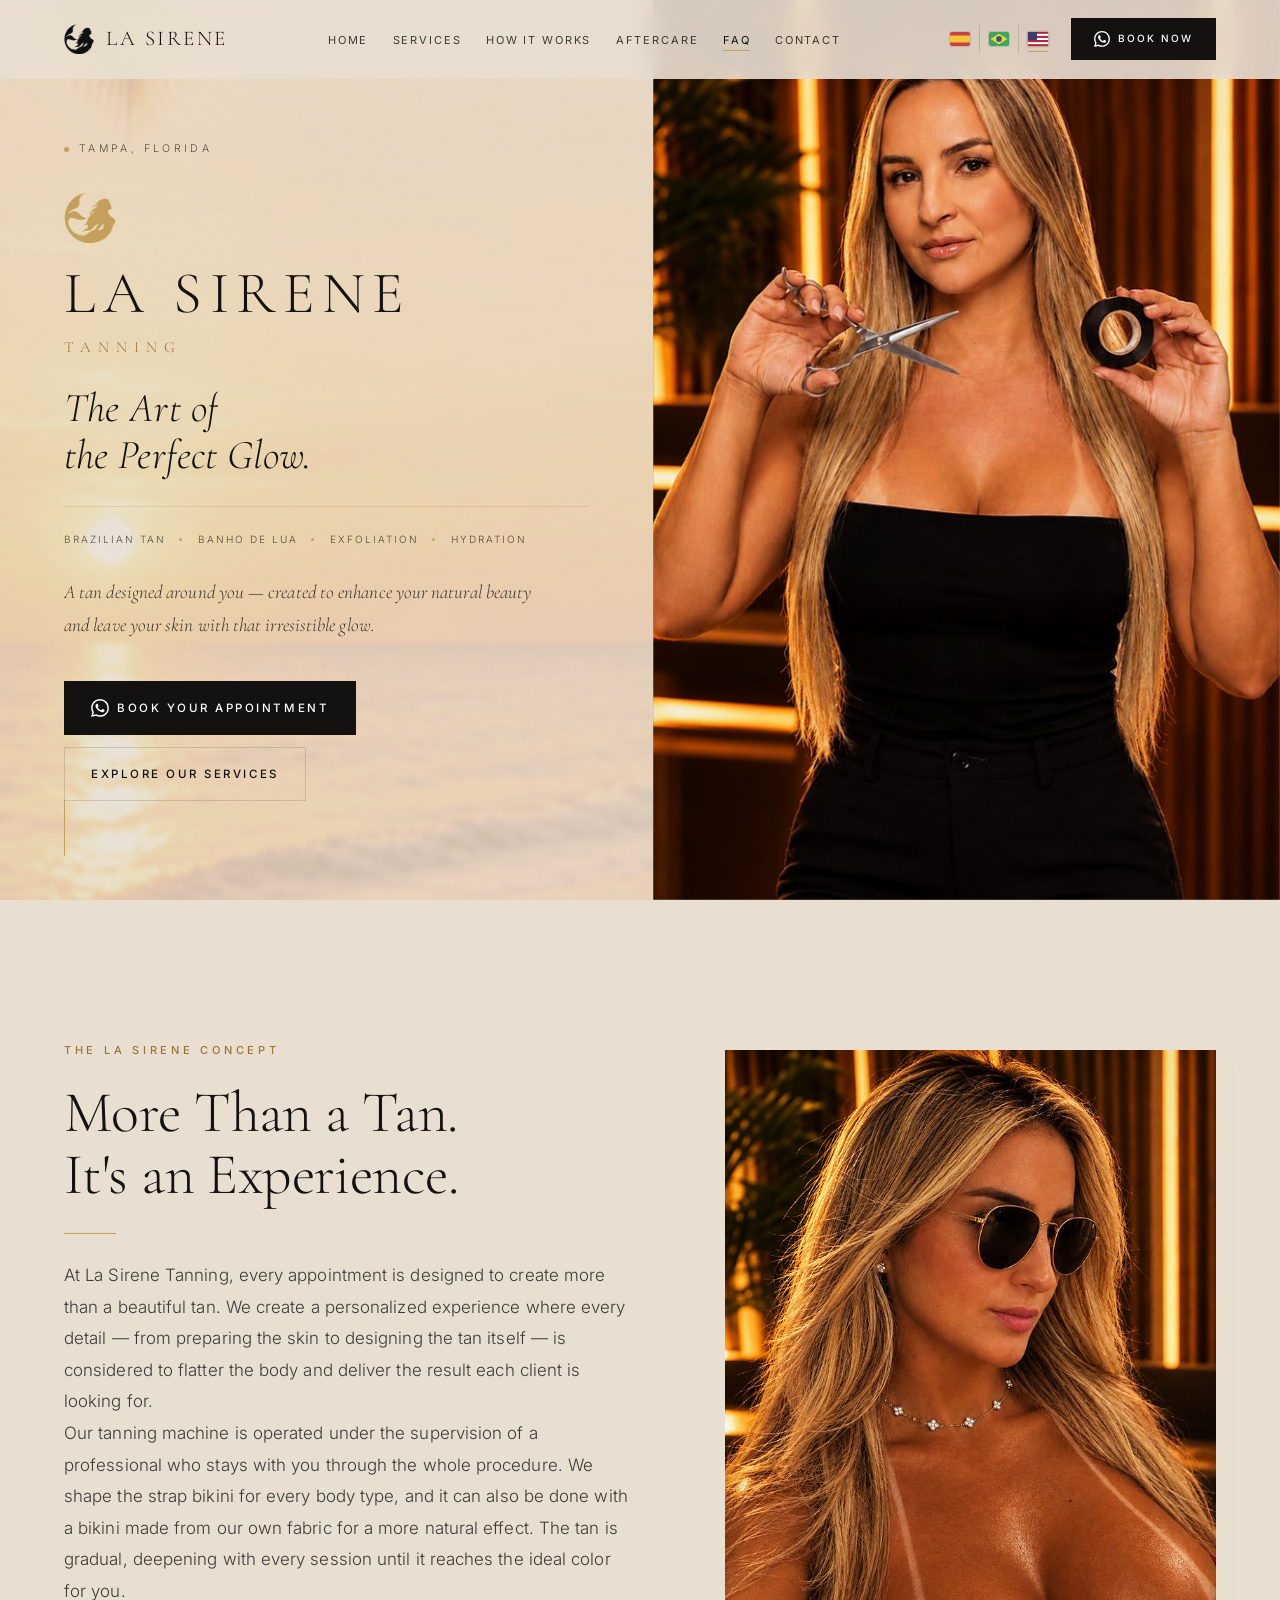
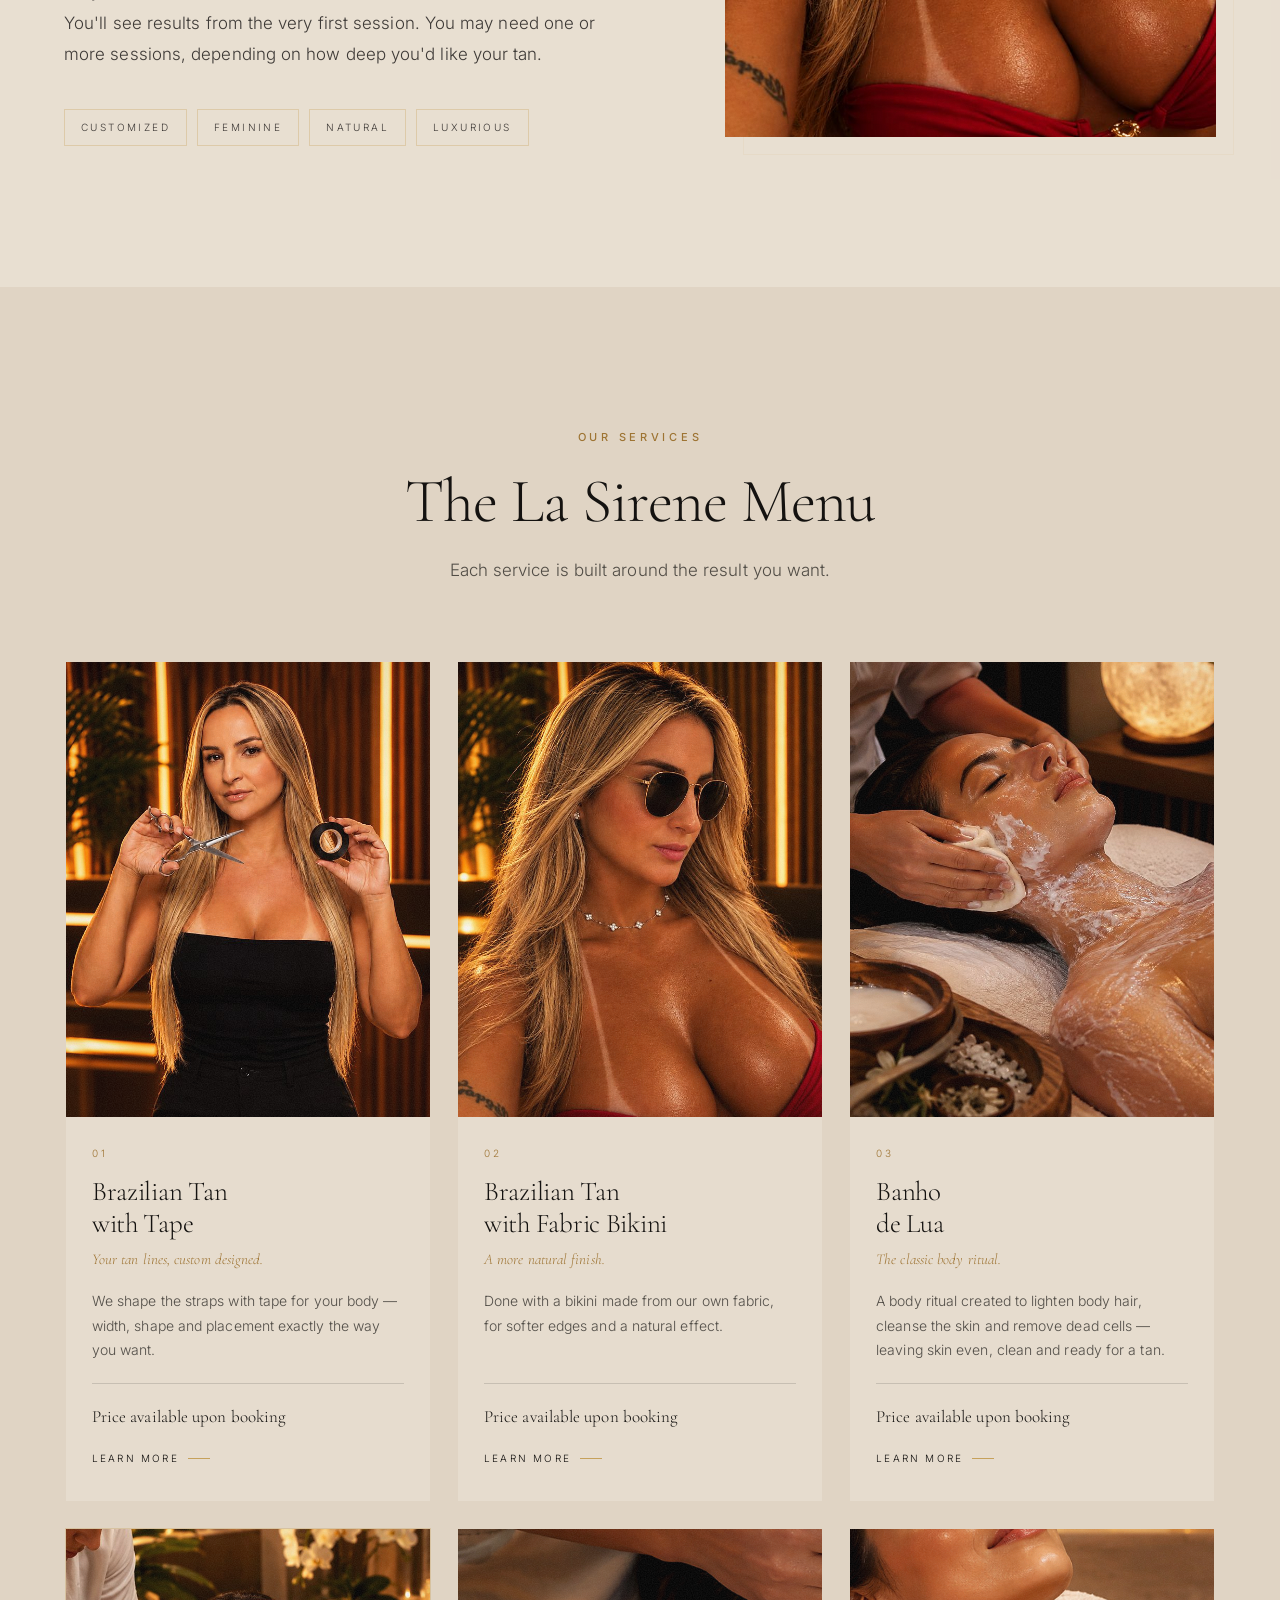
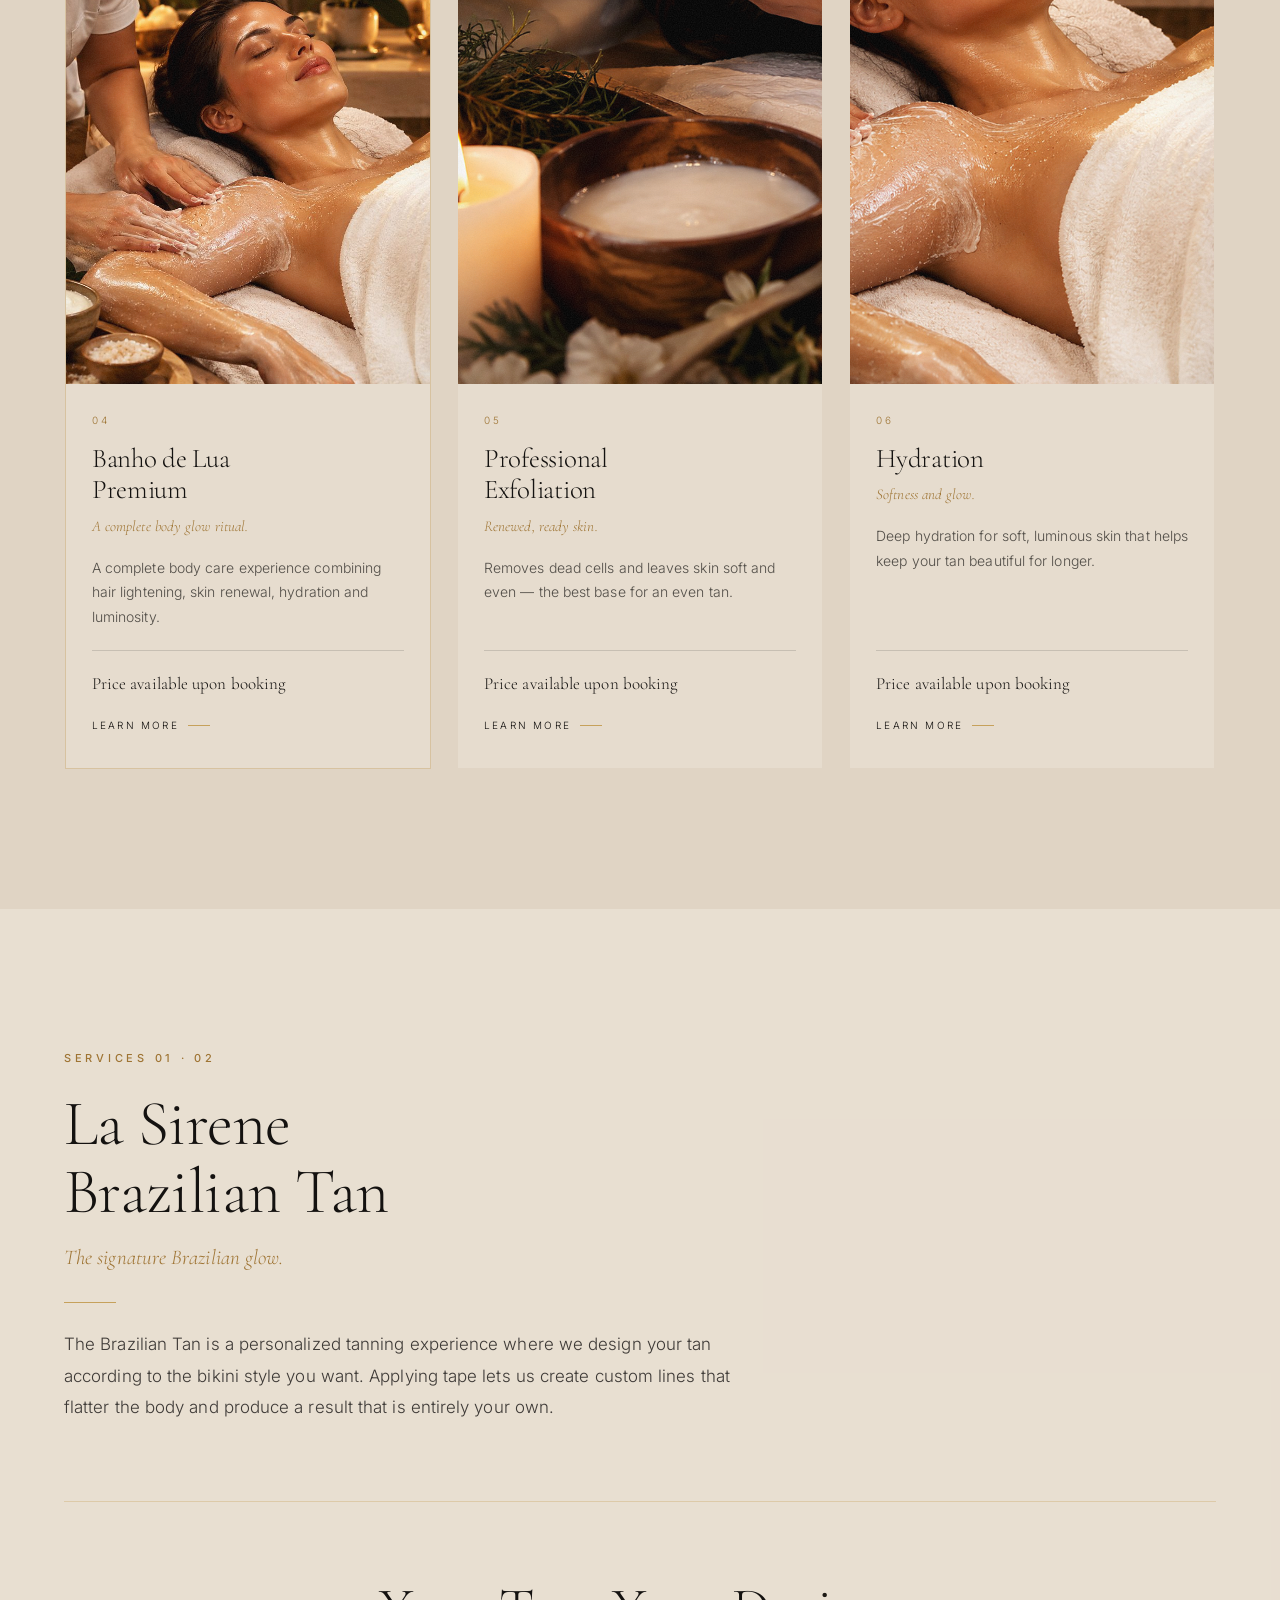
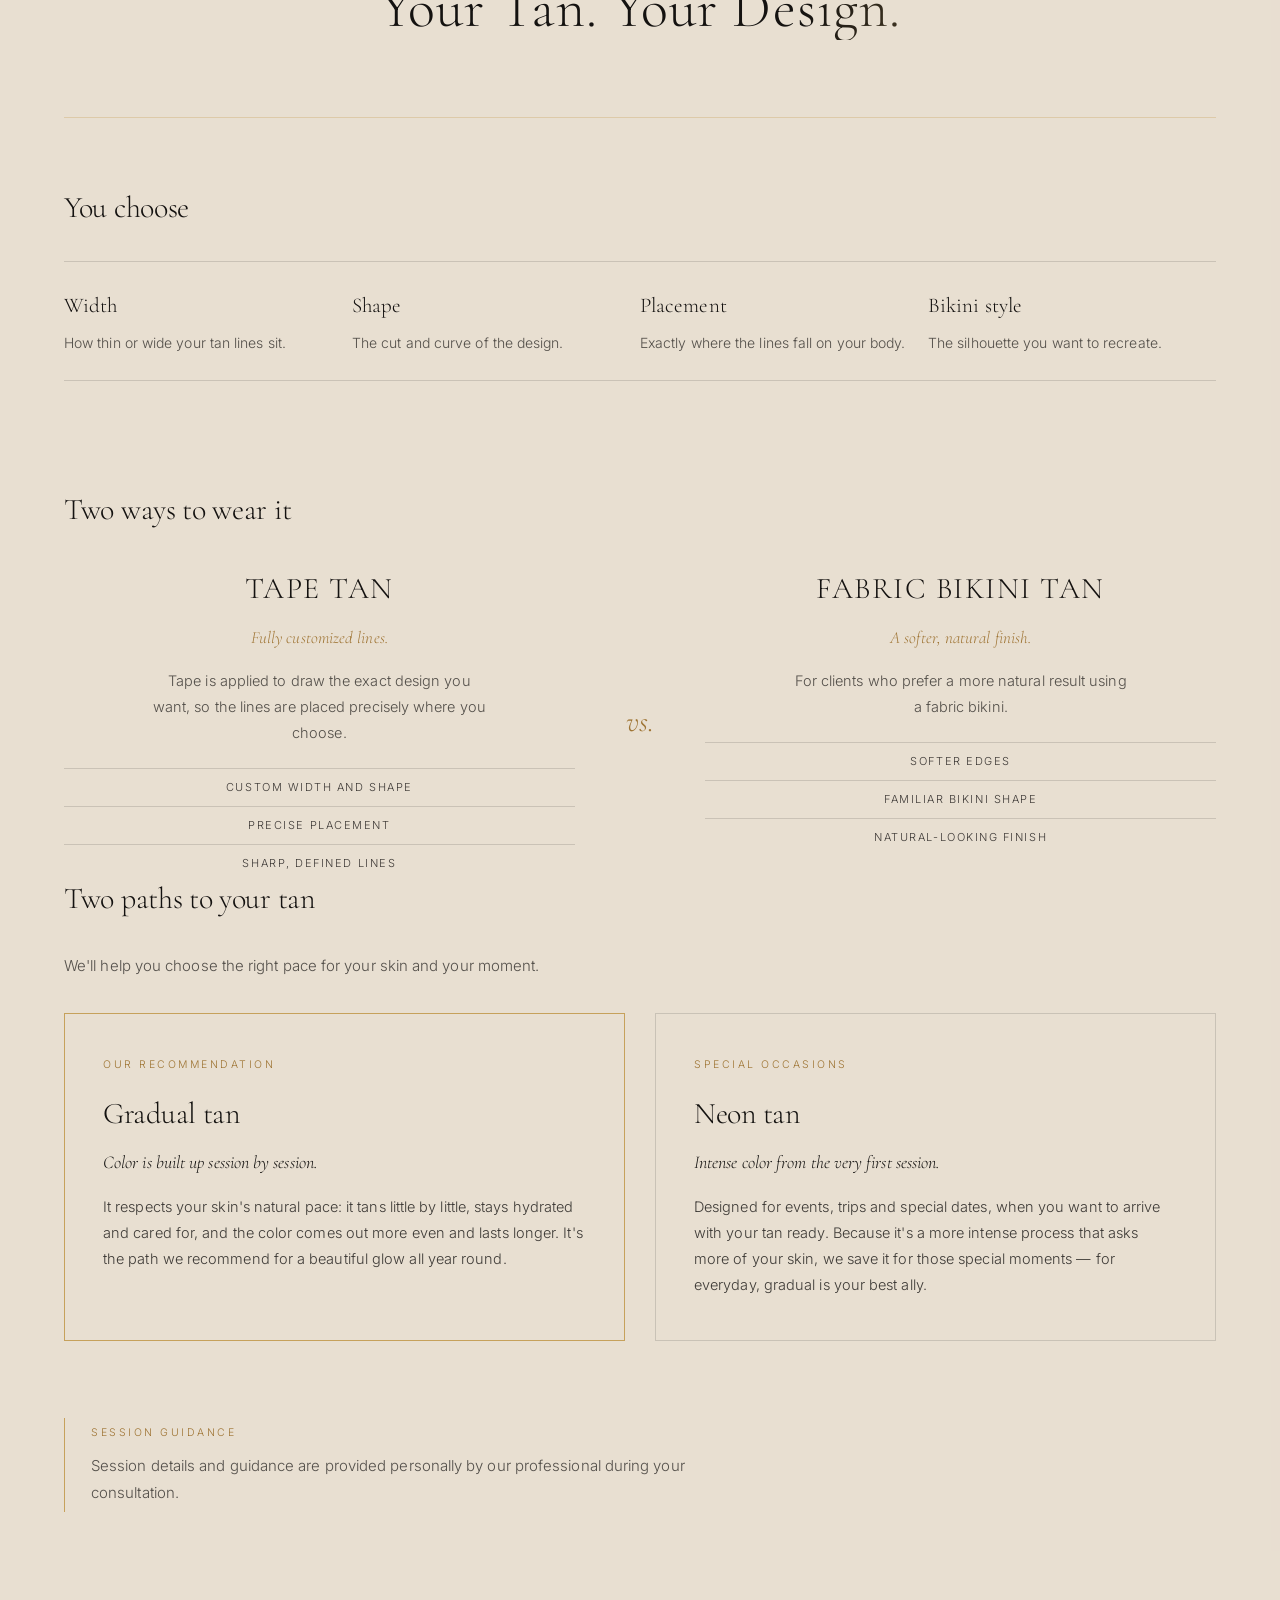
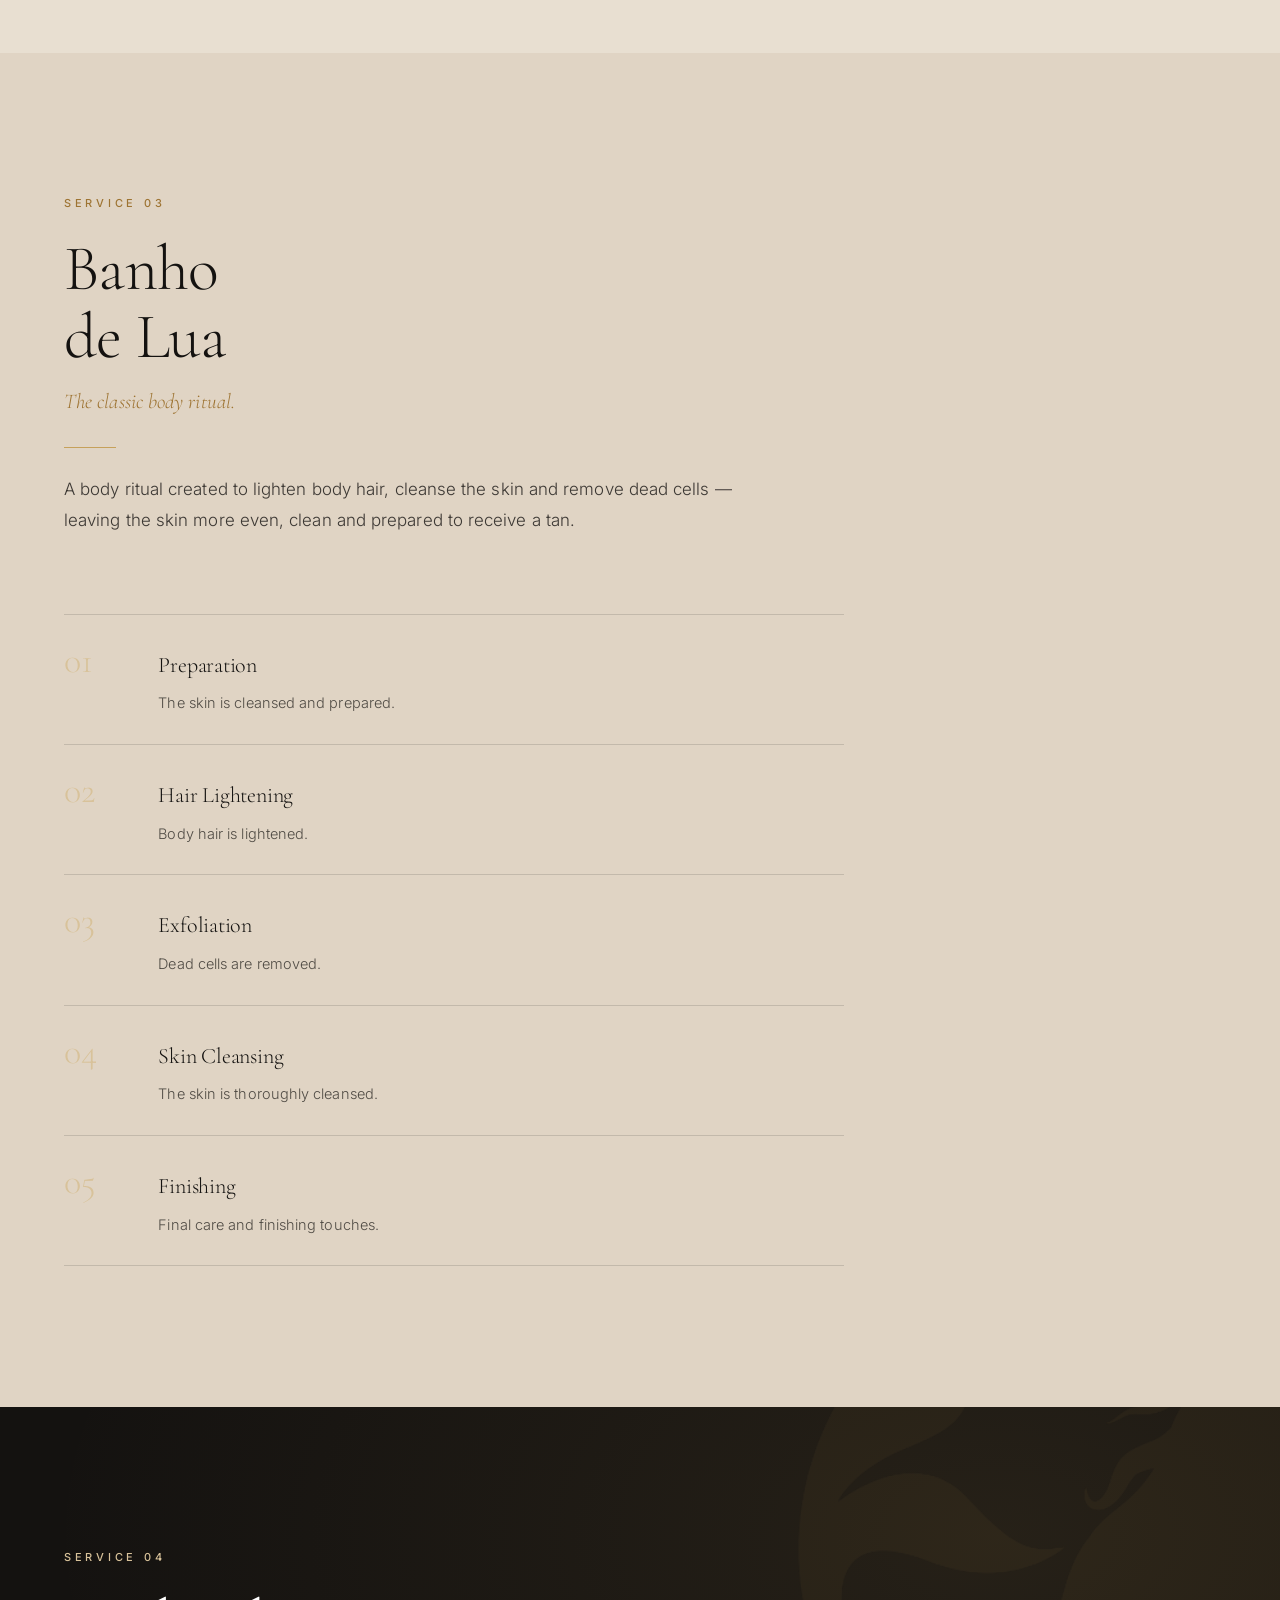
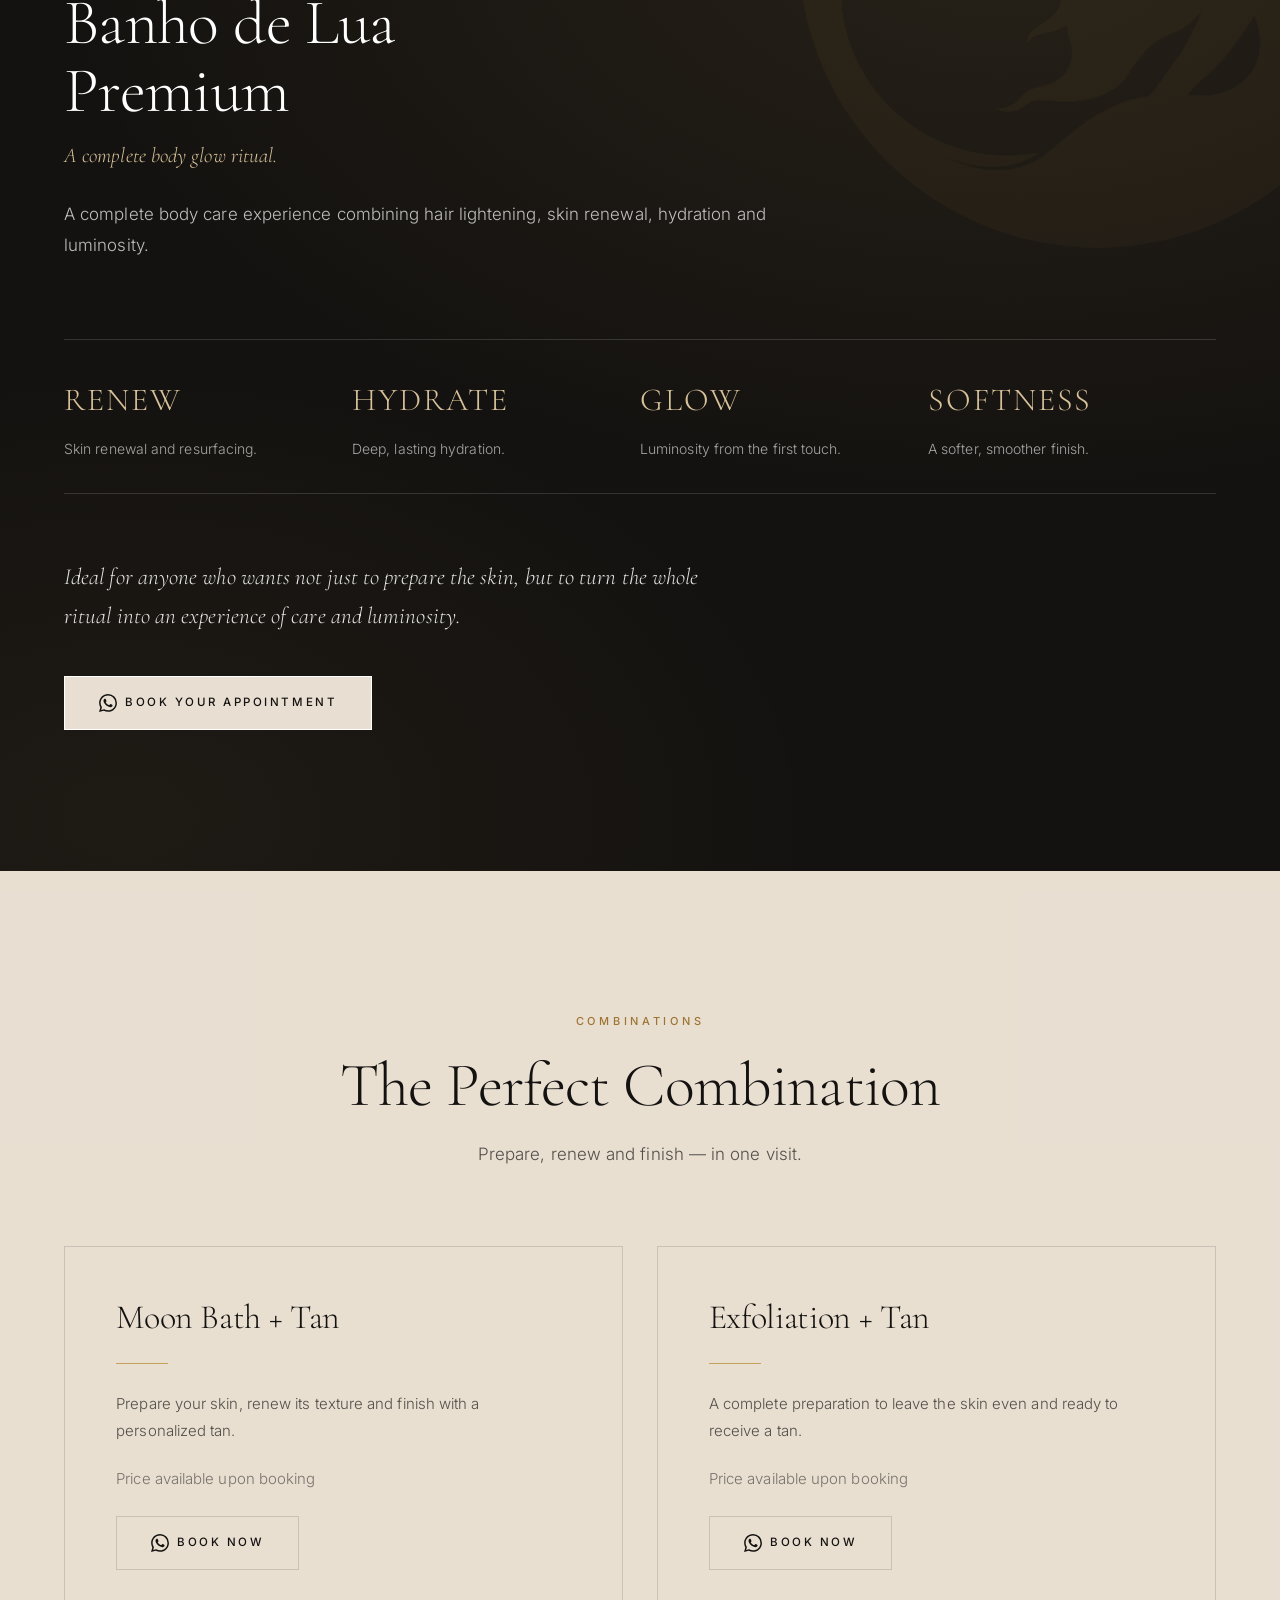
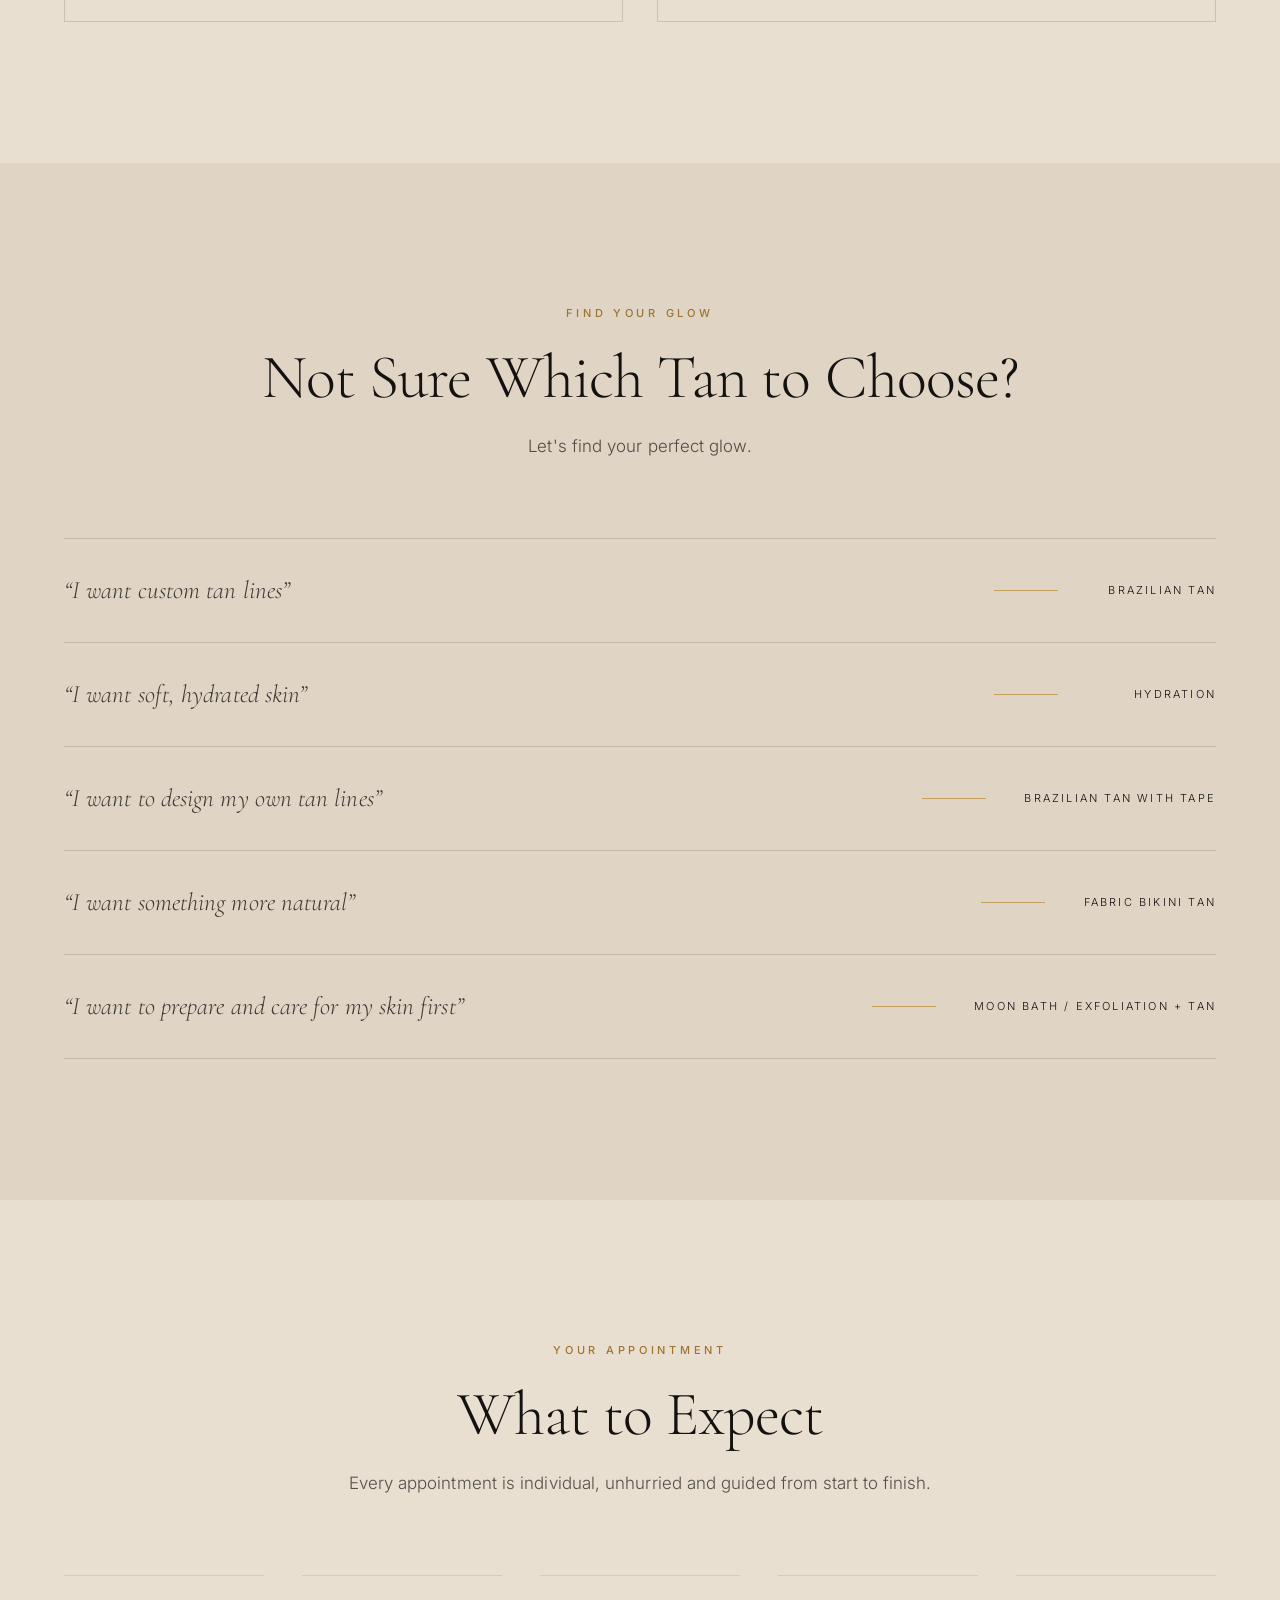
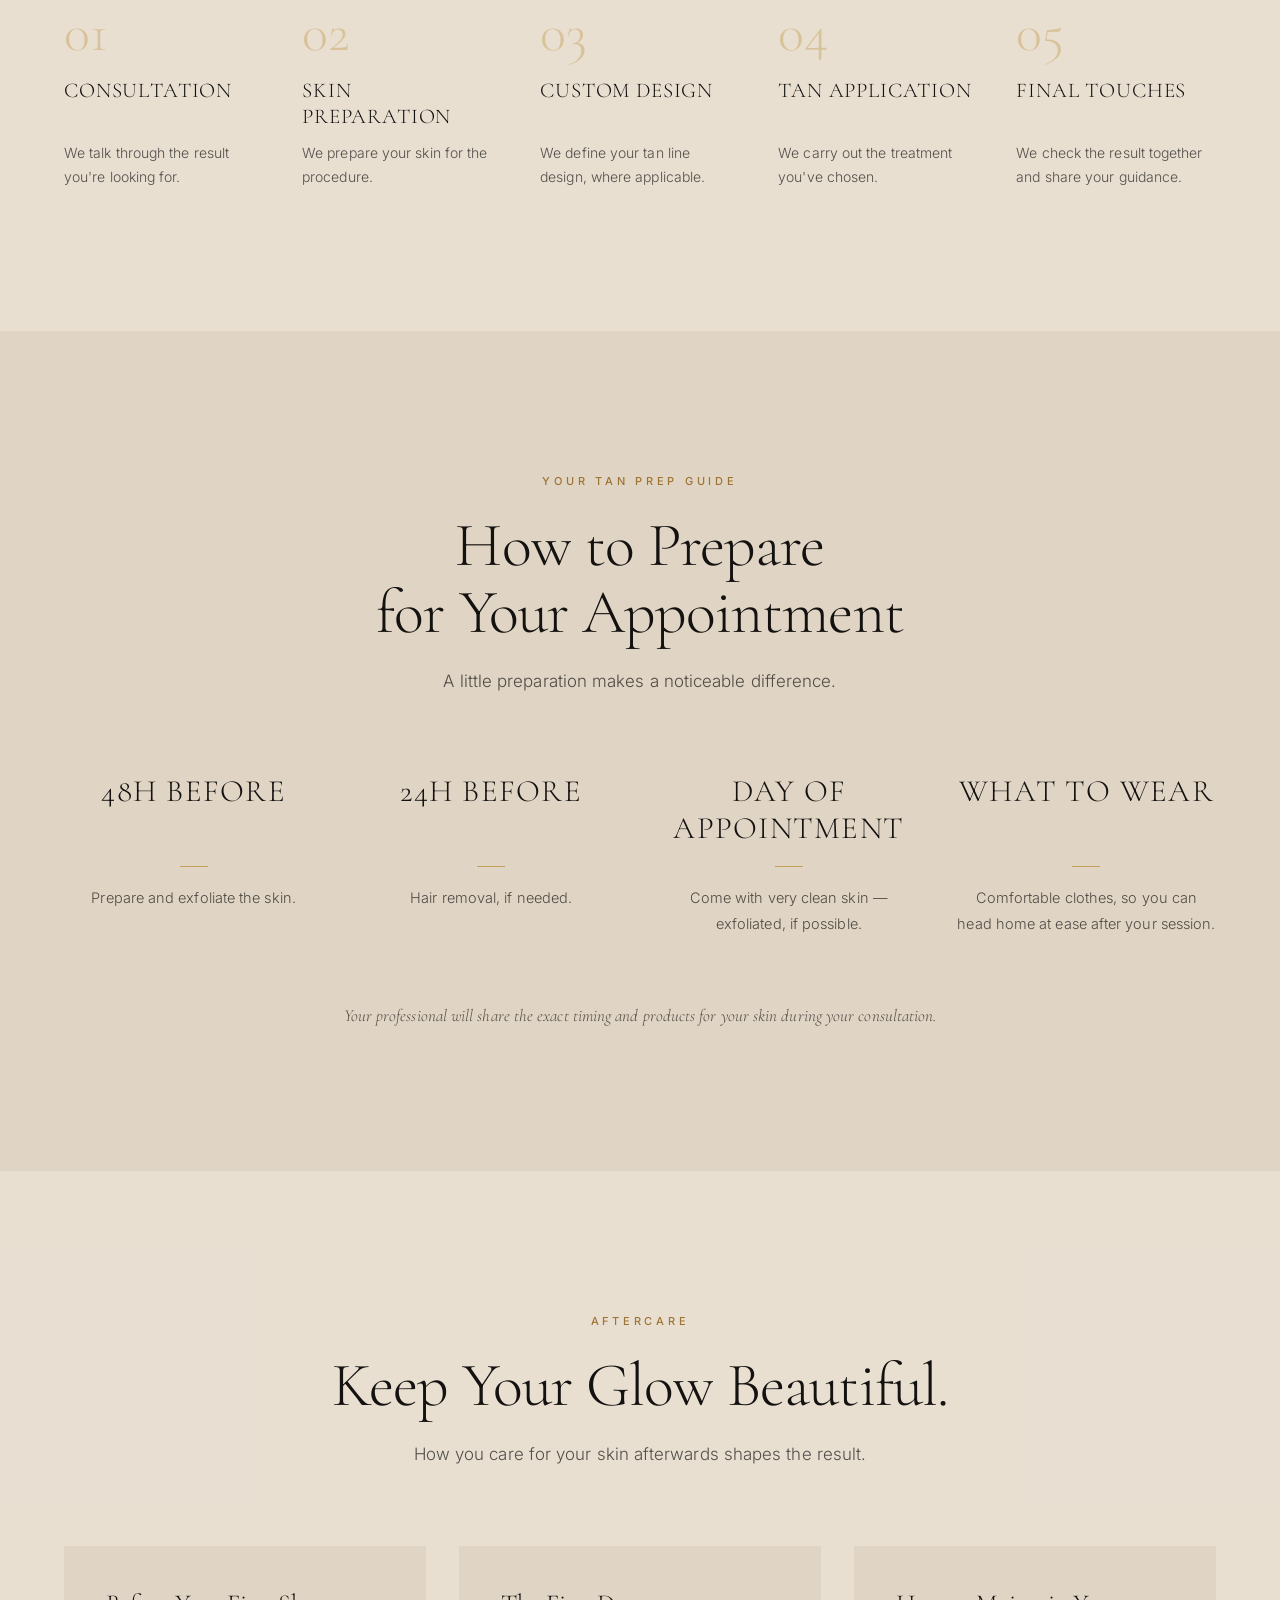
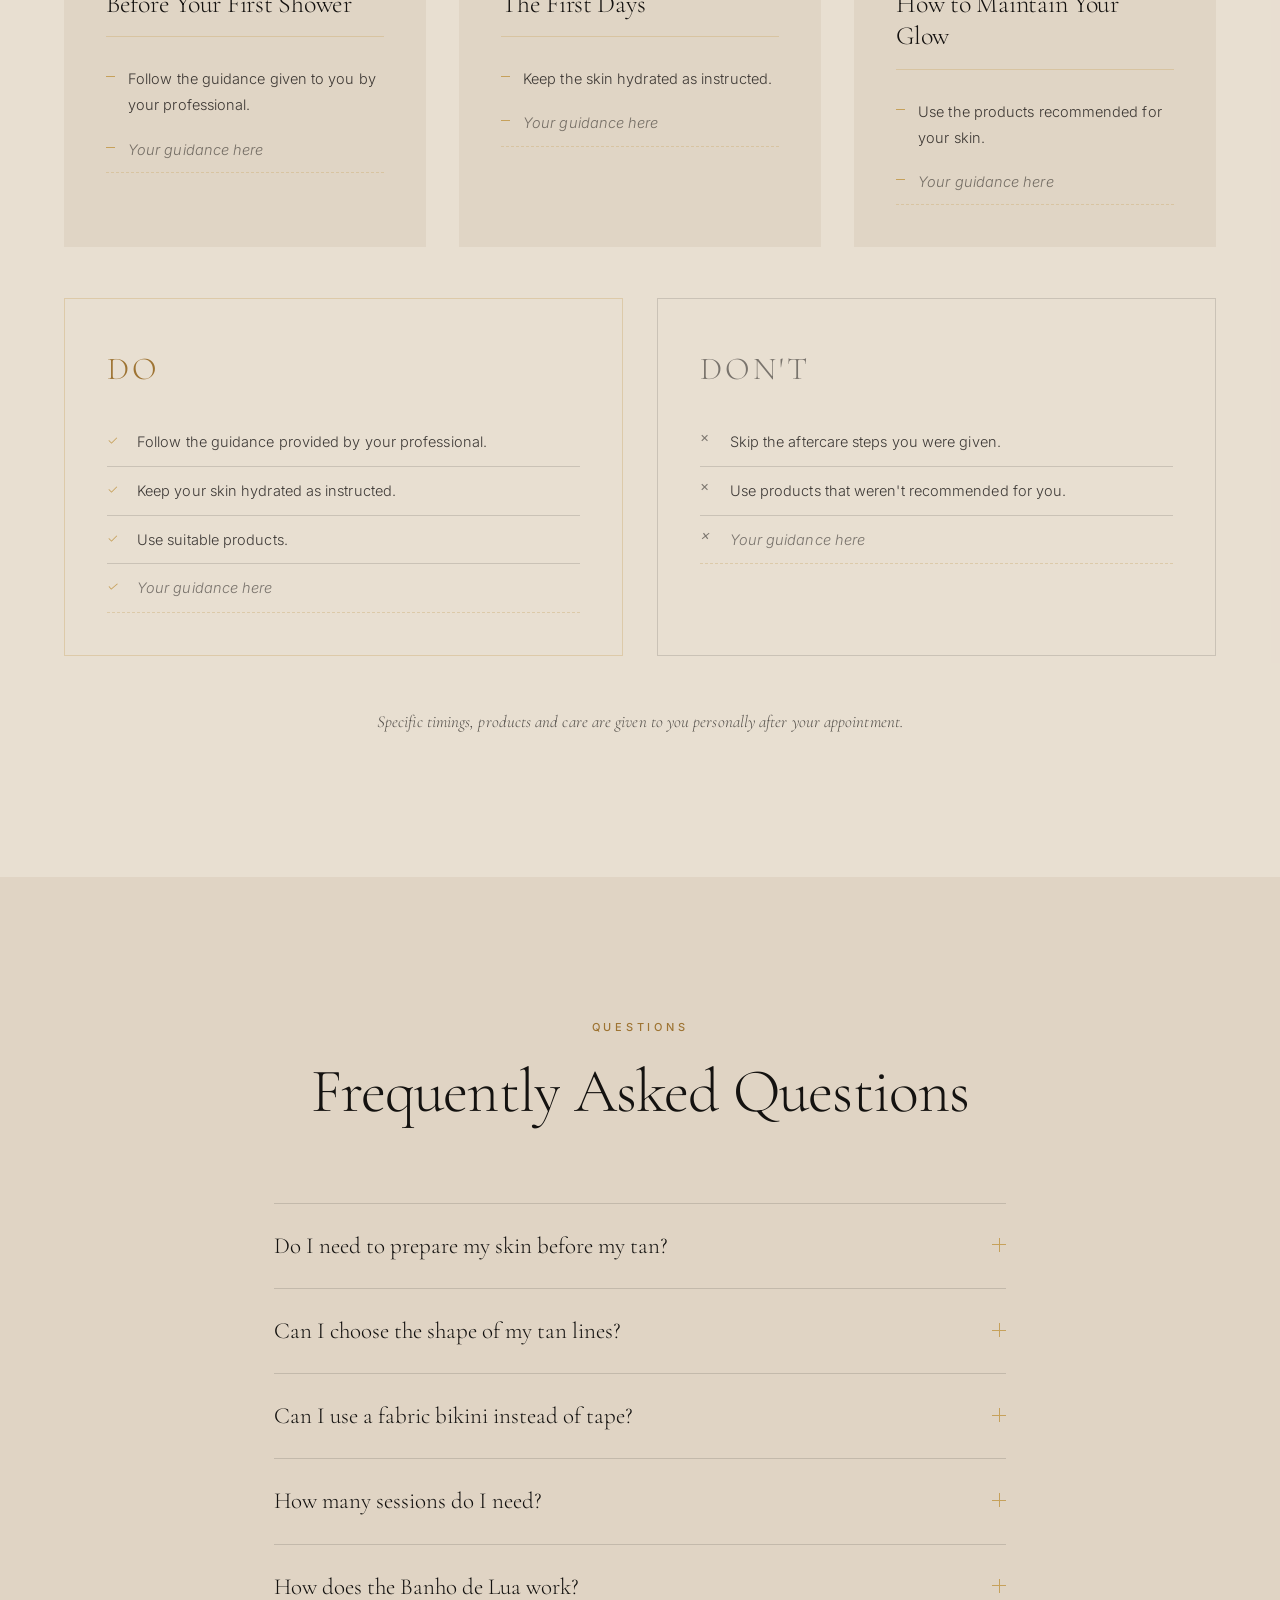
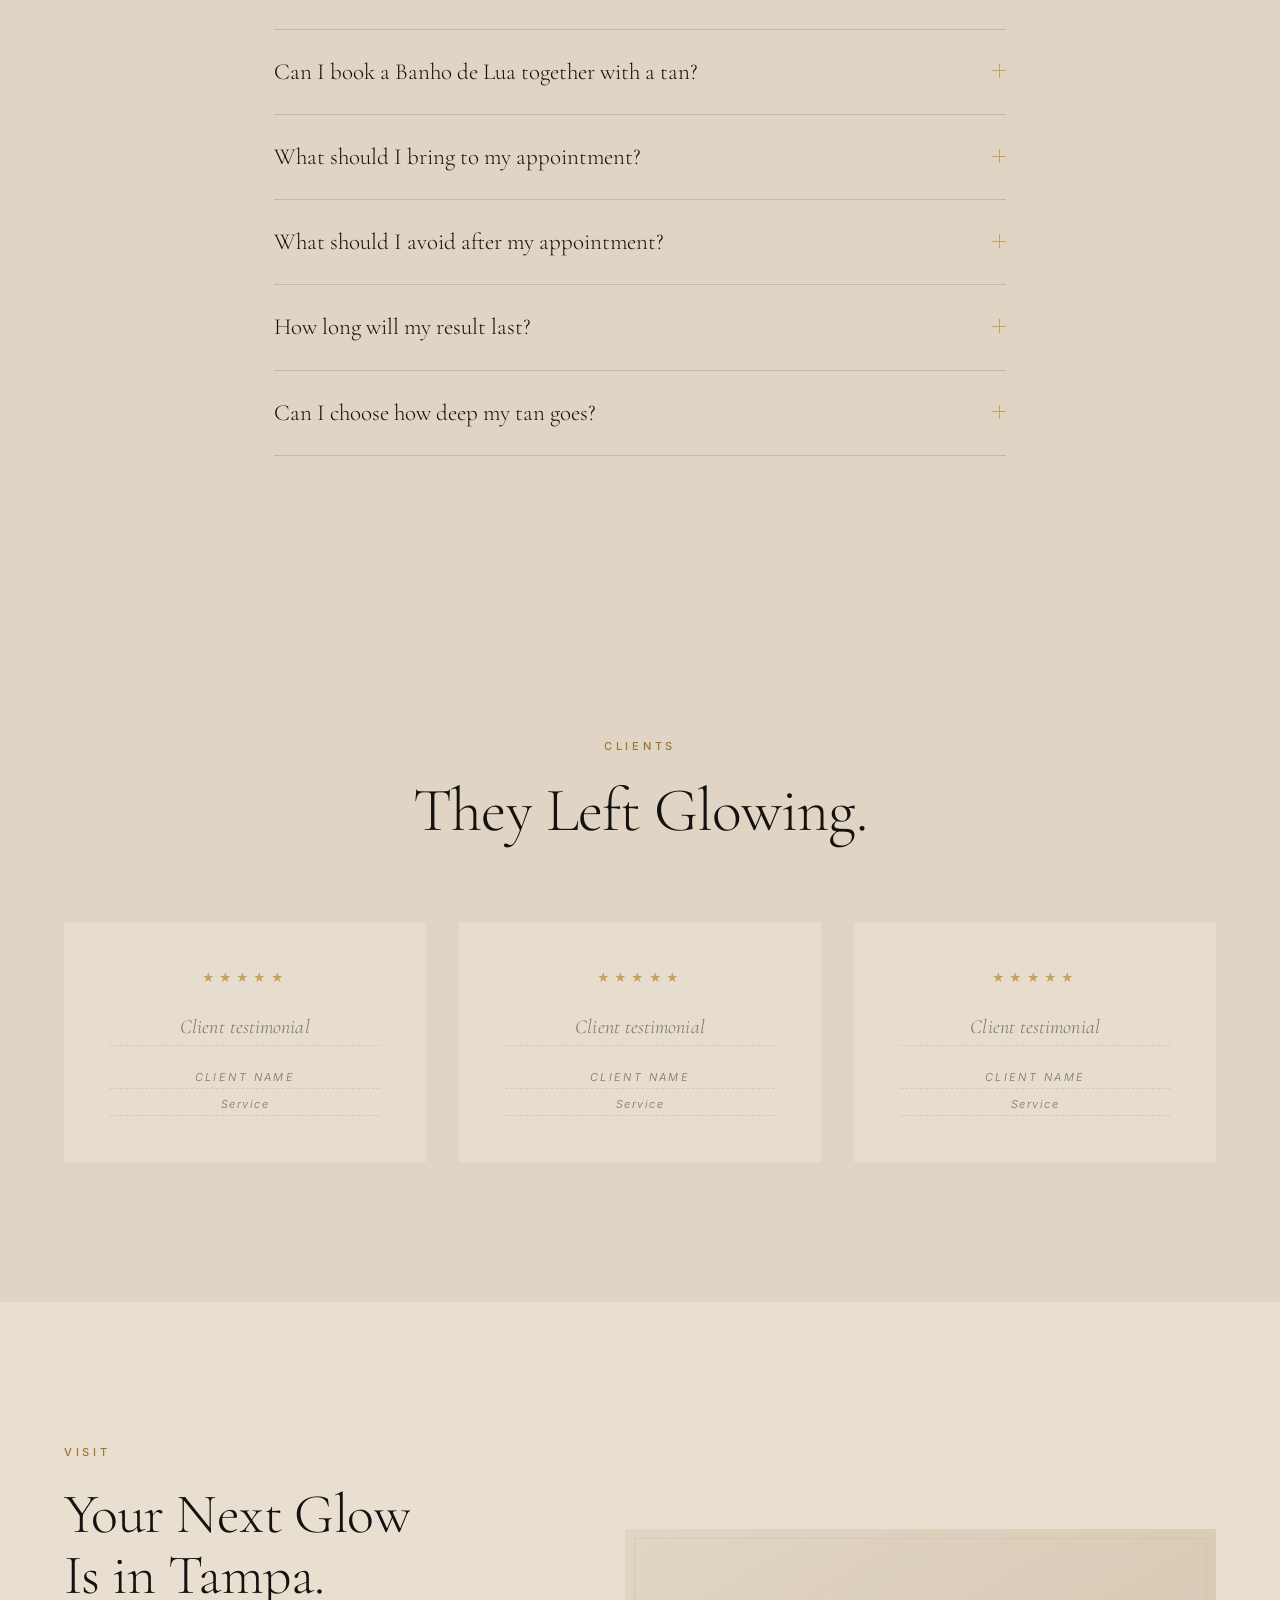
==== en/index.html @ 51d82dfa "La Sirene Tanning — site institucional (ES · PT · EN) Estático gerado por tools/build.py a partir de" ====
<!DOCTYPE html>
<html lang="en-US">
<head>
<meta charset="utf-8">
<meta name="viewport" content="width=device-width, initial-scale=1, viewport-fit=cover">
<title>La Sirene Tanning | Brazilian Tan &amp; Banho de Lua in Tampa, FL</title>
<meta name="description" content="Luxury Brazilian tanning studio in Tampa, Florida. Custom Brazilian tan with tape or a fabric bikini, Banho de Lua, professional exfoliation and hydration. Book your appointment at La Sirene Tanning.">
<meta name="keywords" content="Brazilian Tan Tampa, Brazilian Tanning Tampa FL, Tape Tan Tampa, Exfoliation Tampa, Brazilian Tan near Tampa, Body Glow Tampa, Moon Bath Tampa, Luxury Tanning Tampa, Tanning Salon Tampa">
<meta name="robots" content="noindex, nofollow">
<link rel="canonical" href="https://la-sirene-tanning.vercel.app/en/">
<link rel="alternate" hreflang="es" href="https://la-sirene-tanning.vercel.app/">
<link rel="alternate" hreflang="pt-BR" href="https://la-sirene-tanning.vercel.app/pt/">
<link rel="alternate" hreflang="en-US" href="https://la-sirene-tanning.vercel.app/en/">
<link rel="alternate" hreflang="x-default" href="https://la-sirene-tanning.vercel.app/">
<meta property="og:type" content="website">
<meta property="og:title" content="La Sirene Tanning | Brazilian Tan &amp; Banho de Lua in Tampa, FL">
<meta property="og:description" content="Luxury Brazilian tanning studio in Tampa, Florida. Custom Brazilian tan with tape or a fabric bikini, Banho de Lua, professional exfoliation and hydration. Book your appointment at La Sirene Tanning.">
<meta property="og:locale" content="en_US">
<meta name="theme-color" content="#E8DFD2">
<link rel="icon" href="/assets/logo/lasirene-mark-black.png?v=1c8ee7c1">
<link rel="apple-touch-icon" href="/assets/logo/lasirene-mark-black.png?v=1c8ee7c1">
<link rel="preconnect" href="https://fonts.googleapis.com">
<link rel="preconnect" href="https://fonts.gstatic.com" crossorigin>
<link href="https://fonts.googleapis.com/css2?family=Cormorant+Garamond:ital,wght@0,300;0,400;0,500;0,600;1,300;1,400&family=Inter:wght@300;400;500;600&display=swap" rel="stylesheet">
<link rel="stylesheet" href="/assets/css/style.css?v=396464e6">
<noscript><style>
[data-reveal]{opacity:1!important;transform:none!important}
[data-reveal] .media::after{display:none!important}
[data-reveal] .media img{transform:none!important}
.rule{transform:scaleX(1)!important}
.intro{display:none!important}
.hero__mark,.hero__eyebrow,.hero__services,.hero__quote,.hero__cta{
opacity:1!important;transform:none!important}
</style></noscript>
<script type="application/ld+json">{"@context": "https://schema.org", "@type": "BeautySalon", "name": "La Sirene Tanning", "description": "Luxury Brazilian tanning studio in Tampa, Florida. Custom Brazilian tan with tape or a fabric bikini, Banho de Lua, professional exfoliation and hydration. Book your appointment at La Sirene Tanning.", "address": {"@type": "PostalAddress", "addressLocality": "Tampa", "addressRegion": "FL", "addressCountry": "US"}, "areaServed": "Tampa, Florida", "sameAs": ["https://www.instagram.com/lasirene_tampa"], "url": "https://la-sirene-tanning.vercel.app", "makesOffer": [{"@type": "Offer", "itemOffered": {"@type": "Service", "name": "Brazilian Tan with Tape"}}, {"@type": "Offer", "itemOffered": {"@type": "Service", "name": "Brazilian Tan with Fabric Bikini"}}, {"@type": "Offer", "itemOffered": {"@type": "Service", "name": "Banho de Lua"}}, {"@type": "Offer", "itemOffered": {"@type": "Service", "name": "Banho de Lua Premium"}}, {"@type": "Offer", "itemOffered": {"@type": "Service", "name": "Professional Exfoliation"}}, {"@type": "Offer", "itemOffered": {"@type": "Service", "name": "Hydration"}}]}</script>
</head>
<body id="top">
<div class="intro" aria-hidden="true">
  <div>
    <img src="/assets/logo/lasirene-mark-gold.png?v=dbdfcf7e" alt="" class="intro__mark">
    <p class="intro__word">La Sirene</p>
  </div>
</div>
<div class="grain" aria-hidden="true"></div>

<header class="nav" id="nav">
  <div class="nav__inner">
    <a class="nav__brand" href="#top" aria-label="La Sirene Tanning — home">
      <img src="/assets/logo/lasirene-mark-black.png?v=1c8ee7c1" alt="" class="nav__mark">
      <span class="nav__word">La Sirene</span>
    </a>
    <nav class="nav__links" aria-label="Main navigation">
      <ul><li><a href="#top" data-nav>Home</a></li><li><a href="#services" data-nav>Services</a></li><li><a href="#how-it-works" data-nav>How It Works</a></li><li><a href="#aftercare" data-nav>Aftercare</a></li><li><a href="#faq" data-nav>FAQ</a></li><li><a href="#contact" data-nav>Contact</a></li></ul>
    </nav>
    <div class="nav__actions">
      <div class="lang" role="group" aria-label="Language"><a href="/" hreflang="es" lang="es" title="Español"><svg class="flag" viewBox="0 0 20 14" width="20" height="14" aria-hidden="true" focusable="false"><rect width="20" height="14" fill="#C60B1E"/><rect y="3.5" width="20" height="7" fill="#FFC400"/></svg><span>ES</span></a><a href="/pt/" hreflang="pt-BR" lang="pt-BR" title="Português"><svg class="flag" viewBox="0 0 20 14" width="20" height="14" aria-hidden="true" focusable="false"><rect width="20" height="14" fill="#009B3A"/><path d="M10 1.7 18.3 7 10 12.3 1.7 7Z" fill="#FEDF00"/><circle cx="10" cy="7" r="2.9" fill="#002776"/></svg><span>PT</span></a><a href="/en/" hreflang="en-US" aria-current="true" lang="en-US" title="English"><svg class="flag" viewBox="0 0 20 14" width="20" height="14" aria-hidden="true" focusable="false"><rect width="20" height="14" fill="#FFFFFF"/><g fill="#B22234"><rect width="20" height="2"/><rect y="4" width="20" height="2"/><rect y="8" width="20" height="2"/><rect y="12" width="20" height="2"/></g><rect width="9" height="8" fill="#3C3B6E"/></svg><span>EN</span></a></div>
      <a class="btn btn--nav" href="https://wa.me/18136797327?text=Hi%21%20I%27d%20like%20to%20book%20an%20appointment%20at%20La%20Sirene%20Tanning." target="_blank" rel="noopener"><svg class="btn__zap" viewBox="0 0 24 24" width="18" height="18" aria-hidden="true" focusable="false"><path fill="currentColor" d="M17.472 14.382c-.297-.149-1.758-.867-2.03-.967-.273-.099-.471-.148-.67.15-.197.297-.767.966-.94 1.164-.173.199-.347.223-.644.075-.297-.15-1.255-.463-2.39-1.475-.883-.788-1.48-1.761-1.653-2.059-.173-.297-.018-.458.13-.606.134-.133.298-.347.446-.52.149-.174.198-.298.298-.497.099-.198.05-.371-.025-.52-.075-.149-.669-1.612-.916-2.207-.242-.579-.487-.5-.669-.51a12.8 12.8 0 0 0-.57-.01c-.198 0-.52.074-.792.372-.272.297-1.04 1.016-1.04 2.479 0 1.462 1.065 2.875 1.213 3.074.149.198 2.096 3.2 5.077 4.487.709.306 1.262.489 1.694.625.712.227 1.36.195 1.872.118.571-.085 1.758-.719 2.006-1.413.248-.694.248-1.289.173-1.413-.074-.124-.272-.198-.57-.347m-5.421 7.403h-.004a9.87 9.87 0 0 1-5.031-1.378l-.361-.214-3.741.982.998-3.648-.235-.374a9.86 9.86 0 0 1-1.51-5.26c.001-5.45 4.436-9.884 9.888-9.884 2.64 0 5.122 1.03 6.988 2.898a9.825 9.825 0 0 1 2.893 6.994c-.003 5.45-4.437 9.884-9.885 9.884m8.413-18.297A11.815 11.815 0 0 0 12.05 0C5.495 0 .16 5.335.157 11.892c0 2.096.547 4.142 1.588 5.945L.057 24l6.305-1.654a11.882 11.882 0 0 0 5.683 1.448h.005c6.554 0 11.89-5.335 11.893-11.893a11.821 11.821 0 0 0-3.48-8.413Z"/></svg><span>Book Now</span></a>
      <button class="nav__toggle" id="navToggle" aria-label="Open menu" aria-expanded="false" aria-controls="mobileMenu">
        <span></span><span></span>
      </button>
    </div>
  </div>
</header>

<div class="menu" id="mobileMenu" aria-hidden="true">
  <div class="menu__inner">
    <img src="/assets/logo/lasirene-mark-gold.png?v=dbdfcf7e" alt="" class="menu__mark">
    <nav aria-label="Main navigation"><ul><li><a href="#top" data-nav>Home</a></li><li><a href="#services" data-nav>Services</a></li><li><a href="#how-it-works" data-nav>How It Works</a></li><li><a href="#aftercare" data-nav>Aftercare</a></li><li><a href="#faq" data-nav>FAQ</a></li><li><a href="#contact" data-nav>Contact</a></li></ul></nav>
    <div class="menu__foot">
      <div class="lang lang--menu" role="group" aria-label="Language"><a href="/" hreflang="es" lang="es" title="Español"><svg class="flag" viewBox="0 0 20 14" width="20" height="14" aria-hidden="true" focusable="false"><rect width="20" height="14" fill="#C60B1E"/><rect y="3.5" width="20" height="7" fill="#FFC400"/></svg><span>ES</span></a><a href="/pt/" hreflang="pt-BR" lang="pt-BR" title="Português"><svg class="flag" viewBox="0 0 20 14" width="20" height="14" aria-hidden="true" focusable="false"><rect width="20" height="14" fill="#009B3A"/><path d="M10 1.7 18.3 7 10 12.3 1.7 7Z" fill="#FEDF00"/><circle cx="10" cy="7" r="2.9" fill="#002776"/></svg><span>PT</span></a><a href="/en/" hreflang="en-US" aria-current="true" lang="en-US" title="English"><svg class="flag" viewBox="0 0 20 14" width="20" height="14" aria-hidden="true" focusable="false"><rect width="20" height="14" fill="#FFFFFF"/><g fill="#B22234"><rect width="20" height="2"/><rect y="4" width="20" height="2"/><rect y="8" width="20" height="2"/><rect y="12" width="20" height="2"/></g><rect width="9" height="8" fill="#3C3B6E"/></svg><span>EN</span></a></div>
      <a class="btn btn--primary" href="https://wa.me/18136797327?text=Hi%21%20I%27d%20like%20to%20book%20an%20appointment%20at%20La%20Sirene%20Tanning." target="_blank" rel="noopener"><svg class="btn__zap" viewBox="0 0 24 24" width="18" height="18" aria-hidden="true" focusable="false"><path fill="currentColor" d="M17.472 14.382c-.297-.149-1.758-.867-2.03-.967-.273-.099-.471-.148-.67.15-.197.297-.767.966-.94 1.164-.173.199-.347.223-.644.075-.297-.15-1.255-.463-2.39-1.475-.883-.788-1.48-1.761-1.653-2.059-.173-.297-.018-.458.13-.606.134-.133.298-.347.446-.52.149-.174.198-.298.298-.497.099-.198.05-.371-.025-.52-.075-.149-.669-1.612-.916-2.207-.242-.579-.487-.5-.669-.51a12.8 12.8 0 0 0-.57-.01c-.198 0-.52.074-.792.372-.272.297-1.04 1.016-1.04 2.479 0 1.462 1.065 2.875 1.213 3.074.149.198 2.096 3.2 5.077 4.487.709.306 1.262.489 1.694.625.712.227 1.36.195 1.872.118.571-.085 1.758-.719 2.006-1.413.248-.694.248-1.289.173-1.413-.074-.124-.272-.198-.57-.347m-5.421 7.403h-.004a9.87 9.87 0 0 1-5.031-1.378l-.361-.214-3.741.982.998-3.648-.235-.374a9.86 9.86 0 0 1-1.51-5.26c.001-5.45 4.436-9.884 9.888-9.884 2.64 0 5.122 1.03 6.988 2.898a9.825 9.825 0 0 1 2.893 6.994c-.003 5.45-4.437 9.884-9.885 9.884m8.413-18.297A11.815 11.815 0 0 0 12.05 0C5.495 0 .16 5.335.157 11.892c0 2.096.547 4.142 1.588 5.945L.057 24l6.305-1.654a11.882 11.882 0 0 0 5.683 1.448h.005c6.554 0 11.89-5.335 11.893-11.893a11.821 11.821 0 0 0-3.48-8.413Z"/></svg><span>Book Your Appointment</span></a>
      <a class="menu__ig" href="https://www.instagram.com/lasirene_tampa" target="_blank" rel="noopener">@lasirene_tampa</a>
    </div>
  </div>
</div>

<section class="hero" aria-label="La Sirene Tanning">
  <div class="hero__text">
    <div class="hero__inner">
      <p class="hero__eyebrow"><span class="dot" aria-hidden="true"></span>Tampa, Florida</p>
      <img src="/assets/logo/lasirene-mark-gold.png?v=dbdfcf7e" alt="" class="hero__mark">
      <h1 class="hero__brand">La Sirene<span class="hero__brandsub">Tanning</span></h1>
      <p class="hero__title">The Art of<br>the Perfect Glow.</p>
      <ul class="hero__services"><li>Brazilian Tan</li><li>Banho de Lua</li><li>Exfoliation</li><li>Hydration</li></ul>
      <p class="hero__quote">A tan designed around you — created to enhance your natural beauty and leave your skin with that irresistible glow.</p>
      <div class="hero__cta">
        <a class="btn btn--primary" href="https://wa.me/18136797327?text=Hi%21%20I%27d%20like%20to%20book%20an%20appointment%20at%20La%20Sirene%20Tanning." target="_blank" rel="noopener"><svg class="btn__zap" viewBox="0 0 24 24" width="18" height="18" aria-hidden="true" focusable="false"><path fill="currentColor" d="M17.472 14.382c-.297-.149-1.758-.867-2.03-.967-.273-.099-.471-.148-.67.15-.197.297-.767.966-.94 1.164-.173.199-.347.223-.644.075-.297-.15-1.255-.463-2.39-1.475-.883-.788-1.48-1.761-1.653-2.059-.173-.297-.018-.458.13-.606.134-.133.298-.347.446-.52.149-.174.198-.298.298-.497.099-.198.05-.371-.025-.52-.075-.149-.669-1.612-.916-2.207-.242-.579-.487-.5-.669-.51a12.8 12.8 0 0 0-.57-.01c-.198 0-.52.074-.792.372-.272.297-1.04 1.016-1.04 2.479 0 1.462 1.065 2.875 1.213 3.074.149.198 2.096 3.2 5.077 4.487.709.306 1.262.489 1.694.625.712.227 1.36.195 1.872.118.571-.085 1.758-.719 2.006-1.413.248-.694.248-1.289.173-1.413-.074-.124-.272-.198-.57-.347m-5.421 7.403h-.004a9.87 9.87 0 0 1-5.031-1.378l-.361-.214-3.741.982.998-3.648-.235-.374a9.86 9.86 0 0 1-1.51-5.26c.001-5.45 4.436-9.884 9.888-9.884 2.64 0 5.122 1.03 6.988 2.898a9.825 9.825 0 0 1 2.893 6.994c-.003 5.45-4.437 9.884-9.885 9.884m8.413-18.297A11.815 11.815 0 0 0 12.05 0C5.495 0 .16 5.335.157 11.892c0 2.096.547 4.142 1.588 5.945L.057 24l6.305-1.654a11.882 11.882 0 0 0 5.683 1.448h.005c6.554 0 11.89-5.335 11.893-11.893a11.821 11.821 0 0 0-3.48-8.413Z"/></svg><span>Book Your Appointment</span></a>
        <a class="btn btn--ghost" href="#services" ><span>Explore Our Services</span></a>
      </div>
    </div>
    <a class="hero__scroll" href="#concept" aria-label="Scroll to content"><span></span></a>
  </div>
  <div class="hero__figure hero__figure--slides" style="--hero-focus:26%;--hero-focus-mobile:22%"><img class="hero__slide is-on" src="/assets/img/hero-a.jpg?v=2e8ea324" srcset="/assets/img/hero-a-sm.jpg?v=46133ac1 700w, /assets/img/hero-a.jpg?v=2e8ea324 1028w" sizes="(max-width:980px) 100vw, 50vw" alt="" fetchpriority="high" decoding="async">
  <script>
  (function(){
    var box=document.currentScript.parentNode;
    var fotos=box.querySelectorAll(".hero__slide");
    if(fotos.length<2)return;
    if(window.matchMedia("(prefers-reduced-motion: reduce)").matches)return;
    var i=0;
    setInterval(function(){
      fotos[i].classList.remove("is-on");
      i=(i+1)%fotos.length;
      fotos[i].classList.add("is-on");
    },5.5*1000);
  })();
  </script></div>
</section>

<section class="concept" id="concept">
  <div class="wrap concept__grid">
    <div class="concept__text" data-reveal>
      <p class="eyebrow">The La Sirene Concept</p>
      <h2 class="concept__title">More Than a Tan.<br>It's an Experience.</h2>
      <span class="rule" aria-hidden="true"></span>
      <div class="concept__body"><p>At La Sirene Tanning, every appointment is designed to create more than a beautiful tan. We create a personalized experience where every detail — from preparing the skin to designing the tan itself — is considered to flatter the body and deliver the result each client is looking for.</p><p>Our tanning machine is operated under the supervision of a professional who stays with you through the whole procedure. We shape the strap bikini for every body type, and it can also be done with a bikini made from our own fabric for a more natural effect. The tan is gradual, deepening with every session until it reaches the ideal color for you.</p><p>You&#x27;ll see results from the very first session. You may need one or more sessions, depending on how deep you&#x27;d like your tan.</p></div>
      <ul class="pillars"><li>Customized</li><li>Feminine</li><li>Natural</li><li>Luxurious</li></ul>
    </div>
    <div class="concept__media" data-reveal>
      <figure class="media" style="--ratio:3/4.2"><img src="/assets/img/concept.jpg?v=cb794d11" srcset="/assets/img/concept-sm.jpg?v=18953ca1 700w, /assets/img/concept.jpg?v=cb794d11 1035w" sizes="(max-width:820px) 100vw, 40vw" alt="Vertical editorial — bronzed skin, natural glow" loading="lazy" decoding="async"></figure>
    </div>
  </div>
</section>

<section class="services" id="services">
  <div class="wrap">
    <header class="sec__head sec__head--center" data-reveal><p class="eyebrow">Our Services</p><h2 class="sec__title">The La Sirene Menu</h2><p class="sec__sub">Each service is built around the result you want.</p></header>
    <div class="cards">
      <article class="card" data-reveal>
        <a class="card__link" href="#brazilian-tan">
          <figure class="media card__media" style="--ratio:4/5"><img src="/assets/img/svc-tape.jpg?v=bd33a619" srcset="/assets/img/svc-tape-sm.jpg?v=8f75fa61 700w, /assets/img/svc-tape.jpg?v=bd33a619 1028w" sizes="(max-width:820px) 100vw, 40vw" alt="Scissors and tape — designing the tan lines" loading="lazy" decoding="async"></figure>
          <div class="card__body">
            <p class="card__index">01</p>
            <h3 class="card__name">Brazilian Tan<br>with Tape</h3>
            <p class="card__sub">Your tan lines, custom designed.</p>
            <p class="card__desc">We shape the straps with tape for your body — width, shape and placement exactly the way you want.</p>
            <p class="card__price">Price available upon booking</p>
            <span class="card__more">Learn More<i aria-hidden="true"></i></span>
          </div>
        </a>
      </article>
      <article class="card" data-reveal>
        <a class="card__link" href="#brazilian-tan">
          <figure class="media card__media" style="--ratio:4/5"><img src="/assets/img/svc-fabric.jpg?v=3df037a9" srcset="/assets/img/svc-fabric-sm.jpg?v=9546829a 700w, /assets/img/svc-fabric.jpg?v=3df037a9 1086w" sizes="(max-width:820px) 100vw, 40vw" alt="Brazilian tan lines — golden skin" loading="lazy" decoding="async"></figure>
          <div class="card__body">
            <p class="card__index">02</p>
            <h3 class="card__name">Brazilian Tan<br>with Fabric Bikini</h3>
            <p class="card__sub">A more natural finish.</p>
            <p class="card__desc">Done with a bikini made from our own fabric, for softer edges and a natural effect.</p>
            <p class="card__price">Price available upon booking</p>
            <span class="card__more">Learn More<i aria-hidden="true"></i></span>
          </div>
        </a>
      </article>
      <article class="card" data-reveal>
        <a class="card__link" href="#banho-de-lua-classic">
          <figure class="media card__media" style="--ratio:4/5"><img src="/assets/img/svc-moon-classic.jpg?v=fcdac544" srcset="/assets/img/svc-moon-classic-sm.jpg?v=d081caaa 700w, /assets/img/svc-moon-classic.jpg?v=fcdac544 819w" sizes="(max-width:820px) 100vw, 40vw" alt="Banho de Lua ritual — product worked into the skin" loading="lazy" decoding="async"></figure>
          <div class="card__body">
            <p class="card__index">03</p>
            <h3 class="card__name">Banho<br>de Lua</h3>
            <p class="card__sub">The classic body ritual.</p>
            <p class="card__desc">A body ritual created to lighten body hair, cleanse the skin and remove dead cells — leaving skin even, clean and ready for a tan.</p>
            <p class="card__price">Price available upon booking</p>
            <span class="card__more">Learn More<i aria-hidden="true"></i></span>
          </div>
        </a>
      </article>
      <article class="card card--featured" data-reveal>
        <a class="card__link" href="#banho-de-lua-premium">
          <figure class="media card__media" style="--ratio:4/5"><img src="/assets/img/svc-moon-premium.jpg?v=10b68dbe" srcset="/assets/img/svc-moon-premium-sm.jpg?v=d0f80394 700w, /assets/img/svc-moon-premium.jpg?v=10b68dbe 819w" sizes="(max-width:820px) 100vw, 40vw" alt="Premium ritual — hydration and luminosity" loading="lazy" decoding="async"></figure>
          <div class="card__body">
            <p class="card__index">04</p>
            <h3 class="card__name">Banho de Lua<br>Premium</h3>
            <p class="card__sub">A complete body glow ritual.</p>
            <p class="card__desc">A complete body care experience combining hair lightening, skin renewal, hydration and luminosity.</p>
            <p class="card__price">Price available upon booking</p>
            <span class="card__more">Learn More<i aria-hidden="true"></i></span>
          </div>
        </a>
      </article>
      <article class="card" data-reveal>
        <a class="card__link" href="#combos">
          <figure class="media card__media" style="--ratio:4/5"><img src="/assets/img/svc-exfol.jpg?v=5ac52e55" alt="Natural scrub on the skin" loading="lazy" decoding="async"></figure>
          <div class="card__body">
            <p class="card__index">05</p>
            <h3 class="card__name">Professional<br>Exfoliation</h3>
            <p class="card__sub">Renewed, ready skin.</p>
            <p class="card__desc">Removes dead cells and leaves skin soft and even — the best base for an even tan.</p>
            <p class="card__price">Price available upon booking</p>
            <span class="card__more">Learn More<i aria-hidden="true"></i></span>
          </div>
        </a>
      </article>
      <article class="card" data-reveal>
        <a class="card__link" href="#aftercare">
          <figure class="media card__media" style="--ratio:4/5"><img src="/assets/img/svc-hydra.jpg?v=5b7d7e22" alt="Hydration — cream worked into the skin" loading="lazy" decoding="async"></figure>
          <div class="card__body">
            <p class="card__index">06</p>
            <h3 class="card__name">Hydration</h3>
            <p class="card__sub">Softness and glow.</p>
            <p class="card__desc">Deep hydration for soft, luminous skin that helps keep your tan beautiful for longer.</p>
            <p class="card__price">Price available upon booking</p>
            <span class="card__more">Learn More<i aria-hidden="true"></i></span>
          </div>
        </a>
      </article></div>
  </div>
</section>

<section class="deep deep--brazilian" id="brazilian-tan">
  <div class="wrap">
    <div class="deep__head" data-reveal>
      <p class="eyebrow">Services 01 · 02</p>
      <h2 class="deep__title">La Sirene<br>Brazilian Tan</h2>
      <p class="deep__sub">The signature Brazilian glow.</p>
      <span class="rule" aria-hidden="true"></span>
      <p class="deep__body">The Brazilian Tan is a personalized tanning experience where we design your tan according to the bikini style you want. Applying tape lets us create custom lines that flatter the body and produce a result that is entirely your own.</p>
    </div>

    <div class="banner" data-reveal>
      <p class="banner__text">Your Tan. Your Design.</p>
    </div>

    <div class="choices" data-reveal>
      <h3 class="choices__title">You choose</h3>
      <ul class="choices__list"><li><span class="choice__k">Width</span><span class="choice__v">How thin or wide your tan lines sit.</span></li><li><span class="choice__k">Shape</span><span class="choice__v">The cut and curve of the design.</span></li><li><span class="choice__k">Placement</span><span class="choice__v">Exactly where the lines fall on your body.</span></li><li><span class="choice__k">Bikini style</span><span class="choice__v">The silhouette you want to recreate.</span></li></ul>
    </div>

    <div class="vs">
      <h3 class="vs__title" data-reveal>Two ways to wear it</h3>
      <div class="vs__grid">
        
        <article class="vs__item" data-reveal>
          
          <h4 class="vs__name">Tape Tan</h4>
          <p class="vs__lead">Fully customized lines.</p>
          <p class="vs__desc">Tape is applied to draw the exact design you want, so the lines are placed precisely where you choose.</p>
          <ul class="vs__points"><li>Custom width and shape</li><li>Precise placement</li><li>Sharp, defined lines</li></ul>
        </article>
        <span class="vs__sep" aria-hidden="true">vs.</span>
        
        <article class="vs__item" data-reveal>
          
          <h4 class="vs__name">Fabric Bikini Tan</h4>
          <p class="vs__lead">A softer, natural finish.</p>
          <p class="vs__desc">For clients who prefer a more natural result using a fabric bikini.</p>
          <ul class="vs__points"><li>Softer edges</li><li>Familiar bikini shape</li><li>Natural-looking finish</li></ul>
        </article>
      </div>
    </div>

    <div class="paths">
      <h3 class="styles__title" data-reveal>Two paths to your tan</h3>
      <p class="styles__intro" data-reveal>We&#x27;ll help you choose the right pace for your skin and your moment.</p>
      <ul class="paths__list"><li class="path path--main" data-reveal><p class="path__tag">Our recommendation</p><h4 class="path__n">Gradual tan</h4><p class="path__lead">Color is built up session by session.</p><p class="path__d">It respects your skin&#x27;s natural pace: it tans little by little, stays hydrated and cared for, and the color comes out more even and lasts longer. It&#x27;s the path we recommend for a beautiful glow all year round.</p></li><li class="path" data-reveal><p class="path__tag">Special occasions</p><h4 class="path__n">Neon tan</h4><p class="path__lead">Intense color from the very first session.</p><p class="path__d">Designed for events, trips and special dates, when you want to arrive with your tan ready. Because it&#x27;s a more intense process that asks more of your skin, we save it for those special moments — for everyday, gradual is your best ally.</p></li></ul>
    </div>
    <div class="note" data-reveal>
      <h4>Session guidance</h4>
      <p>Session details and guidance are provided personally by our professional during your consultation.</p>
    </div>
  </div>
</section>

<section class="deep deep--moon" id="banho-de-lua-classic">
  <div class="wrap">
    <div class="deep__head" data-reveal>
      <p class="eyebrow">Service 03</p>
      <h2 class="deep__title">Banho<br>de Lua</h2>
      <p class="deep__sub">The classic body ritual.</p>
      <span class="rule" aria-hidden="true"></span>
      <p class="deep__body">A body ritual created to lighten body hair, cleanse the skin and remove dead cells — leaving the skin more even, clean and prepared to receive a tan.</p>
    </div>
    <ol class="tl"><li data-reveal><span class="tl__n">01</span><div><h4 class="tl__t">Preparation</h4><p class="tl__d">The skin is cleansed and prepared.</p></div></li><li data-reveal><span class="tl__n">02</span><div><h4 class="tl__t">Hair Lightening</h4><p class="tl__d">Body hair is lightened.</p></div></li><li data-reveal><span class="tl__n">03</span><div><h4 class="tl__t">Exfoliation</h4><p class="tl__d">Dead cells are removed.</p></div></li><li data-reveal><span class="tl__n">04</span><div><h4 class="tl__t">Skin Cleansing</h4><p class="tl__d">The skin is thoroughly cleansed.</p></div></li><li data-reveal><span class="tl__n">05</span><div><h4 class="tl__t">Finishing</h4><p class="tl__d">Final care and finishing touches.</p></div></li></ol>
  </div>
</section>

<section class="premium" id="banho-de-lua-premium">
  <div class="wrap">
    <div class="premium__head" data-reveal>
      <p class="eyebrow eyebrow--light">Service 04</p>
      <h2 class="premium__title">Banho de Lua<br>Premium</h2>
      <p class="premium__sub">A complete body glow ritual.</p>
      <p class="premium__body">A complete body care experience combining hair lightening, skin renewal, hydration and luminosity.</p>
    </div>
    <ul class="premium__pillars"><li data-reveal><h4>Renew</h4><p>Skin renewal and resurfacing.</p></li><li data-reveal><h4>Hydrate</h4><p>Deep, lasting hydration.</p></li><li data-reveal><h4>Glow</h4><p>Luminosity from the first touch.</p></li><li data-reveal><h4>Softness</h4><p>A softer, smoother finish.</p></li></ul>
    <p class="premium__closing" data-reveal>Ideal for anyone who wants not just to prepare the skin, but to turn the whole ritual into an experience of care and luminosity.</p>
    <div class="premium__cta" data-reveal><a class="btn btn--light" href="https://wa.me/18136797327?text=Hi%21%20I%27d%20like%20to%20book%20an%20appointment%20at%20La%20Sirene%20Tanning." target="_blank" rel="noopener"><svg class="btn__zap" viewBox="0 0 24 24" width="18" height="18" aria-hidden="true" focusable="false"><path fill="currentColor" d="M17.472 14.382c-.297-.149-1.758-.867-2.03-.967-.273-.099-.471-.148-.67.15-.197.297-.767.966-.94 1.164-.173.199-.347.223-.644.075-.297-.15-1.255-.463-2.39-1.475-.883-.788-1.48-1.761-1.653-2.059-.173-.297-.018-.458.13-.606.134-.133.298-.347.446-.52.149-.174.198-.298.298-.497.099-.198.05-.371-.025-.52-.075-.149-.669-1.612-.916-2.207-.242-.579-.487-.5-.669-.51a12.8 12.8 0 0 0-.57-.01c-.198 0-.52.074-.792.372-.272.297-1.04 1.016-1.04 2.479 0 1.462 1.065 2.875 1.213 3.074.149.198 2.096 3.2 5.077 4.487.709.306 1.262.489 1.694.625.712.227 1.36.195 1.872.118.571-.085 1.758-.719 2.006-1.413.248-.694.248-1.289.173-1.413-.074-.124-.272-.198-.57-.347m-5.421 7.403h-.004a9.87 9.87 0 0 1-5.031-1.378l-.361-.214-3.741.982.998-3.648-.235-.374a9.86 9.86 0 0 1-1.51-5.26c.001-5.45 4.436-9.884 9.888-9.884 2.64 0 5.122 1.03 6.988 2.898a9.825 9.825 0 0 1 2.893 6.994c-.003 5.45-4.437 9.884-9.885 9.884m8.413-18.297A11.815 11.815 0 0 0 12.05 0C5.495 0 .16 5.335.157 11.892c0 2.096.547 4.142 1.588 5.945L.057 24l6.305-1.654a11.882 11.882 0 0 0 5.683 1.448h.005c6.554 0 11.89-5.335 11.893-11.893a11.821 11.821 0 0 0-3.48-8.413Z"/></svg><span>Book Your Appointment</span></a></div>
  </div>
</section>

<section class="combos" id="combos">
  <div class="wrap">
    <header class="sec__head sec__head--center" data-reveal><p class="eyebrow">Combinations</p><h2 class="sec__title">The Perfect Combination</h2><p class="sec__sub">Prepare, renew and finish — in one visit.</p></header>
    <div class="combos__grid">
      <article class="combo" data-reveal>
        <h3 class="combo__name">Moon Bath + Tan</h3>
        <span class="rule" aria-hidden="true"></span>
        <p class="combo__desc">Prepare your skin, renew its texture and finish with a personalized tan.</p>
        <p class="combo__price price--tbd">Price available upon booking</p>
        <a class="btn btn--ghost" href="https://wa.me/18136797327?text=Hi%21%20I%27d%20like%20to%20book%20an%20appointment%20at%20La%20Sirene%20Tanning." target="_blank" rel="noopener"><svg class="btn__zap" viewBox="0 0 24 24" width="18" height="18" aria-hidden="true" focusable="false"><path fill="currentColor" d="M17.472 14.382c-.297-.149-1.758-.867-2.03-.967-.273-.099-.471-.148-.67.15-.197.297-.767.966-.94 1.164-.173.199-.347.223-.644.075-.297-.15-1.255-.463-2.39-1.475-.883-.788-1.48-1.761-1.653-2.059-.173-.297-.018-.458.13-.606.134-.133.298-.347.446-.52.149-.174.198-.298.298-.497.099-.198.05-.371-.025-.52-.075-.149-.669-1.612-.916-2.207-.242-.579-.487-.5-.669-.51a12.8 12.8 0 0 0-.57-.01c-.198 0-.52.074-.792.372-.272.297-1.04 1.016-1.04 2.479 0 1.462 1.065 2.875 1.213 3.074.149.198 2.096 3.2 5.077 4.487.709.306 1.262.489 1.694.625.712.227 1.36.195 1.872.118.571-.085 1.758-.719 2.006-1.413.248-.694.248-1.289.173-1.413-.074-.124-.272-.198-.57-.347m-5.421 7.403h-.004a9.87 9.87 0 0 1-5.031-1.378l-.361-.214-3.741.982.998-3.648-.235-.374a9.86 9.86 0 0 1-1.51-5.26c.001-5.45 4.436-9.884 9.888-9.884 2.64 0 5.122 1.03 6.988 2.898a9.825 9.825 0 0 1 2.893 6.994c-.003 5.45-4.437 9.884-9.885 9.884m8.413-18.297A11.815 11.815 0 0 0 12.05 0C5.495 0 .16 5.335.157 11.892c0 2.096.547 4.142 1.588 5.945L.057 24l6.305-1.654a11.882 11.882 0 0 0 5.683 1.448h.005c6.554 0 11.89-5.335 11.893-11.893a11.821 11.821 0 0 0-3.48-8.413Z"/></svg><span>Book Now</span></a>
      </article>
      <article class="combo" data-reveal>
        <h3 class="combo__name">Exfoliation + Tan</h3>
        <span class="rule" aria-hidden="true"></span>
        <p class="combo__desc">A complete preparation to leave the skin even and ready to receive a tan.</p>
        <p class="combo__price price--tbd">Price available upon booking</p>
        <a class="btn btn--ghost" href="https://wa.me/18136797327?text=Hi%21%20I%27d%20like%20to%20book%20an%20appointment%20at%20La%20Sirene%20Tanning." target="_blank" rel="noopener"><svg class="btn__zap" viewBox="0 0 24 24" width="18" height="18" aria-hidden="true" focusable="false"><path fill="currentColor" d="M17.472 14.382c-.297-.149-1.758-.867-2.03-.967-.273-.099-.471-.148-.67.15-.197.297-.767.966-.94 1.164-.173.199-.347.223-.644.075-.297-.15-1.255-.463-2.39-1.475-.883-.788-1.48-1.761-1.653-2.059-.173-.297-.018-.458.13-.606.134-.133.298-.347.446-.52.149-.174.198-.298.298-.497.099-.198.05-.371-.025-.52-.075-.149-.669-1.612-.916-2.207-.242-.579-.487-.5-.669-.51a12.8 12.8 0 0 0-.57-.01c-.198 0-.52.074-.792.372-.272.297-1.04 1.016-1.04 2.479 0 1.462 1.065 2.875 1.213 3.074.149.198 2.096 3.2 5.077 4.487.709.306 1.262.489 1.694.625.712.227 1.36.195 1.872.118.571-.085 1.758-.719 2.006-1.413.248-.694.248-1.289.173-1.413-.074-.124-.272-.198-.57-.347m-5.421 7.403h-.004a9.87 9.87 0 0 1-5.031-1.378l-.361-.214-3.741.982.998-3.648-.235-.374a9.86 9.86 0 0 1-1.51-5.26c.001-5.45 4.436-9.884 9.888-9.884 2.64 0 5.122 1.03 6.988 2.898a9.825 9.825 0 0 1 2.893 6.994c-.003 5.45-4.437 9.884-9.885 9.884m8.413-18.297A11.815 11.815 0 0 0 12.05 0C5.495 0 .16 5.335.157 11.892c0 2.096.547 4.142 1.588 5.945L.057 24l6.305-1.654a11.882 11.882 0 0 0 5.683 1.448h.005c6.554 0 11.89-5.335 11.893-11.893a11.821 11.821 0 0 0-3.48-8.413Z"/></svg><span>Book Now</span></a>
      </article></div>
  </div>
</section>

<section class="finder" id="finder">
  <div class="wrap">
    <header class="sec__head sec__head--center" data-reveal><p class="eyebrow">Find Your Glow</p><h2 class="sec__title">Not Sure Which Tan to Choose?</h2><p class="sec__sub">Let&#x27;s find your perfect glow.</p></header>
    <div class="finder__grid">
      <a class="finder__card" href="#brazilian-tan" data-reveal>
        <span class="finder__want">&ldquo;I want custom tan lines&rdquo;</span>
        <span class="finder__arrow" aria-hidden="true"></span>
        <span class="finder__answer">Brazilian Tan</span>
      </a>
      <a class="finder__card" href="#services" data-reveal>
        <span class="finder__want">&ldquo;I want soft, hydrated skin&rdquo;</span>
        <span class="finder__arrow" aria-hidden="true"></span>
        <span class="finder__answer">Hydration</span>
      </a>
      <a class="finder__card" href="#brazilian-tan" data-reveal>
        <span class="finder__want">&ldquo;I want to design my own tan lines&rdquo;</span>
        <span class="finder__arrow" aria-hidden="true"></span>
        <span class="finder__answer">Brazilian Tan with Tape</span>
      </a>
      <a class="finder__card" href="#brazilian-tan" data-reveal>
        <span class="finder__want">&ldquo;I want something more natural&rdquo;</span>
        <span class="finder__arrow" aria-hidden="true"></span>
        <span class="finder__answer">Fabric Bikini Tan</span>
      </a>
      <a class="finder__card" href="#combos" data-reveal>
        <span class="finder__want">&ldquo;I want to prepare and care for my skin first&rdquo;</span>
        <span class="finder__arrow" aria-hidden="true"></span>
        <span class="finder__answer">Moon Bath / Exfoliation + Tan</span>
      </a></div>
  </div>
</section>

<section class="how" id="how-it-works">
  <div class="wrap">
    <header class="sec__head sec__head--center" data-reveal><p class="eyebrow">Your Appointment</p><h2 class="sec__title">What to Expect</h2><p class="sec__sub">Every appointment is individual, unhurried and guided from start to finish.</p></header>
    <ol class="hsteps"><li data-reveal><span class="hstep__n">01</span><h3 class="hstep__t">Consultation</h3><p class="hstep__d">We talk through the result you&#x27;re looking for.</p></li><li data-reveal><span class="hstep__n">02</span><h3 class="hstep__t">Skin Preparation</h3><p class="hstep__d">We prepare your skin for the procedure.</p></li><li data-reveal><span class="hstep__n">03</span><h3 class="hstep__t">Custom Design</h3><p class="hstep__d">We define your tan line design, where applicable.</p></li><li data-reveal><span class="hstep__n">04</span><h3 class="hstep__t">Tan Application</h3><p class="hstep__d">We carry out the treatment you&#x27;ve chosen.</p></li><li data-reveal><span class="hstep__n">05</span><h3 class="hstep__t">Final Touches</h3><p class="hstep__d">We check the result together and share your guidance.</p></li></ol>
  </div>
</section>

<section class="prep" id="prep">
  <div class="wrap">
    <header class="sec__head sec__head--center" data-reveal><p class="eyebrow">Your Tan Prep Guide</p><h2 class="sec__title">How to Prepare<br>for Your Appointment</h2><p class="sec__sub">A little preparation makes a noticeable difference.</p></header>
    <ol class="prep__list"><li data-reveal><span class="prep__when">48h Before</span><span class="prep__line" aria-hidden="true"></span><p class="prep__what">Prepare and exfoliate the skin.</p></li><li data-reveal><span class="prep__when">24h Before</span><span class="prep__line" aria-hidden="true"></span><p class="prep__what">Hair removal, if needed.</p></li><li data-reveal><span class="prep__when">Day of Appointment</span><span class="prep__line" aria-hidden="true"></span><p class="prep__what">Come with very clean skin — exfoliated, if possible.</p></li><li data-reveal><span class="prep__when">What to Wear</span><span class="prep__line" aria-hidden="true"></span><p class="prep__what">Comfortable clothes, so you can head home at ease after your session.</p></li></ol>
    <p class="prep__note" data-reveal>Your professional will share the exact timing and products for your skin during your consultation.</p>
  </div>
</section>

<section class="ac" id="aftercare">
  <div class="wrap">
    <header class="sec__head sec__head--center" data-reveal><p class="eyebrow">Aftercare</p><h2 class="sec__title">Keep Your Glow Beautiful.</h2><p class="sec__sub">How you care for your skin afterwards shapes the result.</p></header>
    <div class="ac__grid"><article class="ac__block" data-reveal><h3 class="ac__title">Before Your First Shower</h3><ul class="ac__list"><li>Follow the guidance given to you by your professional.</li><li class="editable">Your guidance here</li></ul></article><article class="ac__block" data-reveal><h3 class="ac__title">The First Days</h3><ul class="ac__list"><li>Keep the skin hydrated as instructed.</li><li class="editable">Your guidance here</li></ul></article><article class="ac__block" data-reveal><h3 class="ac__title">How to Maintain Your Glow</h3><ul class="ac__list"><li>Use the products recommended for your skin.</li><li class="editable">Your guidance here</li></ul></article></div>
    <div class="ac__rules">
      <article class="ac__rule ac__rule--do" data-reveal>
        <h3>Do</h3>
        <ul class="ticks"><li>Follow the guidance provided by your professional.</li><li>Keep your skin hydrated as instructed.</li><li>Use suitable products.</li><li class="editable">Your guidance here</li></ul>
      </article>
      <article class="ac__rule ac__rule--dont" data-reveal>
        <h3>Don&#x27;t</h3>
        <ul class="crosses"><li>Skip the aftercare steps you were given.</li><li>Use products that weren&#x27;t recommended for you.</li><li class="editable">Your guidance here</li></ul>
      </article>
    </div>
    <p class="ac__note" data-reveal>Specific timings, products and care are given to you personally after your appointment.</p>
  </div>
</section>

<section class="faq" id="faq">
  <div class="wrap wrap--narrow">
    <header class="sec__head sec__head--center" data-reveal><p class="eyebrow">Questions</p><h2 class="sec__title">Frequently Asked Questions</h2></header>
    <div class="faq__list">
      <div class="faq__item" data-reveal>
        <button class="faq__q" aria-expanded="false">
          <span>Do I need to prepare my skin before my tan?</span><i aria-hidden="true"></i>
        </button>
        <div class="faq__a"><p>Yes — preparation makes a real difference to the result. You&#x27;ll find our general prep guide above, and your professional will confirm the exact steps for your skin during your consultation.</p></div>
      </div>
      <div class="faq__item" data-reveal>
        <button class="faq__q" aria-expanded="false">
          <span>Can I choose the shape of my tan lines?</span><i aria-hidden="true"></i>
        </button>
        <div class="faq__a"><p>Absolutely. That&#x27;s the heart of the La Sirene Brazilian Tan. You choose the width, shape and placement, and we design the lines with you before we begin.</p></div>
      </div>
      <div class="faq__item" data-reveal>
        <button class="faq__q" aria-expanded="false">
          <span>Can I use a fabric bikini instead of tape?</span><i aria-hidden="true"></i>
        </button>
        <div class="faq__a"><p>Yes. We offer the Brazilian Tan with a fabric bikini for clients who prefer a softer, more natural finish.</p></div>
      </div>
      <div class="faq__item" data-reveal>
        <button class="faq__q" aria-expanded="false">
          <span>How many sessions do I need?</span><i aria-hidden="true"></i>
        </button>
        <div class="faq__a"><p>You&#x27;ll see results from the very first session. The tan is gradual and deepens with each session, so you may need one or more, depending on how deep you&#x27;d like your tan.</p></div>
      </div>
      <div class="faq__item" data-reveal>
        <button class="faq__q" aria-expanded="false">
          <span>How does the Banho de Lua work?</span><i aria-hidden="true"></i>
        </button>
        <div class="faq__a"><p>It&#x27;s a body ritual that lightens body hair, cleanses the skin and removes dead cells, leaving skin even and prepared. The Premium version adds renewal, hydration and luminosity.</p></div>
      </div>
      <div class="faq__item" data-reveal>
        <button class="faq__q" aria-expanded="false">
          <span>Can I book a Banho de Lua together with a tan?</span><i aria-hidden="true"></i>
        </button>
        <div class="faq__a"><p>Yes — that&#x27;s our Moon Bath + Tan combination. The skin is prepared and renewed first, then finished with a personalized tan.</p></div>
      </div>
      <div class="faq__item" data-reveal>
        <button class="faq__q" aria-expanded="false">
          <span>What should I bring to my appointment?</span><i aria-hidden="true"></i>
        </button>
        <div class="faq__a"><p>Loose, comfortable clothing and, if you have a preference, the bikini you&#x27;d like to wear. Everything else is provided in studio.</p></div>
      </div>
      <div class="faq__item" data-reveal>
        <button class="faq__q" aria-expanded="false">
          <span>What should I avoid after my appointment?</span><i aria-hidden="true"></i>
        </button>
        <div class="faq__a"><p>Your professional gives you personalized aftercare instructions at the end of your session — following those is what keeps the result looking its best.</p></div>
      </div>
      <div class="faq__item" data-reveal>
        <button class="faq__q" aria-expanded="false">
          <span>How long will my result last?</span><i aria-hidden="true"></i>
        </button>
        <div class="faq__a"><p>This depends on your skin and on the aftercare you follow. Your professional will talk you through what to expect for your skin.</p></div>
      </div>
      <div class="faq__item" data-reveal>
        <button class="faq__q" aria-expanded="false">
          <span>Can I choose how deep my tan goes?</span><i aria-hidden="true"></i>
        </button>
        <div class="faq__a"><p>Yes. We discuss the intensity you&#x27;re looking for during your consultation and work towards it together.</p></div>
      </div></div>
  </div>
</section>

<section class="t" id="testimonials">
  <div class="wrap">
    <header class="sec__head sec__head--center" data-reveal><p class="eyebrow">Clients</p><h2 class="sec__title">They Left Glowing.</h2></header>
    <div class="t__grid">
      <article class="t__card t__card--empty" data-reveal>
        <div class="t__stars" aria-hidden="true">★★★★★</div>
        <blockquote class="t__quote editable">Client testimonial</blockquote>
        <p class="t__name editable">Client name</p>
        <p class="t__detail editable">Service</p>
      </article>
      <article class="t__card t__card--empty" data-reveal>
        <div class="t__stars" aria-hidden="true">★★★★★</div>
        <blockquote class="t__quote editable">Client testimonial</blockquote>
        <p class="t__name editable">Client name</p>
        <p class="t__detail editable">Service</p>
      </article>
      <article class="t__card t__card--empty" data-reveal>
        <div class="t__stars" aria-hidden="true">★★★★★</div>
        <blockquote class="t__quote editable">Client testimonial</blockquote>
        <p class="t__name editable">Client name</p>
        <p class="t__detail editable">Service</p>
      </article></div>
  </div>
</section>

<section class="loc" id="location">
  <div class="wrap loc__grid">
    <div class="loc__text" data-reveal>
      <p class="eyebrow">Visit</p>
      <h2 class="loc__title">Your Next Glow<br>Is in Tampa.</h2>
      <span class="rule" aria-hidden="true"></span>
      <p class="loc__name">La Sirene Tanning</p>
      <p class="loc__addr editable">Street address</p>
      <p class="loc__addr">Tampa, Florida</p>
      <p class="loc__note">By appointment only.</p>
      <ul class="loc__hours"><li><span>Monday — Friday</span><span>By appointment</span></li><li><span>Saturday</span><span>By appointment</span></li><li><span>Sunday</span><span>Closed</span></li></ul>
      <a class="btn btn--ghost" href="https://www.google.com/maps/search/?api=1&query=La+Sirene+Tanning+Tampa+FL" target="_blank" rel="noopener"><span>Get Directions</span></a>
    </div>
    <div data-reveal><div class="loc__map loc__map--slot"><span class="loc__mapmark" aria-hidden="true"></span><span class="loc__mapbrief">Map</span></div></div>
  </div>
</section>

<section class="cta" id="contact">
  <div class="wrap">
    <img src="/assets/logo/lasirene-mark-gold.png?v=dbdfcf7e" alt="" class="cta__mark" data-reveal>
    <p class="eyebrow" data-reveal>Book</p>
    <h2 class="cta__title" data-reveal>Ready for Your Glow?</h2>
    <p class="cta__sub" data-reveal>Your next tan starts here.</p>
    <div class="cta__btn" data-reveal><a class="btn btn--primary" href="https://wa.me/18136797327?text=Hi%21%20I%27d%20like%20to%20book%20an%20appointment%20at%20La%20Sirene%20Tanning." target="_blank" rel="noopener"><svg class="btn__zap" viewBox="0 0 24 24" width="18" height="18" aria-hidden="true" focusable="false"><path fill="currentColor" d="M17.472 14.382c-.297-.149-1.758-.867-2.03-.967-.273-.099-.471-.148-.67.15-.197.297-.767.966-.94 1.164-.173.199-.347.223-.644.075-.297-.15-1.255-.463-2.39-1.475-.883-.788-1.48-1.761-1.653-2.059-.173-.297-.018-.458.13-.606.134-.133.298-.347.446-.52.149-.174.198-.298.298-.497.099-.198.05-.371-.025-.52-.075-.149-.669-1.612-.916-2.207-.242-.579-.487-.5-.669-.51a12.8 12.8 0 0 0-.57-.01c-.198 0-.52.074-.792.372-.272.297-1.04 1.016-1.04 2.479 0 1.462 1.065 2.875 1.213 3.074.149.198 2.096 3.2 5.077 4.487.709.306 1.262.489 1.694.625.712.227 1.36.195 1.872.118.571-.085 1.758-.719 2.006-1.413.248-.694.248-1.289.173-1.413-.074-.124-.272-.198-.57-.347m-5.421 7.403h-.004a9.87 9.87 0 0 1-5.031-1.378l-.361-.214-3.741.982.998-3.648-.235-.374a9.86 9.86 0 0 1-1.51-5.26c.001-5.45 4.436-9.884 9.888-9.884 2.64 0 5.122 1.03 6.988 2.898a9.825 9.825 0 0 1 2.893 6.994c-.003 5.45-4.437 9.884-9.885 9.884m8.413-18.297A11.815 11.815 0 0 0 12.05 0C5.495 0 .16 5.335.157 11.892c0 2.096.547 4.142 1.588 5.945L.057 24l6.305-1.654a11.882 11.882 0 0 0 5.683 1.448h.005c6.554 0 11.89-5.335 11.893-11.893a11.821 11.821 0 0 0-3.48-8.413Z"/></svg><span>Book Your Appointment</span></a></div>
    <p class="cta__contact" data-reveal>Questions? Contact us</p>
    <div class="cta__links"><a href="https://www.instagram.com/lasirene_tampa" target="_blank" rel="noopener">@lasirene_tampa</a></div>
  </div>
</section>

<footer class="foot">
  <div class="wrap foot__grid">
    <div class="foot__brand">
      <img src="/assets/logo/lasirene-full-black.png?v=521e4f6c" alt="La Sirene Tanning" class="foot__logo">
      <p class="foot__note">Luxury Brazilian tanning studio in Tampa, Florida.</p>
    </div>
    <nav class="foot__nav" aria-label="Footer"><ul><li><a href="#top">Home</a></li><li><a href="#services">Services</a></li><li><a href="#how-it-works">How It Works</a></li><li><a href="#aftercare">Aftercare</a></li><li><a href="#faq">FAQ</a></li><li><a href="#contact">Contact</a></li></ul></nav>
    <div class="foot__contact">
      <p>Tampa, Florida</p>
      <a href="https://www.instagram.com/lasirene_tampa" target="_blank" rel="noopener">@lasirene_tampa</a>
    </div>
  </div>
  <div class="wrap foot__bottom">
    <p>&copy; <span id="yr"></span> La Sirene Tanning. All rights reserved.</p>
    <p>Platinuss Design</p>
  </div>
</footer>

<a class="fab" href="https://wa.me/18136797327?text=Hi%21%20I%27d%20like%20to%20book%20an%20appointment%20at%20La%20Sirene%20Tanning." target="_blank" rel="noopener"><svg class="fab__zap" viewBox="0 0 24 24" width="18" height="18" aria-hidden="true" focusable="false"><path fill="currentColor" d="M17.472 14.382c-.297-.149-1.758-.867-2.03-.967-.273-.099-.471-.148-.67.15-.197.297-.767.966-.94 1.164-.173.199-.347.223-.644.075-.297-.15-1.255-.463-2.39-1.475-.883-.788-1.48-1.761-1.653-2.059-.173-.297-.018-.458.13-.606.134-.133.298-.347.446-.52.149-.174.198-.298.298-.497.099-.198.05-.371-.025-.52-.075-.149-.669-1.612-.916-2.207-.242-.579-.487-.5-.669-.51a12.8 12.8 0 0 0-.57-.01c-.198 0-.52.074-.792.372-.272.297-1.04 1.016-1.04 2.479 0 1.462 1.065 2.875 1.213 3.074.149.198 2.096 3.2 5.077 4.487.709.306 1.262.489 1.694.625.712.227 1.36.195 1.872.118.571-.085 1.758-.719 2.006-1.413.248-.694.248-1.289.173-1.413-.074-.124-.272-.198-.57-.347m-5.421 7.403h-.004a9.87 9.87 0 0 1-5.031-1.378l-.361-.214-3.741.982.998-3.648-.235-.374a9.86 9.86 0 0 1-1.51-5.26c.001-5.45 4.436-9.884 9.888-9.884 2.64 0 5.122 1.03 6.988 2.898a9.825 9.825 0 0 1 2.893 6.994c-.003 5.45-4.437 9.884-9.885 9.884m8.413-18.297A11.815 11.815 0 0 0 12.05 0C5.495 0 .16 5.335.157 11.892c0 2.096.547 4.142 1.588 5.945L.057 24l6.305-1.654a11.882 11.882 0 0 0 5.683 1.448h.005c6.554 0 11.89-5.335 11.893-11.893a11.821 11.821 0 0 0-3.48-8.413Z"/></svg><span>Book Now</span></a>

<script src="/assets/js/main.js?v=a207db87" defer></script>
</body>
</html>
---- assets/css/style.css ----
/* ==========================================================================
   LA SIRENE TANNING
   Branco, preto profundo, dourado só nos detalhes.
   ========================================================================== */

:root{
  /*
   * O FUNDO DO SITE É UMA FOTO: o pôr do sol na praia, parado atrás de tudo
   * (body::before, lá embaixo). As seções não são mais cor sólida — são um
   * VÉU DE AREIA TRANSLÚCIDO por cima dessa foto. É daí que vem a sensação
   * de "o site inteiro é a praia" sem que nenhum texto fique ilegível.
   *
   * Duas faixas, como antes: --sand nas seções principais e --sand-2 nas
   * alternadas, que é o que dá a profundidade conforme a página rola.
   *
   * PARA VER MAIS PRAIA: baixe o último número (a opacidade) — .74 → .66.
   * PARA LER MELHOR:     suba o último número — .74 → .84.
   * Mexa só nestes dois valores e o site inteiro acompanha.
   */
  --sand:rgba(232,223,210,.74);
  --sand-2:rgba(220,208,190,.69);

  /* as mesmas areias, opacas. Só para o que PRECISA tapar o que está atrás:
     botão claro, menu do celular, abertura. */
  --sand-solid:#E8DFD2;
  --sand-2-solid:#DCD0BE;

  --nude:#D0C1A8;

  /* branco de verdade: só para texto e ícone POR CIMA de fundo escuro */
  --white:#FFFFFF;

  --ink:#141210;
  --gold:#C6A15B;
  --gold-soft:#D8C29A;
  /*
   * Ouro de TEXTO. Sobre areia o ouro claro quase desaparece (contraste
   * 1.8 — ilegível). Este tom fechado lê a 3.2 e ainda parece ouro.
   * O --gold claro continua nos fios, bordas e detalhes, onde é só desenho.
   */
  --gold-ink:#9E7433;

  /*
   * Estas transparências foram subindo junto com o fundo. Com a foto do pôr
   * do sol por trás, as partes escuras da imagem (as folhas de palmeira)
   * derrubavam o texto secundário para contraste 4.0 — abaixo do mínimo de
   * leitura. Nestes valores ele volta para perto de 4.8 mesmo ali.
   */
  --ink-70:rgba(20,18,16,.80);
  --ink-55:rgba(20,18,16,.70);
  --ink-38:rgba(20,18,16,.52);
  --ink-12:rgba(20,18,16,.14);
  --gold-30:rgba(198,161,91,.34);
  --gold-16:rgba(198,161,91,.20);

  --serif:"Cormorant Garamond",Didot,"Times New Roman",serif;
  --sans:"Inter",-apple-system,BlinkMacSystemFont,"Segoe UI",sans-serif;

  --pad:clamp(20px,5vw,64px);
  --sec:clamp(72px,11vw,168px);
  --maxw:1280px;

  --ease:cubic-bezier(.22,.61,.36,1);
  --t:.42s var(--ease);
}

*,*::before,*::after{box-sizing:border-box}

html{
  scroll-behavior:smooth;
  scroll-padding-top:78px;
  -webkit-text-size-adjust:100%;
}

/* a cor fica no <html> para ser o fundo da tela toda (inclusive o repique
   do scroll no iPhone) e para o véu do <body> poder ser translúcido */
html{background:var(--sand-solid)}

body{
  margin:0;
  background:transparent;
  color:var(--ink);
  font-family:var(--sans);
  font-size:16px;
  font-weight:300;
  line-height:1.72;
  letter-spacing:.005em;
  -webkit-font-smoothing:antialiased;
  overflow-x:hidden;
}

/* ---------- O FUNDO: o pôr do sol, parado atrás do site inteiro --------
   Não é background-attachment:fixed de propósito — no iPhone esse valor
   trava e estica a foto. Um elemento fixo faz exatamente o mesmo efeito e
   funciona em todos os aparelhos.
   Para trocar a foto do fundo: ponha o arquivo novo em assets/img/ e mude
   o nome aqui (e em tools/prep_images.py, se quiser o tratamento). */
body::before{
  content:"";
  position:fixed;
  inset:0;
  z-index:-2;
  background:var(--sand-solid) url("../img/bg-sunset.jpg") center center/cover
             no-repeat;
  pointer-events:none;
}

img{max-width:100%;display:block}
a{color:inherit;text-decoration:none}
ul,ol{margin:0;padding:0;list-style:none}
h1,h2,h3,h4{margin:0;font-weight:300;letter-spacing:-.01em}
p{margin:0}
button{font:inherit;color:inherit;background:none;border:0;cursor:pointer}

::selection{background:var(--nude);color:var(--ink)}

.wrap{width:100%;max-width:var(--maxw);margin:0 auto;padding:0 var(--pad)}
.wrap--narrow{max-width:860px}

/* ---------- elementos de marca ------------------------------------------ */

.eyebrow{
  font-family:var(--sans);
  font-size:11px;
  font-weight:500;
  letter-spacing:.34em;
  text-transform:uppercase;
  color:var(--gold-ink);
  margin:0 0 22px;
}
.eyebrow--light{color:var(--gold-soft)}

.rule{
  display:block;
  width:52px;
  height:1px;
  background:var(--gold);
  margin:26px 0;
  transform-origin:left;
}
.sec__head--center .rule,
[class*="--center"] .rule{margin-left:auto;margin-right:auto}

.sec__head{margin:0 auto clamp(46px,6vw,84px);max-width:760px}
.sec__head--center{text-align:center}
.sec__title{
  font-family:var(--serif);
  font-size:clamp(34px,5.4vw,62px);
  line-height:1.08;
  letter-spacing:-.015em;
}
.sec__sub{
  margin-top:20px;
  color:var(--ink-55);
  font-size:clamp(15px,1.5vw,17px);
  line-height:1.75;
}

/* ---------- botões ------------------------------------------------------ */

.btn{
  display:inline-flex;
  align-items:center;
  justify-content:center;
  gap:10px;
  min-height:54px;
  padding:0 34px;
  font-family:var(--sans);
  font-size:11.5px;
  font-weight:500;
  letter-spacing:.22em;
  text-transform:uppercase;
  border:1px solid transparent;
  border-radius:0;
  position:relative;
  overflow:hidden;
  transition:color var(--t),background var(--t),border-color var(--t),transform var(--t);
}
.btn::after{
  content:"";
  position:absolute;inset:0;
  background:var(--ink);
  transform:translateY(101%);
  transition:transform .46s var(--ease);
  z-index:-1;
}

.btn--primary{background:var(--ink);color:var(--white);border-color:var(--ink)}
.btn--primary:hover{background:var(--gold);border-color:var(--gold);color:var(--ink)}

.btn--solid{background:var(--ink);color:var(--white);border-color:var(--ink);min-height:48px;padding:0 26px}
.btn--solid:hover{background:var(--gold);border-color:var(--gold);color:var(--ink)}

.btn--ghost{border-color:var(--ink-12);color:var(--ink)}
.btn--ghost:hover{border-color:var(--gold);color:var(--gold)}

.btn--light{background:var(--sand-solid);color:var(--ink);border-color:var(--white)}
.btn--light:hover{background:var(--gold);border-color:var(--gold);color:var(--ink)}

.btn--nav{
  min-height:42px;padding:0 22px;
  font-size:10px;letter-spacing:.2em;
  border-color:var(--ink);background:var(--ink);color:var(--white);
}
.btn--nav:hover{background:var(--gold);border-color:var(--gold);color:var(--ink)}

/* ---------- media / slots ----------------------------------------------- */

.media{
  margin:0;
  position:relative;
  overflow:hidden;
  background:var(--sand-2);
  aspect-ratio:var(--ratio,3/4);
}
.media img{
  width:100%;height:100%;
  object-fit:cover;
  transition:transform 1.1s var(--ease),filter var(--t);
}

.media--slot{
  display:grid;
  place-items:center;
  background:
    linear-gradient(150deg,var(--sand-2) 0%,var(--nude) 100%);
  outline:1px solid var(--gold-16);
  outline-offset:-10px;
}
.media__mark{
  width:46%;max-width:150px;aspect-ratio:1;
  background:url("../logo/lasirene-mark-gold.png") center/contain no-repeat;
  opacity:.18;
}
.media__brief{
  position:absolute;
  left:0;right:0;bottom:18px;
  text-align:center;
  font-size:10px;
  letter-spacing:.2em;
  text-transform:uppercase;
  color:var(--ink-38);
  padding:0 16px;
}

/* ==========================================================================
   NAVBAR
   ========================================================================== */

.nav{
  position:fixed;
  top:0;left:0;right:0;
  z-index:90;
  background:rgba(232,223,210,.90);
  backdrop-filter:saturate(1.4) blur(14px);
  -webkit-backdrop-filter:saturate(1.4) blur(14px);
  transition:background .5s var(--ease),box-shadow .5s var(--ease),
             border-color .5s var(--ease);
  border-bottom:1px solid transparent;
}
.nav.is-solid{
  background:rgba(232,223,210,.97);
  border-bottom-color:var(--ink-12);
}
.nav__inner{
  max-width:var(--maxw);
  margin:0 auto;
  padding:0 var(--pad);
  height:78px;
  display:flex;
  align-items:center;
  justify-content:space-between;
  gap:24px;
}
/* flex:0 0 auto nos dois: sem isso o navegador espreme a marca abaixo do
   tamanho das letras e "LA SIRENE" invade o primeiro link do menu */
.nav__brand{display:flex;align-items:center;gap:12px;flex:0 0 auto}
.nav__mark{width:30px;height:30px;object-fit:contain;transition:opacity var(--t)}
.nav__word{
  font-family:var(--serif);
  font-size:21px;
  letter-spacing:.12em;
  text-transform:uppercase;
  white-space:nowrap;
}
.nav__links{min-width:0}
.nav__links ul{display:flex;gap:clamp(14px,1.9vw,28px)}
.nav__links a{white-space:nowrap}
.nav__links a{
  font-size:11px;
  font-weight:400;
  letter-spacing:.17em;
  text-transform:uppercase;
  color:var(--ink-70);
  position:relative;
  padding-bottom:4px;
  transition:color var(--t);
}
.nav__links a::after{
  content:"";
  position:absolute;left:0;bottom:0;
  width:100%;height:1px;
  background:var(--gold);
  transform:scaleX(0);
  transform-origin:right;
  transition:transform .4s var(--ease);
}
.nav__links a:hover{color:var(--ink)}
.nav__links a:hover::after,
.nav__links a.is-active::after{transform:scaleX(1);transform-origin:left}
.nav__links a.is-active{color:var(--ink)}

.nav__actions{display:flex;align-items:center;gap:14px;flex:0 0 auto}

/* ---------- troca de idioma ----------------------------------------------
   Três letras separadas por um fio. É o padrão que o visitante reconhece
   sem precisar de legenda, e como são links de verdade funciona sem
   JavaScript e o Google indexa os três idiomas. */
.lang{display:flex;align-items:center}
.lang a{
  font-size:11px;
  letter-spacing:.16em;
  text-transform:uppercase;
  color:var(--ink-55);
  padding:6px 9px;
  transition:color var(--t);
}
.lang a + a{border-left:1px solid var(--ink-12)}
/* a bandeirinha do idioma: some do fluxo do texto e não deforma nunca */
.lang a{display:inline-flex;align-items:center;gap:7px}
.flag{
  flex:0 0 auto;
  width:20px;height:14px;
  border-radius:2px;
  overflow:hidden;
  box-shadow:0 0 0 1px rgba(20,18,16,.16);
  opacity:.72;
  transition:opacity var(--t),transform var(--t);
}
.lang a:hover .flag{opacity:1}
/* a bandeira do idioma em que a página JÁ está fica acesa */
.lang a[aria-current] .flag{opacity:1;transform:scale(1.04)}
.lang a:hover{color:var(--gold-ink)}
/* o idioma em que a página já está não é clicável na prática */
.lang a[aria-current]{color:var(--ink);font-weight:500;cursor:default}
.lang a[aria-current]:hover{color:var(--ink)}

/* Acima de 1080px o menu inteiro está na barra e o espaço é curto: ali a
   BANDEIRA FALA SOZINHA. As letras saem da VISTA, não da página — quem usa
   leitor de tela continua ouvindo "ES", "PT", "EN", e o cursor parado sobre
   a bandeira mostra o nome do idioma por extenso.
   Abaixo de 1080px os links viram menu sanduíche, sobra espaço, e as letras
   voltam a aparecer ao lado da bandeira. */
@media (min-width:1081px){
  .lang a > span{
    position:absolute;
    width:1px;height:1px;
    margin:-1px;padding:0;overflow:hidden;
    clip-path:inset(50%);
    white-space:nowrap;
  }
  .lang a{padding:7px 9px}
  /* sem as letras, é o fio dourado embaixo que diz qual idioma está ligado */
  .lang a[aria-current]{position:relative}
  .lang a[aria-current]::after{
    content:"";
    position:absolute;left:9px;right:9px;bottom:1px;
    height:1px;
    background:var(--gold);
  }
}

.lang--menu a{font-size:14px;letter-spacing:.2em;padding:8px 14px;gap:9px}
.lang--menu .flag{width:26px;height:18px}

.nav__toggle{
  display:none;
  width:42px;height:42px;
  position:relative;
  align-items:center;
  justify-content:center;
}
.nav__toggle span{
  position:absolute;
  width:22px;height:1px;
  background:var(--ink);
  transition:transform .4s var(--ease),opacity .3s var(--ease);
}
.nav__toggle span:nth-child(1){transform:translateY(-4px)}
.nav__toggle span:nth-child(2){transform:translateY(4px)}
.nav__toggle[aria-expanded="true"] span:nth-child(1){transform:rotate(45deg)}
.nav__toggle[aria-expanded="true"] span:nth-child(2){transform:rotate(-45deg)}

/* menu mobile */
.menu{
  position:fixed;inset:0;
  z-index:95;
  /* o menu cobre a página, então traz a praia consigo em vez de deixar o
     conteúdo aparecer por baixo */
  background:linear-gradient(rgba(232,223,210,.93),rgba(220,208,190,.93)),
             url("../img/bg-sunset.jpg") center center/cover no-repeat;
  opacity:0;visibility:hidden;
  transition:opacity .45s var(--ease),visibility .45s;
}
.menu.is-open{opacity:1;visibility:visible}
.menu__inner{
  height:100%;
  display:flex;
  flex-direction:column;
  align-items:center;
  justify-content:center;
  gap:34px;
  padding:100px var(--pad) 48px;
  text-align:center;
}
.menu__mark{width:62px;opacity:.9}
.menu nav ul{display:flex;flex-direction:column;gap:22px}
.menu nav a{
  font-family:var(--serif);
  font-size:30px;
  letter-spacing:.02em;
  transition:color var(--t);
}
.menu nav a:hover{color:var(--gold)}
.menu__foot{display:flex;flex-direction:column;align-items:center;gap:20px}
.menu__ig{
  font-size:11px;letter-spacing:.22em;text-transform:uppercase;color:var(--gold-ink);
}

/* ==========================================================================
   HERO — split editorial: tipografia no branco, fotografia inteira ao lado
   ========================================================================== */

.hero{
  display:grid;
  grid-template-columns:1.02fr .98fr;
  min-height:100svh;
  background:var(--sand);
}

.hero__text{
  position:relative;
  display:flex;
  align-items:center;
  padding:130px clamp(24px,5vw,86px) 96px;
  /* SEM fundo próprio: o véu de areia já está na .hero. Dois véus empilhados
     fechariam a praia por completo justamente aqui, na primeira dobra. */
}
.hero__inner{
  max-width:580px;
  width:100%;
}

/* os elementos que não são título entram logo atrás das palavras */
.hero__mark,
.hero__eyebrow,
.hero__services,
.hero__quote,
.hero__cta{
  opacity:0;
  transform:translateY(16px);
  transition:opacity .9s ease,transform .9s var(--ease-lux);
}
.hero__eyebrow{transition-delay:.05s}
.hero__mark{transition-delay:.14s}
.hero__services{transition-delay:.46s}
.hero__quote{transition-delay:.56s}
.hero__cta{transition-delay:.66s}

.hero__text.is-in .hero__mark,
.hero__text.is-in .hero__eyebrow,
.hero__text.is-in .hero__services,
.hero__text.is-in .hero__quote,
.hero__text.is-in .hero__cta{opacity:1;transform:none}

.hero__eyebrow{
  display:inline-flex;align-items:center;gap:10px;
  font-size:10.5px;letter-spacing:.32em;text-transform:uppercase;
  color:var(--ink-55);
  margin-bottom:34px;
}
.hero__eyebrow .dot{width:5px;height:5px;background:var(--gold);border-radius:50%}

.hero__mark{width:52px;margin-bottom:22px;opacity:.95}

.hero__brand{
  font-family:var(--serif);
  font-size:clamp(38px,4.6vw,66px);
  line-height:1;
  letter-spacing:.13em;
  text-transform:uppercase;
}
.hero__brandsub{
  display:block;
  font-size:.26em;
  letter-spacing:.46em;
  color:var(--gold-ink);
  margin-top:16px;
}

.hero__title{
  font-family:var(--serif);
  font-style:italic;
  font-size:clamp(27px,3.2vw,42px);
  line-height:1.16;
  margin:30px 0 26px;
}

.hero__services{
  display:flex;flex-wrap:wrap;
  gap:8px 0;
  margin-bottom:28px;
  padding-top:24px;
  border-top:1px solid var(--gold-30);
}
.hero__services li{
  font-size:10px;letter-spacing:.2em;text-transform:uppercase;
  color:var(--ink-55);
  padding-right:16px;
  margin-right:16px;
  position:relative;
}
.hero__services li:not(:last-child)::after{
  content:"";
  position:absolute;right:0;top:50%;
  width:3px;height:3px;margin-top:-1.5px;
  background:var(--gold);border-radius:50%;
}

.hero__quote{
  max-width:470px;
  font-family:var(--serif);
  font-size:clamp(16px,1.7vw,19px);
  font-style:italic;
  line-height:1.72;
  color:var(--ink-70);
  margin-bottom:40px;
}

.hero__cta{display:flex;flex-wrap:wrap;gap:12px}
.hero__cta .btn{padding:0 26px}

.hero__scroll{
  position:absolute;
  bottom:44px;
  left:clamp(24px,5vw,86px);
  width:1px;height:56px;
  background:var(--ink-12);
  overflow:hidden;
}
.hero__scroll span{
  position:absolute;inset:0;
  background:var(--gold);
  animation:scrollLine 2.4s var(--ease) infinite;
}
@keyframes scrollLine{
  0%{transform:translateY(-100%)}
  60%,100%{transform:translateY(100%)}
}

/* coluna da fotografia */
.hero__figure{
  position:relative;
  overflow:hidden;
  background:var(--sand-2);
}
.hero__figure img{
  width:100%;height:100%;
  object-fit:cover;
  object-position:50% 32%;
  transform:scale(1.05);
  animation:heroZoom 2.6s var(--ease) forwards;
}
@keyframes heroZoom{to{transform:scale(1)}}

/* AS DUAS FOTOS DA PRIMEIRA DOBRA
   Ficam empilhadas uma sobre a outra no mesmo lugar; só muda qual está
   visível. A troca é uma fusão lenta (1,6s) com uma aproximação de câmera
   de fundo — o mesmo movimento que o vídeo tinha, agora em foto.
   Quem pediu "menos animação" no sistema fica na primeira, parada. */
.hero__figure--slides{background:var(--sand-2-solid)}
.hero__slide{
  position:absolute;inset:0;
  width:100%;height:100%;
  object-fit:cover;
  object-position:50% var(--hero-focus,26%);
  opacity:0;
  transform:scale(1.07);
  animation:none;                 /* anula o zoom de entrada das fotos soltas */
  transition:opacity 1.6s var(--ease),transform 9s linear;
}
.hero__slide.is-on{opacity:1;transform:scale(1)}

@media (prefers-reduced-motion: reduce){
  .hero__slide{transition:none;transform:none}
}

/* vídeo da primeira dobra: mesmo enquadramento da foto, sem som e em laço.
   O atributo poster é o plano B: se o vídeo não tocar (celular em modo de
   economia, "menos animação" no sistema, sem JavaScript), a coluna fica com o
   primeiro quadro no lugar, em vez de um retângulo vazio. */
.hero__figure--video{background:var(--sand-2)}
.hero__video{
  position:absolute;inset:0;
  width:100%;height:100%;
  object-fit:cover;
  object-position:50% var(--hero-focus,38%);
  /* sem o zoom de entrada das fotos: o vídeo já tem movimento de câmera
     próprio e os dois juntos brigam. Entra só com um fade. */
  animation:heroFade 1.2s var(--ease) forwards;
}
@keyframes heroFade{from{opacity:.55}to{opacity:1}}

/* fio dourado separando texto e imagem */
.hero__figure::before{
  content:"";
  position:absolute;left:0;top:0;bottom:0;
  width:1px;
  background:var(--gold-30);
  z-index:2;
}

.hero__figure--slot{
  display:grid;place-items:center;
  background:linear-gradient(160deg,var(--sand-2) 0%,var(--nude) 60%,var(--gold-soft) 150%);
}
.hero__figmark{
  width:min(38vw,300px);aspect-ratio:1;
  background:url("../logo/lasirene-mark-gold.png") center/contain no-repeat;
  opacity:.2;
}
.hero__figbrief{
  position:absolute;bottom:26px;left:0;right:0;text-align:center;
  font-size:10px;letter-spacing:.24em;text-transform:uppercase;
  color:var(--ink-38);
}

/* ==========================================================================
   CONCEITO
   ========================================================================== */

.concept{padding:var(--sec) 0;background:var(--sand)}
.concept__grid{
  display:grid;
  grid-template-columns:1fr .86fr;
  gap:clamp(40px,7vw,104px);
  align-items:center;
}
.concept__title{
  font-family:var(--serif);
  font-size:clamp(32px,5vw,58px);
  line-height:1.08;
}
.concept__body p{
  color:var(--ink-70);
  font-size:clamp(15px,1.5vw,17px);
  line-height:1.86;
}
.pillars{
  display:flex;flex-wrap:wrap;gap:10px;
  margin-top:38px;
}
.pillars li{
  font-size:10px;letter-spacing:.24em;text-transform:uppercase;
  color:var(--ink-70);
  border:1px solid var(--gold-30);
  padding:9px 16px;
  transition:border-color var(--t),color var(--t),background var(--t);
}
.pillars li:hover{border-color:var(--gold);color:var(--ink);background:var(--sand-2)}

.concept__media{position:relative}
.concept__media::after{
  content:"";
  position:absolute;
  inset:18px -18px -18px 18px;
  border:1px solid var(--gold-30);
  z-index:-1;
}

/* ==========================================================================
   CARDS DE SERVIÇO
   ========================================================================== */

.services{padding:var(--sec) 0;background:var(--sand-2)}

.cards{
  display:flex;
  flex-wrap:wrap;
  justify-content:center;
  gap:clamp(20px,2.2vw,30px);
}
.card{
  flex:1 1 300px;
  max-width:364px;
  background:var(--sand);
  transition:transform .5s var(--ease),box-shadow .5s var(--ease);
}
.card__link{display:flex;flex-direction:column;height:100%;position:relative}
.card::after{
  content:"";
  position:absolute;inset:0;
  border:1px solid var(--gold);
  opacity:0;
  transition:opacity var(--t);
  pointer-events:none;
}
.card{position:relative}
.card:hover{transform:translateY(-8px);box-shadow:0 26px 60px -34px rgba(17,17,17,.34)}
.card:hover::after{opacity:1}
.card:hover .media img{transform:scale(1.06)}

.card__media{aspect-ratio:4/5}
.card__body{padding:28px 26px 34px;flex:1;display:flex;flex-direction:column}
.card__index{
  font-size:10px;letter-spacing:.3em;color:var(--gold-ink);margin-bottom:14px;
}
.card__name{
  font-family:var(--serif);
  font-size:clamp(22px,2.3vw,27px);
  line-height:1.16;
  margin-bottom:8px;
}
.card__sub{
  font-family:var(--serif);
  font-style:italic;
  font-size:15px;
  color:var(--gold-ink);
  margin-bottom:16px;
}
.card__desc{
  font-size:14px;
  line-height:1.78;
  color:var(--ink-55);
  margin-bottom:20px;
}
.card__price{
  font-family:var(--serif);
  font-size:17px;
  color:var(--ink);
  padding-top:18px;
  border-top:1px solid var(--ink-12);
  margin:auto 0 18px;
}
.card__more{
  display:inline-flex;align-items:center;gap:9px;
  align-self:flex-start;
  font-size:10px;letter-spacing:.22em;text-transform:uppercase;
  color:var(--ink);
}
.card__more i{
  width:22px;height:1px;background:var(--gold);
  transition:width var(--t);
}
.card:hover .card__more i{width:36px}

.card--featured{outline:1px solid var(--gold-30);outline-offset:0}

/* ==========================================================================
   SEÇÕES DETALHADAS
   ========================================================================== */

.deep{padding:var(--sec) 0}
.deep--brazilian{background:var(--sand)}
.deep--spray{background:var(--sand-2)}
.deep--uv{background:var(--sand)}
.deep--moon{background:var(--sand-2)}

.deep__head{max-width:680px;margin-bottom:clamp(46px,6vw,80px)}
.deep__head--center{margin-left:auto;margin-right:auto;text-align:center}
.deep__title{
  font-family:var(--serif);
  font-size:clamp(34px,5.6vw,64px);
  line-height:1.06;
}
.deep__sub{
  font-family:var(--serif);
  font-style:italic;
  font-size:clamp(17px,2vw,21px);
  color:var(--gold-ink);
  margin-top:14px;
}
.deep__body{
  color:var(--ink-70);
  font-size:clamp(15px,1.5vw,17px);
  line-height:1.86;
}

/* faixa "Your Tan. Your Design." */
.banner{
  text-align:center;
  padding:clamp(44px,6vw,78px) var(--pad);
  border-top:1px solid var(--gold-30);
  border-bottom:1px solid var(--gold-30);
  margin:clamp(40px,5vw,66px) 0;
}
.banner__text{
  font-family:var(--serif);
  font-size:clamp(28px,4.6vw,56px);
  line-height:1.1;
  letter-spacing:.02em;
}

.choices{margin-bottom:clamp(56px,8vw,110px)}
.choices__title,
.vs__title,
.styles__title{
  font-family:var(--serif);
  font-size:clamp(22px,2.6vw,30px);
  margin-bottom:28px;
}
.choices__list{
  display:grid;
  grid-template-columns:repeat(auto-fit,minmax(200px,1fr));
  gap:0;
  border-top:1px solid var(--ink-12);
}
.choices__list li{
  padding:26px 22px 26px 0;
  border-bottom:1px solid var(--ink-12);
  transition:padding-left var(--t);
}
.choices__list li:hover{padding-left:12px}
.choice__k{
  display:block;
  font-family:var(--serif);
  font-size:21px;
  margin-bottom:6px;
}
.choice__v{display:block;font-size:14px;color:var(--ink-55);line-height:1.7}

/* tape vs fabric */
.vs__grid{
  display:grid;
  grid-template-columns:1fr auto 1fr;
  gap:clamp(24px,4vw,60px);
  align-items:start;
}
.vs__sep{
  align-self:center;
  font-family:var(--serif);
  font-style:italic;
  font-size:clamp(20px,2.6vw,30px);
  color:var(--gold-ink);
  padding-top:22%;
}
.vs__item{text-align:center}
.vs__media{aspect-ratio:1/1;margin-bottom:26px}
.vs__item:hover .media img{transform:scale(1.06)}
.vs__name{
  font-family:var(--serif);
  font-size:clamp(23px,2.6vw,30px);
  letter-spacing:.05em;
  text-transform:uppercase;
}
.vs__lead{
  font-family:var(--serif);
  font-style:italic;
  color:var(--gold-ink);
  font-size:17px;
  margin:8px 0 16px;
}
.vs__desc{font-size:14.5px;line-height:1.8;color:var(--ink-55);max-width:340px;margin:0 auto 22px}
.vs__points{display:flex;flex-direction:column;gap:9px}
.vs__points li{
  font-size:11px;letter-spacing:.14em;text-transform:uppercase;color:var(--ink-70);
  padding-top:9px;border-top:1px solid var(--ink-12);
}

/* passos numerados */
.steps{
  display:grid;
  grid-template-columns:repeat(auto-fit,minmax(178px,1fr));
  gap:clamp(22px,3vw,42px);
  margin-bottom:clamp(50px,7vw,92px);
}
.step__n{
  display:block;
  font-family:var(--serif);
  font-size:clamp(34px,4vw,48px);
  color:var(--gold-soft);
  line-height:1;
  margin-bottom:16px;
}
.step__t{font-family:var(--serif);font-size:20px;margin-bottom:8px}
.step__d{font-size:14px;line-height:1.76;color:var(--ink-55)}

/* painel "before your appointment" */
.panel{
  background:var(--sand);
  border:1px solid var(--gold-30);
  padding:clamp(32px,4.6vw,58px);
  max-width:760px;
  margin:0 auto;
}
.panel__title{font-family:var(--serif);font-size:clamp(23px,2.6vw,30px);margin-bottom:10px}
.panel__intro{color:var(--ink-55);font-size:15px;margin-bottom:26px}
.panel__list{display:flex;flex-direction:column}
.panel__list li{
  padding:16px 0 16px 30px;
  border-top:1px solid var(--ink-12);
  font-size:15px;
  color:var(--ink-70);
  position:relative;
}
.panel__list li::before{
  content:"";
  position:absolute;left:0;top:25px;
  width:14px;height:1px;background:var(--gold);
}

/* estilos de marquinha (UV) */
.styles{margin-bottom:clamp(46px,6vw,80px)}
.styles__intro{color:var(--ink-55);margin-bottom:34px;font-size:15px}
.styles__list{
  display:grid;
  grid-template-columns:repeat(auto-fit,minmax(168px,1fr));
  gap:clamp(18px,2.4vw,30px);
}
.styles__list li{
  border:1px solid var(--ink-12);
  padding:28px 22px;
  text-align:center;
  transition:border-color var(--t),transform var(--t),background var(--t);
}
.styles__list li:hover{border-color:var(--gold);transform:translateY(-5px);background:var(--sand-2)}
.style__mark{
  display:block;
  width:30px;height:1px;
  background:var(--gold);
  margin:0 auto 18px;
  transition:width var(--t);
}
.styles__list li:hover .style__mark{width:52px}
.style__n{font-family:var(--serif);font-size:21px;margin-bottom:7px}
.style__d{font-size:13px;line-height:1.7;color:var(--ink-55)}

/* dois caminhos: gradual (destaque) x neon (datas especiais) */
.paths{margin-bottom:clamp(46px,6vw,80px)}
.paths__list{
  display:grid;
  grid-template-columns:repeat(auto-fit,minmax(280px,1fr));
  gap:clamp(18px,2.4vw,30px);
}
.path{
  border:1px solid var(--ink-12);
  background:var(--sand);
  padding:clamp(28px,3.4vw,42px) clamp(24px,3vw,38px);
}
.path--main{border-color:var(--gold)}
.path__tag{
  font-size:10.5px;letter-spacing:.24em;text-transform:uppercase;
  color:var(--gold-ink);margin-bottom:14px;
}
.path__n{font-family:var(--serif);font-size:clamp(24px,2.6vw,30px);margin-bottom:8px}
.path__lead{font-family:var(--serif);font-style:italic;font-size:18px;margin-bottom:16px}
.path__d{font-size:14.5px;line-height:1.8;color:var(--ink-70)}

.note{
  border-left:1px solid var(--gold);
  padding:6px 0 6px 26px;
  max-width:640px;
}
.note h4{
  font-size:10.5px;letter-spacing:.24em;text-transform:uppercase;
  color:var(--gold-ink);margin-bottom:10px;
}
.note p{color:var(--ink-55);font-size:15px;line-height:1.8}

/* timeline banho de lua */
.tl{display:flex;flex-direction:column;max-width:780px}
.tl li{
  display:flex;
  gap:clamp(20px,3vw,44px);
  padding:28px 0;
  border-top:1px solid var(--ink-12);
  align-items:baseline;
}
.tl li:last-child{border-bottom:1px solid var(--ink-12)}
.tl__n{
  font-family:var(--serif);
  font-size:clamp(26px,3vw,36px);
  color:var(--gold-soft);
  line-height:1;
  flex:0 0 auto;
  min-width:56px;
}
.tl__t{font-family:var(--serif);font-size:22px;margin-bottom:6px}
.tl__d{font-size:14.5px;color:var(--ink-55);line-height:1.76}

/* ==========================================================================
   BANHO DE LUA PREMIUM  (bloco escuro)
   ========================================================================== */

.premium{
  background:var(--ink);
  color:var(--white);
  padding:var(--sec) 0;
  position:relative;
  overflow:hidden;
}
.premium::before{
  content:"";
  position:absolute;
  top:-16%;right:-10%;
  width:52vw;max-width:620px;aspect-ratio:1;
  background:url("../logo/lasirene-mark-gold.png") center/contain no-repeat;
  opacity:.05;
}
.premium .wrap{position:relative;z-index:1}
.premium__head{max-width:720px;margin-bottom:clamp(46px,6vw,80px)}
.premium__title{
  font-family:var(--serif);
  font-size:clamp(34px,5.6vw,64px);
  line-height:1.06;
}
.premium__sub{
  font-family:var(--serif);
  font-style:italic;
  font-size:clamp(17px,2vw,21px);
  color:var(--gold-soft);
  margin:14px 0 24px;
}
.premium__body{
  color:rgba(255,255,255,.72);
  font-size:clamp(15px,1.5vw,17px);
  line-height:1.86;
}
.premium__pillars{
  display:grid;
  grid-template-columns:repeat(auto-fit,minmax(190px,1fr));
  gap:0;
  border-top:1px solid rgba(255,255,255,.14);
}
.premium__pillars li{
  padding:32px 24px 32px 0;
  border-bottom:1px solid rgba(255,255,255,.14);
}
.premium__pillars h4{
  font-family:var(--serif);
  font-size:clamp(24px,2.8vw,32px);
  letter-spacing:.06em;
  text-transform:uppercase;
  color:var(--gold-soft);
  margin-bottom:10px;
}
.premium__pillars p{font-size:14px;color:rgba(255,255,255,.62);line-height:1.74}
.premium__closing{
  max-width:640px;
  margin:clamp(40px,5vw,66px) 0 40px;
  font-family:var(--serif);
  font-style:italic;
  font-size:clamp(18px,2.2vw,23px);
  line-height:1.7;
  color:rgba(255,255,255,.88);
}

/* ==========================================================================
   COMBOS
   ========================================================================== */

.combos{padding:var(--sec) 0;background:var(--sand)}
.combos__grid{
  display:grid;
  grid-template-columns:repeat(auto-fit,minmax(280px,1fr));
  gap:clamp(20px,2.6vw,34px);
}
.combo{
  border:1px solid var(--ink-12);
  padding:clamp(32px,4vw,52px);
  transition:border-color var(--t),transform var(--t),background var(--t);
}
.combo:hover{border-color:var(--gold);transform:translateY(-6px);background:var(--sand-2)}
.combo__name{font-family:var(--serif);font-size:clamp(25px,3vw,34px);line-height:1.15}
.combo__desc{font-size:15px;line-height:1.8;color:var(--ink-55);margin-bottom:22px}
.combo__price{
  font-family:var(--serif);
  font-size:26px;
  margin-bottom:24px;
}
.combo__price.price--tbd{font-size:15px;font-family:var(--sans);color:var(--ink-38)}

/* ==========================================================================
   FINDER — qual bronze é para mim
   ========================================================================== */

.finder{padding:var(--sec) 0;background:var(--sand-2)}
.finder__grid{display:flex;flex-direction:column;border-top:1px solid var(--ink-12)}
.finder__card{
  display:grid;
  grid-template-columns:1fr auto auto;
  align-items:center;
  gap:clamp(14px,3vw,40px);
  padding:clamp(24px,3vw,34px) 0;
  border-bottom:1px solid var(--ink-12);
  transition:padding-left var(--t),background var(--t);
}
.finder__card:hover{padding-left:16px;background:rgba(248,244,237,.75)}
.finder__want{
  font-family:var(--serif);
  font-style:italic;
  font-size:clamp(18px,2.3vw,25px);
  line-height:1.4;
  color:var(--ink-70);
}
.finder__arrow{
  width:clamp(26px,5vw,64px);height:1px;
  background:var(--gold);
  transition:width var(--t);
}
.finder__card:hover .finder__arrow{width:clamp(38px,7vw,88px)}
.finder__answer{
  font-size:11px;letter-spacing:.2em;text-transform:uppercase;
  color:var(--ink);
  text-align:right;
  min-width:120px;
}

/* ==========================================================================
   COMO FUNCIONA
   ========================================================================== */

.how{padding:var(--sec) 0;background:var(--sand)}
.hsteps{
  display:grid;
  grid-template-columns:repeat(auto-fit,minmax(190px,1fr));
  gap:clamp(24px,3vw,44px);
  counter-reset:s;
}
.hsteps li{
  position:relative;
  padding-top:30px;
  border-top:1px solid var(--gold-30);
}
.hstep__n{
  font-family:var(--serif);
  font-size:clamp(38px,4.4vw,54px);
  line-height:1;
  color:var(--gold-soft);
  display:block;
  margin-bottom:18px;
  transition:color var(--t);
}
.hsteps li:hover .hstep__n{color:var(--gold)}
.hstep__t{
  font-family:var(--serif);
  font-size:21px;
  line-height:1.24;
  letter-spacing:.04em;
  text-transform:uppercase;
  margin-bottom:10px;
  min-height:2.48em;        /* reserva 2 linhas: alinha as descrições */
}
.hstep__d{font-size:14px;line-height:1.78;color:var(--ink-55)}

/* ==========================================================================
   PREP GUIDE
   ========================================================================== */

.prep{padding:var(--sec) 0;background:var(--sand-2)}
.prep__list{
  display:grid;
  grid-template-columns:repeat(auto-fit,minmax(215px,1fr));
  gap:clamp(24px,3vw,40px);
}
.prep__list li{text-align:center}
.prep__when{
  display:block;
  font-family:var(--serif);
  font-size:clamp(23px,2.8vw,31px);
  line-height:1.2;
  letter-spacing:.04em;
  text-transform:uppercase;
  margin-bottom:0;
  min-height:2.4em;         /* reserva 2 linhas: alinha os fios dourados */
}
.prep__line{
  display:block;
  width:28px;height:1px;
  background:var(--gold);
  margin:18px auto;
  transition:width var(--t);
}
.prep__list li:hover .prep__line{width:56px}
.prep__what{font-size:14.5px;line-height:1.8;color:var(--ink-55)}
.prep__note{
  margin-top:clamp(40px,5vw,68px);
  text-align:center;
  font-family:var(--serif);
  font-style:italic;
  font-size:17px;
  color:var(--ink-55);
}

/* ==========================================================================
   AFTERCARE
   ========================================================================== */

.ac{padding:var(--sec) 0;background:var(--sand)}
.ac__grid{
  display:grid;
  grid-template-columns:repeat(auto-fit,minmax(255px,1fr));
  gap:clamp(20px,2.6vw,34px);
  margin-bottom:clamp(32px,4vw,52px);
}
.ac__block{
  background:var(--sand-2);
  padding:clamp(28px,3.4vw,42px);
  transition:transform var(--t);
}
.ac__block:hover{transform:translateY(-5px)}
.ac__title{
  font-family:var(--serif);
  font-size:clamp(21px,2.3vw,26px);
  line-height:1.24;
  margin-bottom:20px;
  padding-bottom:16px;
  border-bottom:1px solid var(--gold-30);
}
.ac__list li{
  font-size:14.5px;
  line-height:1.8;
  color:var(--ink-70);
  padding:9px 0 9px 22px;
  position:relative;
}
.ac__list li::before{
  content:"";
  position:absolute;left:0;top:19px;
  width:9px;height:1px;background:var(--gold);
}

.ac__rules{
  display:grid;
  grid-template-columns:repeat(auto-fit,minmax(265px,1fr));
  gap:clamp(20px,2.6vw,34px);
}
.ac__rule{
  border:1px solid var(--ink-12);
  padding:clamp(28px,3.4vw,42px);
}
.ac__rule h3{
  font-family:var(--serif);
  font-size:clamp(24px,2.8vw,32px);
  letter-spacing:.1em;
  text-transform:uppercase;
  margin-bottom:22px;
}
.ac__rule--do{border-color:var(--gold-30)}
.ac__rule--do h3{color:var(--gold-ink)}
.ac__rule--dont h3{color:var(--ink-38)}
.ticks li,.crosses li{
  font-size:14.5px;line-height:1.78;color:var(--ink-70);
  padding:11px 0 11px 30px;position:relative;
}
.ticks li+li,.crosses li+li{border-top:1px solid var(--ink-12)}
.ticks li::before{
  content:"✓";position:absolute;left:0;top:11px;
  color:var(--gold);font-size:13px;
}
.crosses li::before{
  content:"✕";position:absolute;left:0;top:11px;
  color:var(--ink-38);font-size:11px;
}
.ac__note{
  margin-top:clamp(34px,4vw,56px);
  text-align:center;
  font-family:var(--serif);
  font-style:italic;
  font-size:17px;
  color:var(--ink-55);
}

/* campos que a profissional ainda vai preencher */
.editable{
  color:var(--ink-38)!important;
  font-style:italic;
}
.editable{
  border-bottom:1px dashed var(--gold-30);
  padding-bottom:1px;
}

/* ==========================================================================
   FAQ
   ========================================================================== */

.faq{padding:var(--sec) 0;background:var(--sand-2)}
.faq__list{border-top:1px solid var(--ink-12)}
.faq__item{border-bottom:1px solid var(--ink-12)}
.faq__q{
  width:100%;
  display:flex;
  align-items:flex-start;
  justify-content:space-between;
  gap:24px;
  padding:26px 0;
  text-align:left;
  font-family:var(--serif);
  font-size:clamp(18px,2.1vw,23px);
  line-height:1.4;
  transition:color var(--t);
}
.faq__q:hover{color:var(--gold)}
.faq__q i{
  flex:0 0 auto;
  position:relative;
  width:14px;height:14px;
  margin-top:8px;
}
.faq__q i::before,.faq__q i::after{
  content:"";
  position:absolute;
  background:var(--gold);
  transition:transform .4s var(--ease),opacity .3s;
}
.faq__q i::before{left:0;top:6.5px;width:14px;height:1px}
.faq__q i::after{left:6.5px;top:0;width:1px;height:14px}
.faq__q[aria-expanded="true"] i::after{transform:rotate(90deg);opacity:0}

.faq__a{
  display:grid;
  grid-template-rows:0fr;
  transition:grid-template-rows .46s var(--ease);
}
.faq__a>p{
  overflow:hidden;
  font-size:15px;
  line-height:1.86;
  color:var(--ink-55);
  max-width:640px;
}
.faq__item.is-open .faq__a{grid-template-rows:1fr}
.faq__item.is-open .faq__a>p{padding-bottom:28px}

/* ==========================================================================
   GALERIA
   ========================================================================== */

.g{padding:var(--sec) 0;background:var(--sand)}
.g__grid{
  display:grid;
  grid-template-columns:repeat(4,1fr);
  gap:clamp(10px,1.4vw,18px);
  grid-auto-flow:dense;
}
.g__item{overflow:hidden}
/* galeria curta (até 3 fotos): duas colunas centralizadas, sem buraco */
.g__grid--duo{grid-template-columns:repeat(2,1fr);max-width:880px;margin:0 auto}
.g__grid--duo .g__item--tall{grid-row:auto}
.g__item--tall{grid-row:span 2}
.g__item--wide{grid-column:span 2}
.g__media{height:100%;aspect-ratio:auto}
.g__item--tall .g__media{aspect-ratio:3/4}
.g__item--wide .g__media{aspect-ratio:16/10}
.g__item--small .g__media{aspect-ratio:1/1}
.g__item:hover .media img{transform:scale(1.07)}
.g__item .media img{filter:saturate(.98)}

.g__ig{
  display:block;
  margin-top:clamp(36px,4vw,60px);
  text-align:center;
  font-size:11px;
  letter-spacing:.22em;
  text-transform:uppercase;
  color:var(--ink-70);
  transition:color var(--t);
}
.g__ig span{color:var(--gold-ink);margin-left:8px}
.g__ig:hover{color:var(--ink)}

/* ==========================================================================
   DEPOIMENTOS
   ========================================================================== */

.t{padding:var(--sec) 0;background:var(--sand-2)}
.t__grid{
  display:grid;
  grid-template-columns:repeat(auto-fit,minmax(262px,1fr));
  gap:clamp(20px,2.6vw,34px);
}
.t__card{
  background:var(--sand);
  padding:clamp(30px,3.6vw,46px);
  text-align:center;
  transition:transform var(--t),box-shadow var(--t);
}
.t__card:hover{transform:translateY(-6px);box-shadow:0 22px 50px -32px rgba(17,17,17,.3)}
.t__stars{color:var(--gold);letter-spacing:.34em;font-size:12px;margin-bottom:22px}
.t__quote{
  margin:0 0 22px;
  font-family:var(--serif);
  font-style:italic;
  font-size:clamp(17px,2vw,20px);
  line-height:1.66;
  color:var(--ink);
}
.t__name{font-size:11px;letter-spacing:.22em;text-transform:uppercase}
.t__detail{font-size:11px;letter-spacing:.14em;color:var(--gold-ink);margin-top:6px}

/* ==========================================================================
   LOCALIZAÇÃO
   ========================================================================== */

.loc{padding:var(--sec) 0;background:var(--sand)}
.loc__grid{
  display:grid;
  grid-template-columns:.9fr 1.1fr;
  gap:clamp(36px,6vw,88px);
  align-items:center;
}
.loc__title{font-family:var(--serif);font-size:clamp(32px,5vw,56px);line-height:1.08}
.loc__name{font-family:var(--serif);font-size:23px;margin-bottom:6px}
.loc__addr{color:var(--ink-70);font-size:15.5px;line-height:1.7}
.loc__note{
  font-size:11px;letter-spacing:.2em;text-transform:uppercase;
  color:var(--gold-ink);margin-top:16px;
}
.loc__hours{margin:28px 0 32px;border-top:1px solid var(--ink-12)}
.loc__hours li{
  display:flex;justify-content:space-between;gap:20px;
  padding:13px 0;
  border-bottom:1px solid var(--ink-12);
  font-size:13.5px;
  color:var(--ink-70);
}
.loc__hours li span:last-child{color:var(--ink-38)}

.loc__map{
  aspect-ratio:4/3;
  background:var(--sand-2);
  overflow:hidden;
}
.loc__map iframe{width:100%;height:100%;border:0;filter:grayscale(1) contrast(.92)}
.loc__map--slot{
  display:grid;place-items:center;
  outline:1px solid var(--gold-16);
  outline-offset:-10px;
  background:linear-gradient(150deg,var(--sand-2),var(--nude));
  position:relative;
}
.loc__mapmark{
  width:110px;aspect-ratio:1;
  background:url("../logo/lasirene-mark-gold.png") center/contain no-repeat;
  opacity:.2;
}
.loc__mapbrief{
  position:absolute;bottom:18px;left:0;right:0;text-align:center;
  font-size:10px;letter-spacing:.22em;text-transform:uppercase;color:var(--ink-38);
}

/* ==========================================================================
   CTA FINAL
   ========================================================================== */

.cta{
  padding:var(--sec) 0;
  background:var(--sand-2);
  text-align:center;
  position:relative;
  overflow:hidden;
}
.cta__mark{width:66px;margin:0 auto 28px}
.cta__title{
  font-family:var(--serif);
  font-size:clamp(38px,6.4vw,76px);
  line-height:1.04;
}
.cta__sub{
  font-family:var(--serif);
  font-style:italic;
  font-size:clamp(18px,2.2vw,24px);
  color:var(--ink-70);
  margin:18px 0 40px;
}
.cta__contact{
  margin-top:34px;
  font-size:11px;letter-spacing:.22em;text-transform:uppercase;
  color:var(--ink-55);
}
.cta__links{
  margin-top:14px;
  display:flex;flex-wrap:wrap;gap:8px 26px;justify-content:center;
}
.cta__links a{
  font-size:13.5px;
  color:var(--gold-ink);
  border-bottom:1px solid transparent;
  transition:border-color var(--t);
}
.cta__links a:hover{border-bottom-color:var(--gold)}

/* ==========================================================================
   FOOTER
   ========================================================================== */

.foot{background:var(--sand);padding:clamp(56px,7vw,92px) 0 34px;border-top:1px solid var(--ink-12)}
.foot__grid{
  display:grid;
  grid-template-columns:1.3fr 1fr .8fr;
  gap:clamp(30px,5vw,70px);
  padding-bottom:clamp(38px,5vw,62px);
}
.foot__logo{width:150px;margin-bottom:20px}
.foot__note{font-size:14px;color:var(--ink-55);line-height:1.76;max-width:300px}
.foot__nav ul{display:flex;flex-direction:column;gap:11px}
.foot__nav a{
  font-size:11px;letter-spacing:.18em;text-transform:uppercase;
  color:var(--ink-55);transition:color var(--t);
}
.foot__nav a:hover{color:var(--gold)}
.foot__contact p{font-size:14px;color:var(--ink-55);margin-bottom:10px}
.foot__contact a{font-size:13px;color:var(--gold-ink)}

.foot__bottom{
  display:flex;flex-wrap:wrap;gap:10px 24px;
  justify-content:space-between;
  padding-top:26px;
  border-top:1px solid var(--ink-12);
  font-size:11.5px;
  color:var(--ink-38);
}
.foot__bottom a{color:var(--ink-55)}
.foot__bottom a:hover{color:var(--gold)}

/* ==========================================================================
   BOTÃO FLUTUANTE (mobile)
   ========================================================================== */

.fab{
  position:fixed;
  left:16px;right:16px;
  bottom:16px;
  z-index:80;
  display:none;
  align-items:center;
  justify-content:center;
  min-height:56px;
  background:var(--ink);
  color:var(--white);
  font-size:11.5px;
  letter-spacing:.24em;
  text-transform:uppercase;
  box-shadow:0 14px 34px -14px rgba(17,17,17,.55);
  transform:translateY(130%);
  transition:transform .5s var(--ease);
  padding-bottom:env(safe-area-inset-bottom);
}
.fab.is-on{transform:translateY(0)}
.fab{gap:11px}
.fab__zap{width:20px;height:20px;flex:0 0 auto}

/* ---------- o desenho do WhatsApp dentro dos botões -------------------
   Entra em todo botão que leva para uma conversa no WhatsApp. Herda a cor
   do texto do botão, então funciona igual no botão preto e no contornado. */
.btn__zap{
  flex:0 0 auto;
  width:18px;height:18px;
  margin-right:-2px;
  transition:transform var(--t);
}
.btn:hover .btn__zap{transform:scale(1.08)}
.btn--nav .btn__zap{width:16px;height:16px}

/* ==========================================================================
   REVEAL
   ========================================================================== */

[data-reveal]{
  opacity:0;
  transform:translateY(22px);
  transition:opacity .85s var(--ease),transform .85s var(--ease);
}
[data-reveal].is-in{opacity:1;transform:none}

/* ==========================================================================
   RESPONSIVO
   ========================================================================== */

@media (max-width:1080px){
  .nav__links{display:none}
  .nav__toggle{display:flex}
  .btn--nav{display:none}

  .concept__grid{grid-template-columns:1fr}
  .concept__media{order:-1;max-width:460px}
  .concept__media::after{display:none}


  .loc__grid{grid-template-columns:1fr}

  .foot__grid{grid-template-columns:1fr 1fr}
}

@media (max-width:980px){
  .hero{
    grid-template-columns:1fr;
    grid-template-rows:auto auto;
    min-height:0;
  }
  /* celular: a foto começa ABAIXO da barra do topo (antes nascia por baixo
     dela e cortava a cabeça) e ganha a proporção da própria foto (3/4),
     então a moldura mostra o retrato inteiro em vez de um recorte */
  .hero__figure{order:-1;height:auto;aspect-ratio:3/4;max-height:82svh;margin-top:78px}
  .hero__figure::before{
    left:0;right:0;top:auto;bottom:0;
    width:auto;height:1px;
  }
  .hero__figure img{object-position:50% 26%}
  .hero__video{object-position:50% var(--hero-focus-mobile,30%)}
  .hero__slide{object-position:50% var(--hero-focus-mobile,22%)}
  .hero__text{padding:56px clamp(20px,6vw,48px) 76px}
  .hero__inner{max-width:none}
  .hero__scroll{display:none}
  .hero__mark{width:44px}
}

@media (max-width:820px){
  html{scroll-padding-top:70px}
  .nav__inner{height:70px}
  .hero__figure{margin-top:70px}

  .vs__grid{grid-template-columns:1fr}
  .vs__sep{padding:6px 0;justify-self:center}

  .g__grid{grid-template-columns:repeat(2,1fr)}
  .g__item--wide{grid-column:span 2}
  .g__item--tall{grid-row:span 1}
  .g__item--tall .g__media{aspect-ratio:3/4}

  .finder__card{grid-template-columns:1fr;gap:12px;align-items:start}
  .finder__arrow{width:40px}
  .finder__answer{text-align:left;min-width:0}

  .fab{display:flex}
  .foot{padding-bottom:96px}
}

@media (max-width:560px){
  body{font-size:15.5px}

  /* Celular estreito (360px ainda é comum): a marca, os três idiomas e o
     botão do menu tinham que caber na mesma linha e não cabiam. Aqui a
     marca e o seletor encolhem o suficiente para sobrar folga. */
  .nav__inner{gap:10px}
  .nav__word{font-size:18px;letter-spacing:.09em}
  .nav__mark{width:26px}
  .lang a{font-size:10.5px;padding:6px 6px;letter-spacing:.12em;gap:5px}
  .lang .flag{width:17px;height:12px}

  .hero__brand{letter-spacing:.1em}
  .hero__services li{font-size:9.5px;padding-right:12px;margin-right:12px}
  .hero__cta{flex-direction:column;width:100%}
  .hero__cta .btn{width:100%}

  .cards{grid-template-columns:1fr;max-width:430px;margin:0 auto}
  .card__media{aspect-ratio:4/4.3}


  .choices__list li{padding-right:0}

  .foot__grid{grid-template-columns:1fr;gap:34px}
  .foot__bottom{flex-direction:column;text-align:left}

  .menu nav a{font-size:26px}
}

/* ==========================================================================
   ACESSIBILIDADE
   ========================================================================== */

@media (prefers-reduced-motion:reduce){
  *,*::before,*::after{
    animation-duration:.01ms!important;
    animation-iteration-count:1!important;
    transition-duration:.01ms!important;
    scroll-behavior:auto!important;
  }
  [data-reveal]{opacity:1;transform:none}
}

:focus-visible{
  outline:2px solid var(--gold);
  outline-offset:3px;
}

@media print{
  .nav,.fab,.menu,.hero__scroll{display:none!important}
  [data-reveal]{opacity:1;transform:none}
}

/* ==========================================================================
   CAMADA PREMIUM
   Revelação 3D das tipografias, grão de filme, cortina das fotos e
   inclinação suave dos cards. Tudo desligado em prefers-reduced-motion.
   ========================================================================== */

:root{
  --ease-lux:cubic-bezier(.16,.84,.28,1);
}

/* ---------- revelação 3D palavra a palavra ------------------------------- */

.split{
  perspective:1000px;
  perspective-origin:50% 100%;
}
.split .w{
  display:inline-block;
  overflow:hidden;
  vertical-align:bottom;
  /* espaço para descendentes (g, y, p) não serem cortados */
  padding-bottom:.16em;
  margin-bottom:-.16em;
}
.split .wi{
  display:inline-block;
  transform-origin:50% 100%;
  transform:rotateX(-92deg) translateY(.34em);
  opacity:0;
  transition:
    transform .98s var(--ease-lux),
    opacity .62s ease;
  transition-delay:calc(var(--i,0) * 54ms);
}
.is-in .split .wi{
  transform:none;
  opacity:1;
}

/* o bloco que contém um título 3D não se move junto — só aparece,
   senão os dois movimentos brigam */
[data-reveal].rv-flat{transform:none;transition:opacity .45s ease}

/* eyebrow e subtítulo entram logo depois das palavras */
.rv-flat .eyebrow{transition:opacity .7s ease}
.rv-flat .sec__sub,
.rv-flat .deep__sub,
.rv-flat .premium__sub{
  opacity:0;
  transform:translateY(12px);
  transition:opacity .8s ease .34s,transform .8s var(--ease-lux) .34s;
}
.is-in.rv-flat .sec__sub,
.is-in.rv-flat .deep__sub,
.is-in.rv-flat .premium__sub{opacity:1;transform:none}

/* ---------- fios dourados que se desenham -------------------------------- */

.rule{
  transform:scaleX(0);
  transition:transform 1.05s var(--ease-lux) .3s;
}
.is-in .rule{transform:scaleX(1)}

/* ---------- cortina das fotografias -------------------------------------- */

[data-reveal] .media::after{
  content:"";
  position:absolute;
  inset:-1px;
  z-index:2;
  background:var(--sand-2);
  transform:scaleY(1);
  transform-origin:50% 100%;
  transition:transform 1.15s var(--ease-lux) .08s;
}
[data-reveal].is-in .media::after{
  transform:scaleY(0);
  transform-origin:50% 0%;
}
[data-reveal] .media img{transform:scale(1.09)}
[data-reveal].is-in .media img{transform:scale(1)}

/* grão dentro da própria foto: textura de filme, não de tela */
.media::before{
  content:"";
  position:absolute;
  inset:0;
  z-index:3;
  pointer-events:none;
  opacity:.5;
  mix-blend-mode:overlay;
  background-image:url("data:image/svg+xml,%3Csvg xmlns='http://www.w3.org/2000/svg' width='120' height='120'%3E%3Cfilter id='g'%3E%3CfeTurbulence type='fractalNoise' baseFrequency='.85' numOctaves='3' stitchTiles='stitch'/%3E%3CfeColorMatrix type='saturate' values='0'/%3E%3C/filter%3E%3Crect width='120' height='120' filter='url(%23g)' opacity='.22'/%3E%3C/svg%3E");
  background-size:120px 120px;
}
.media--slot::before{display:none}

/* ---------- grão sobre a página inteira ---------------------------------- */

.grain{
  position:fixed;
  inset:0;
  z-index:75;
  pointer-events:none;
  opacity:.4;
  mix-blend-mode:multiply;
  background-image:url("data:image/svg+xml,%3Csvg xmlns='http://www.w3.org/2000/svg' width='140' height='140'%3E%3Cfilter id='n'%3E%3CfeTurbulence type='fractalNoise' baseFrequency='.9' numOctaves='2' stitchTiles='stitch'/%3E%3CfeColorMatrix type='saturate' values='0'/%3E%3C/filter%3E%3Crect width='140' height='140' filter='url(%23n)' opacity='.12'/%3E%3C/svg%3E");
  background-size:140px 140px;
}

/* ---------- inclinação 3D dos cards -------------------------------------- */

.card,
.combo,
.t__card{
  transform-style:preserve-3d;
}
.tilt{
  will-change:transform;
  transform:
    perspective(1100px)
    rotateX(var(--rx,0deg))
    rotateY(var(--ry,0deg))
    translateY(var(--ty,0px));
  transition:transform .28s var(--ease-lux);
}
.tilt-reset{transition:transform .9s var(--ease-lux)}

/* o conteúdo flutua um pouco à frente do card */
.card:hover .card__body,
.card__body{transition:transform .5s var(--ease-lux)}


/* ---------- abertura da página ------------------------------------------- */

.intro{
  position:fixed;
  inset:0;
  z-index:200;
  display:grid;
  place-items:center;
  background:linear-gradient(rgba(232,223,210,.94),rgba(220,208,190,.94)),
             url("../img/bg-sunset.jpg") center center/cover no-repeat;
  animation:introOut 1.5s var(--ease-lux) .55s forwards;
}
.intro__mark{
  width:74px;
  opacity:0;
  animation:introMark 1.5s var(--ease-lux) forwards;
}
.intro__word{
  margin-top:18px;
  font-family:var(--serif);
  font-size:15px;
  letter-spacing:.52em;
  text-transform:uppercase;
  text-indent:.52em;
  color:var(--ink);
  opacity:0;
  animation:introMark 1.5s var(--ease-lux) .16s forwards;
}
@keyframes introMark{
  0%{opacity:0;transform:translateY(14px)}
  40%,70%{opacity:1;transform:none}
  100%{opacity:0;transform:translateY(-10px)}
}
@keyframes introOut{
  to{opacity:0;visibility:hidden;transform:translateY(-100%)}
}
/* já viu nesta sessão: não repete */
html.seen .intro{display:none}

/* ---------- acabamentos -------------------------------------------------- */

/* linha dourada que cresce sob o link ativo do menu */
.nav__links a::after{height:1.5px}

/* o bloco escuro do Premium ganha profundidade */
.premium{
  background-image:
    radial-gradient(120% 85% at 78% 12%, rgba(198,161,91,.10), transparent 62%),
    radial-gradient(90% 70% at 10% 95%, rgba(198,161,91,.06), transparent 60%);
}

/* a faixa "Your Tan. Your Design." respira */
.banner__text{
  background-image:linear-gradient(100deg,var(--ink) 30%,var(--gold) 50%,var(--ink) 70%);
  background-size:220% 100%;
  -webkit-background-clip:text;
  background-clip:text;
  -webkit-text-fill-color:transparent;
  animation:sheen 9s ease-in-out infinite;
}
@keyframes sheen{
  0%,100%{background-position:120% 0}
  50%{background-position:-20% 0}
}

@media (prefers-reduced-motion:reduce){
  .split .wi{transform:none!important;opacity:1!important;transition:none!important}
  .rule{transform:scaleX(1)!important}
  [data-reveal] .media::after{display:none}
  [data-reveal] .media img{transform:none}
  .intro{display:none}
  .grain{display:none}
  .banner__text{animation:none}
  .tilt{transform:none!important}
}

@media print{
  .grain,.intro{display:none!important}
  .split .wi{transform:none!important;opacity:1!important}
  [data-reveal] .media::after{display:none!important}
}

@media (prefers-reduced-motion:reduce){
  .hero__mark,.hero__eyebrow,.hero__services,.hero__quote,.hero__cta{
    opacity:1;transform:none;transition:none;
  }
}
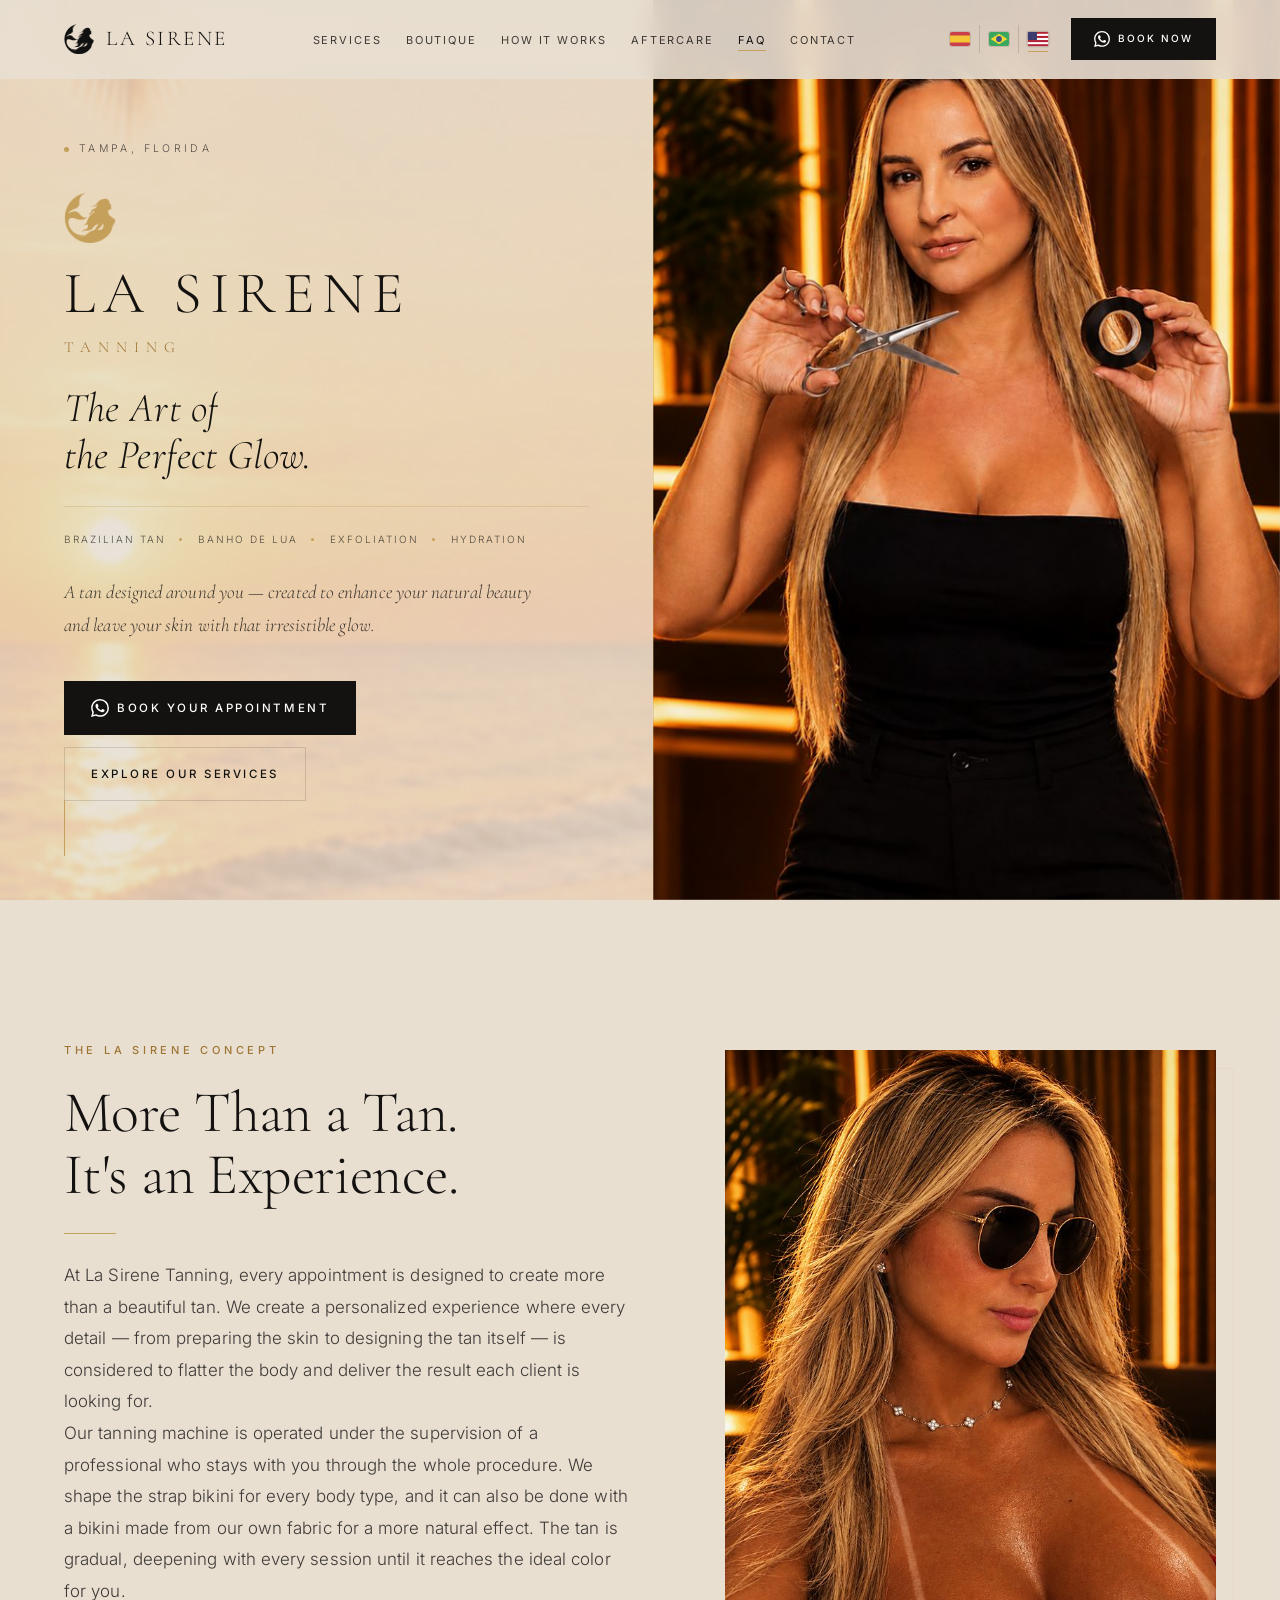
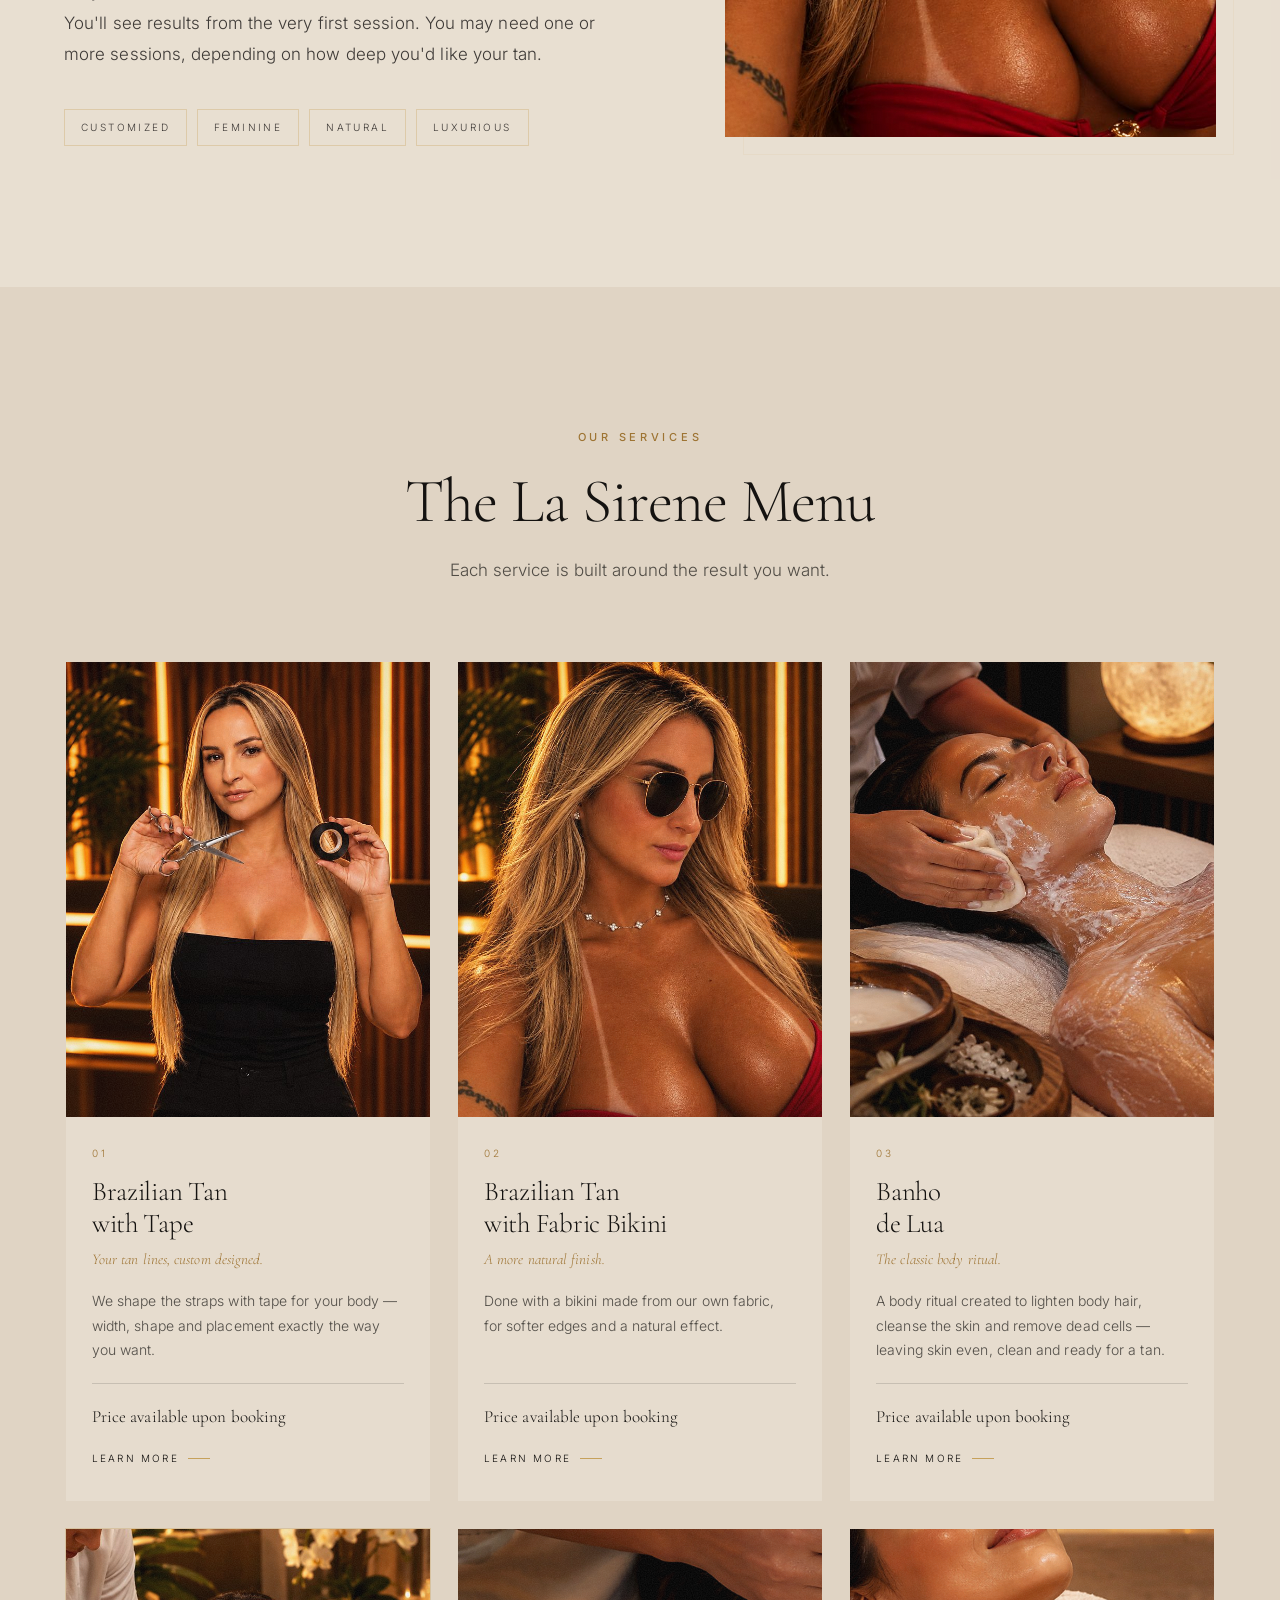
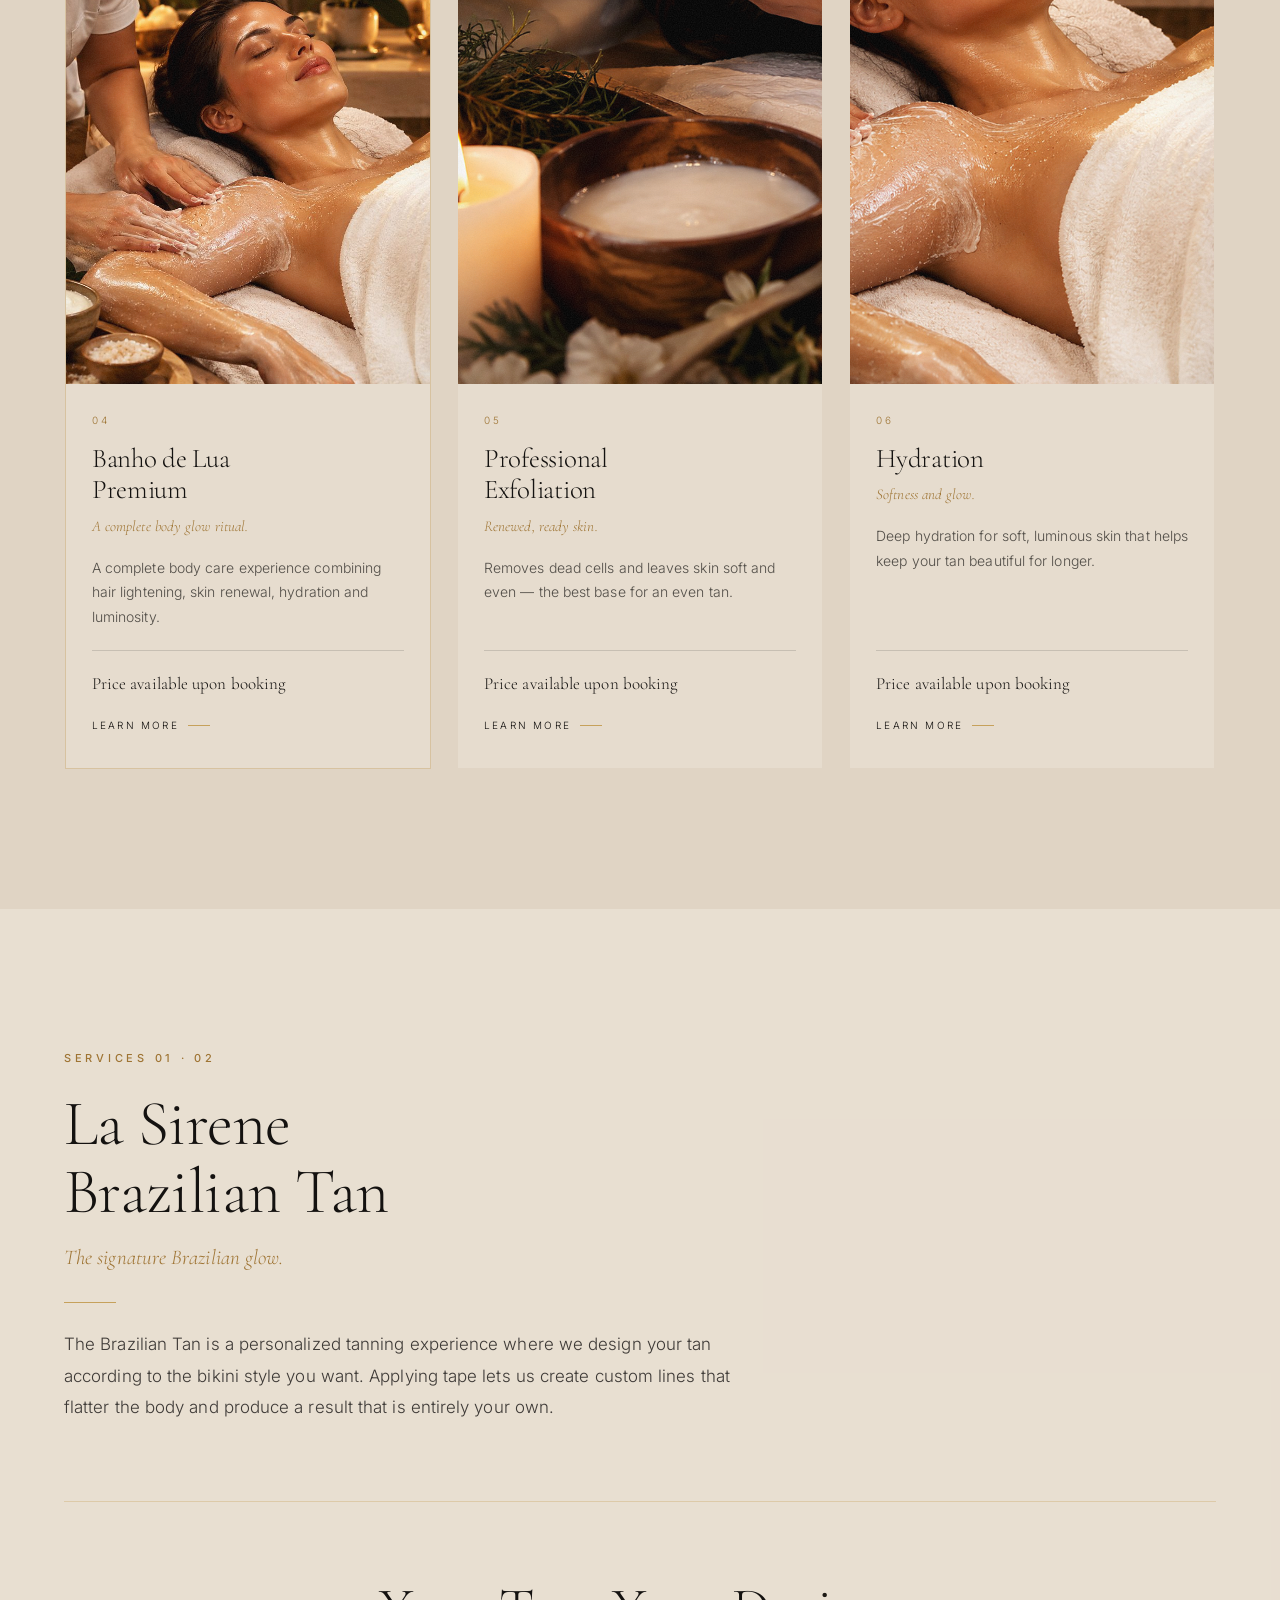
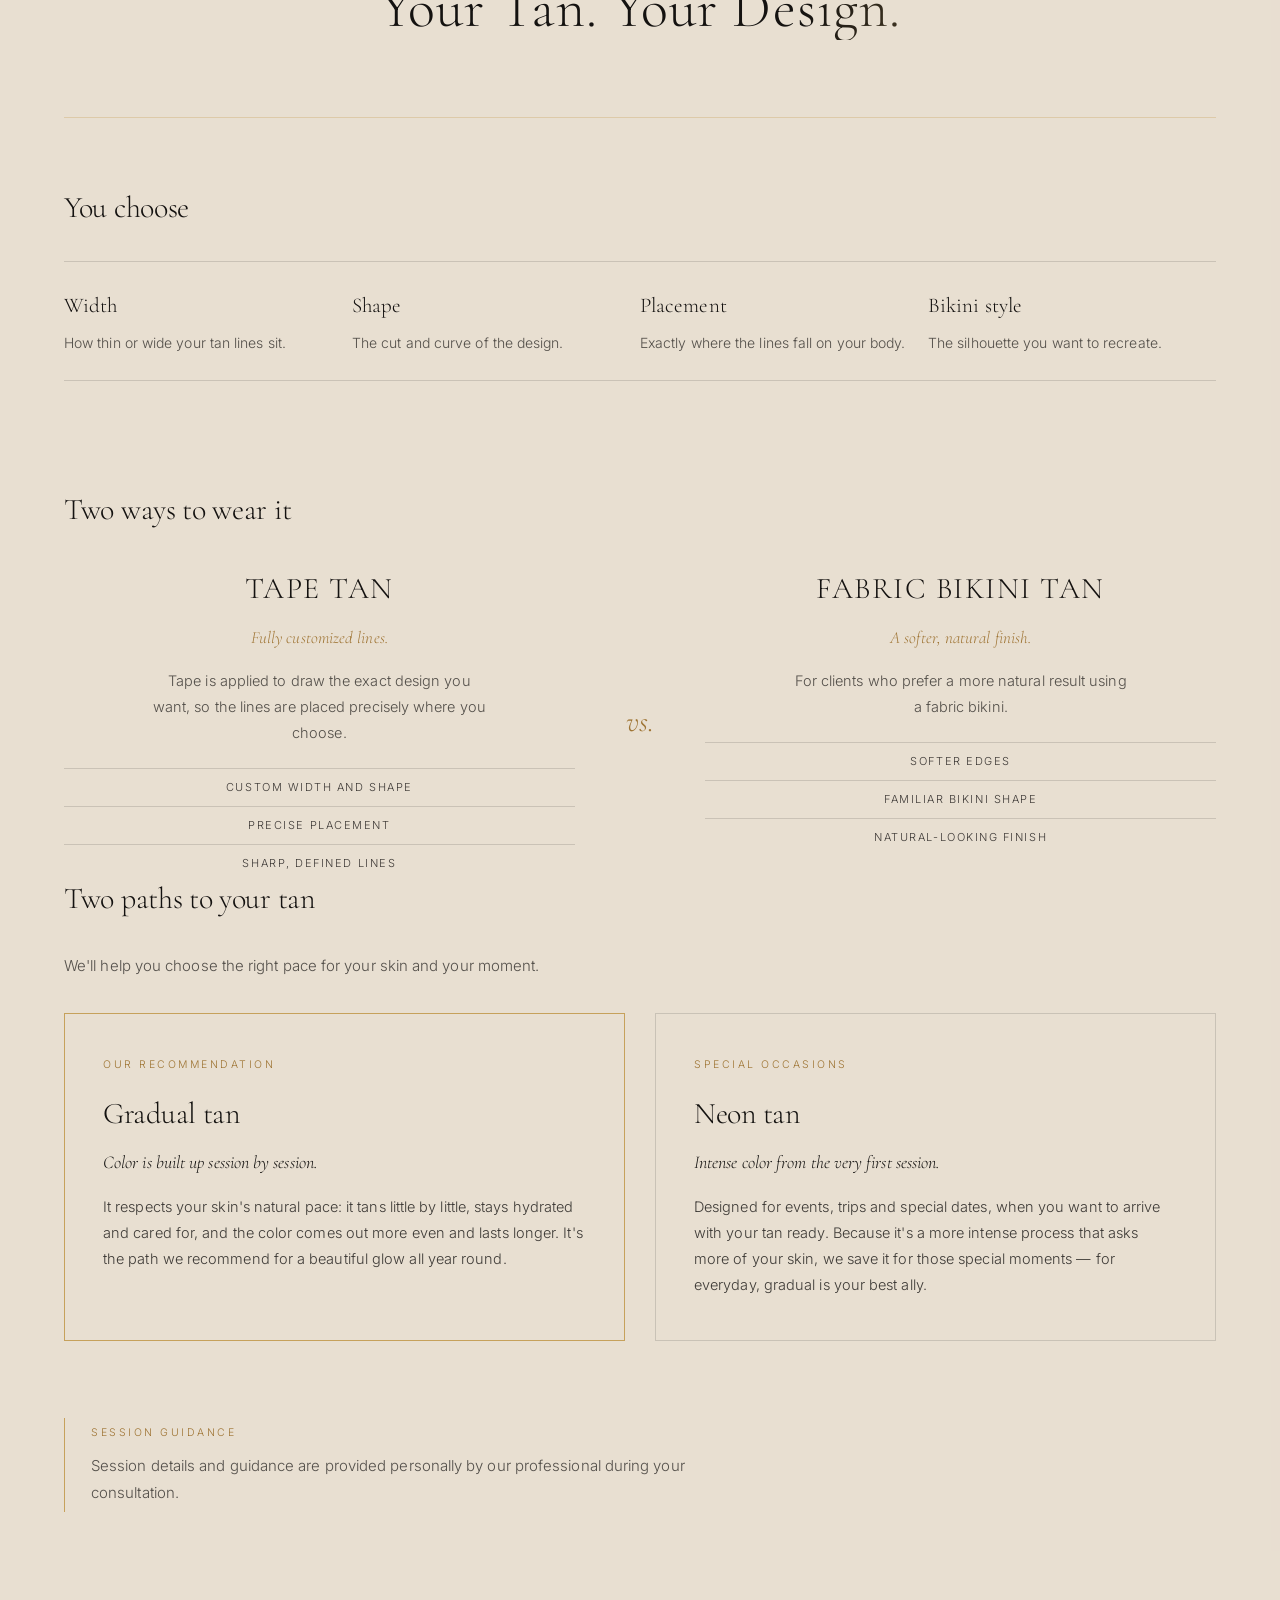
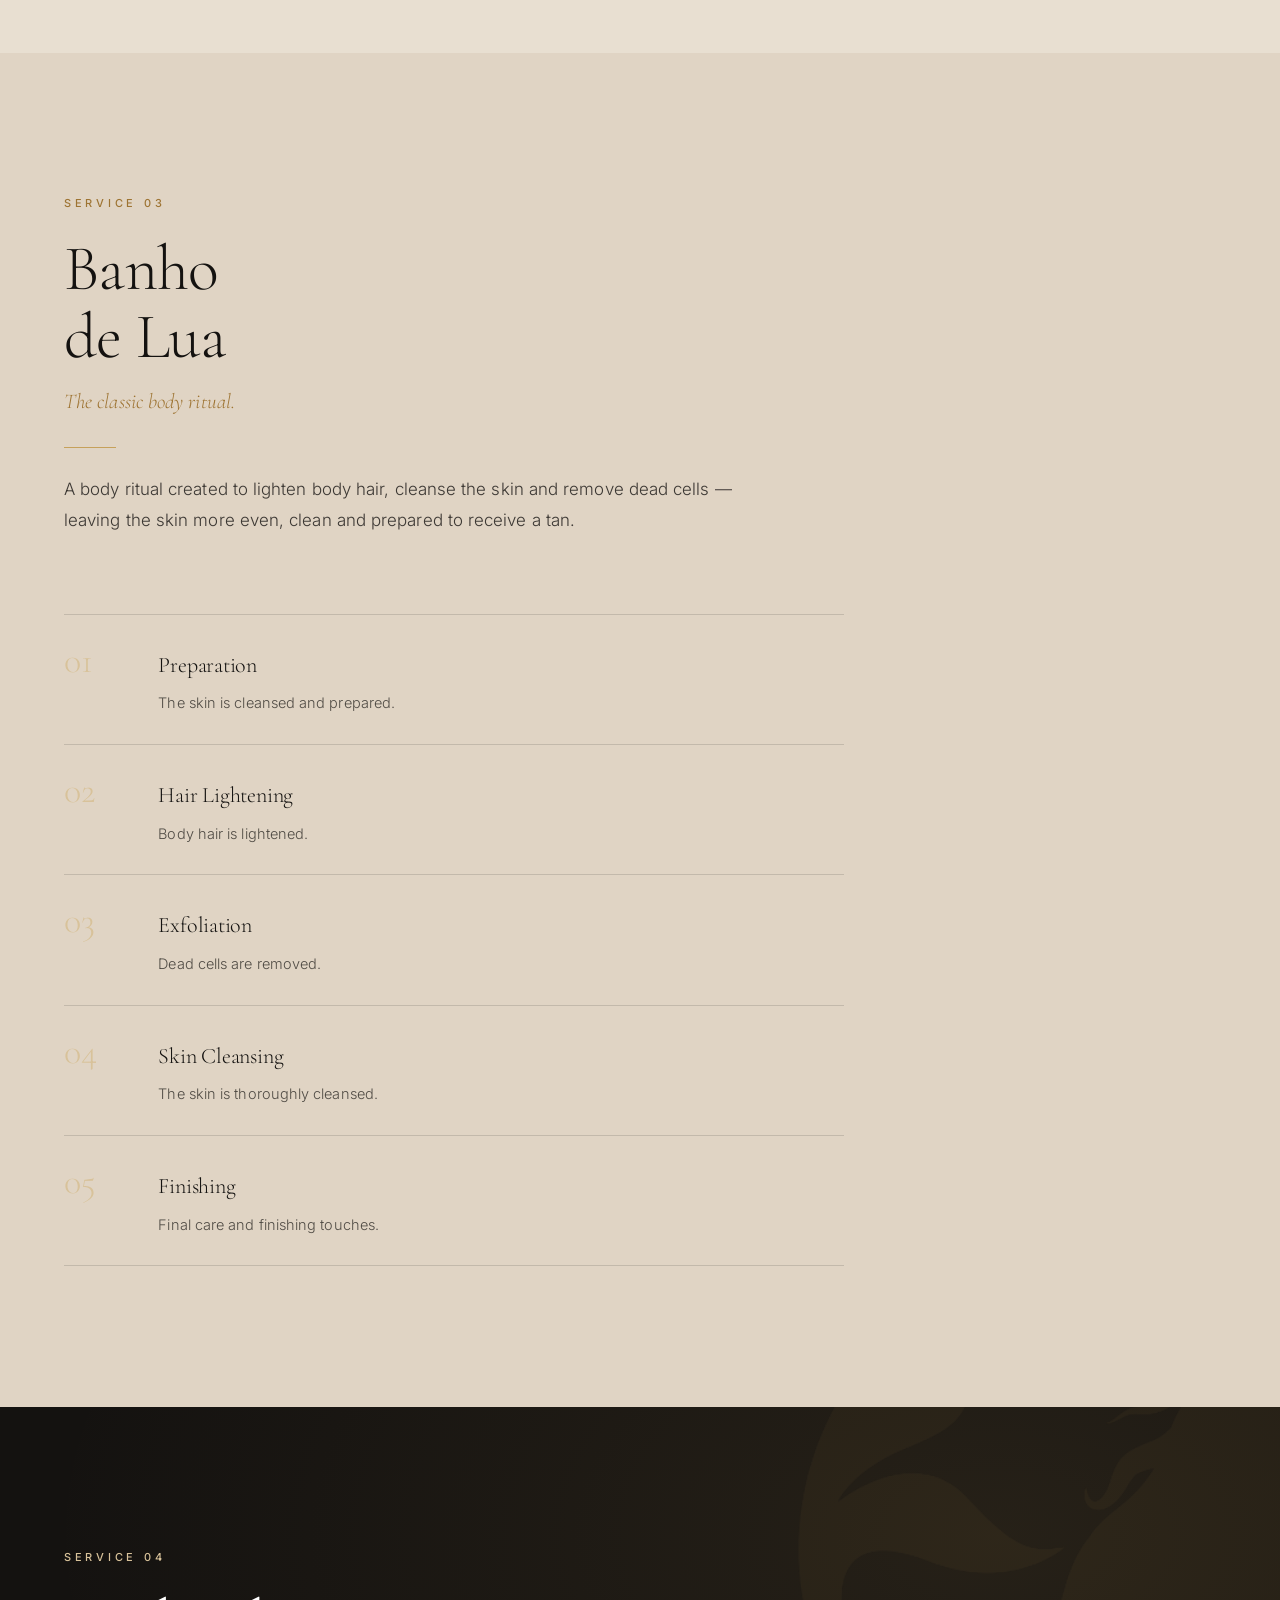
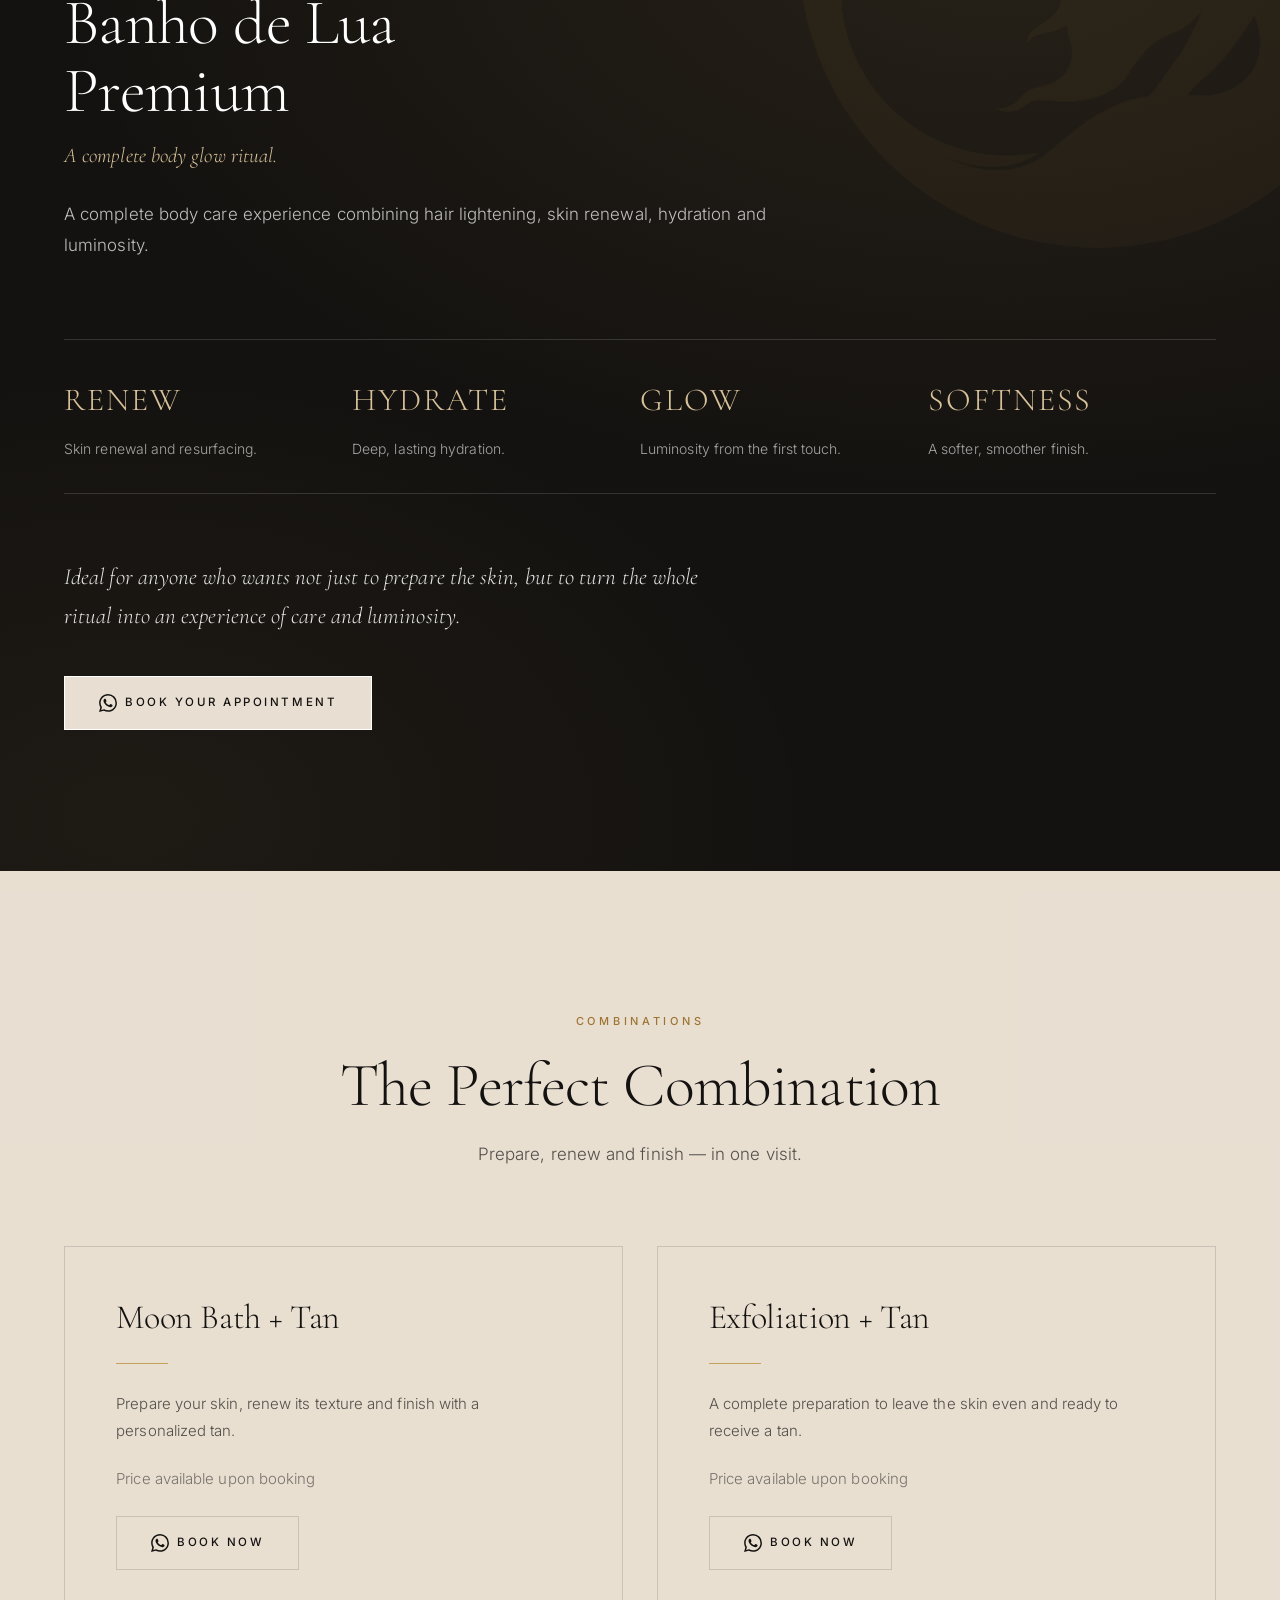
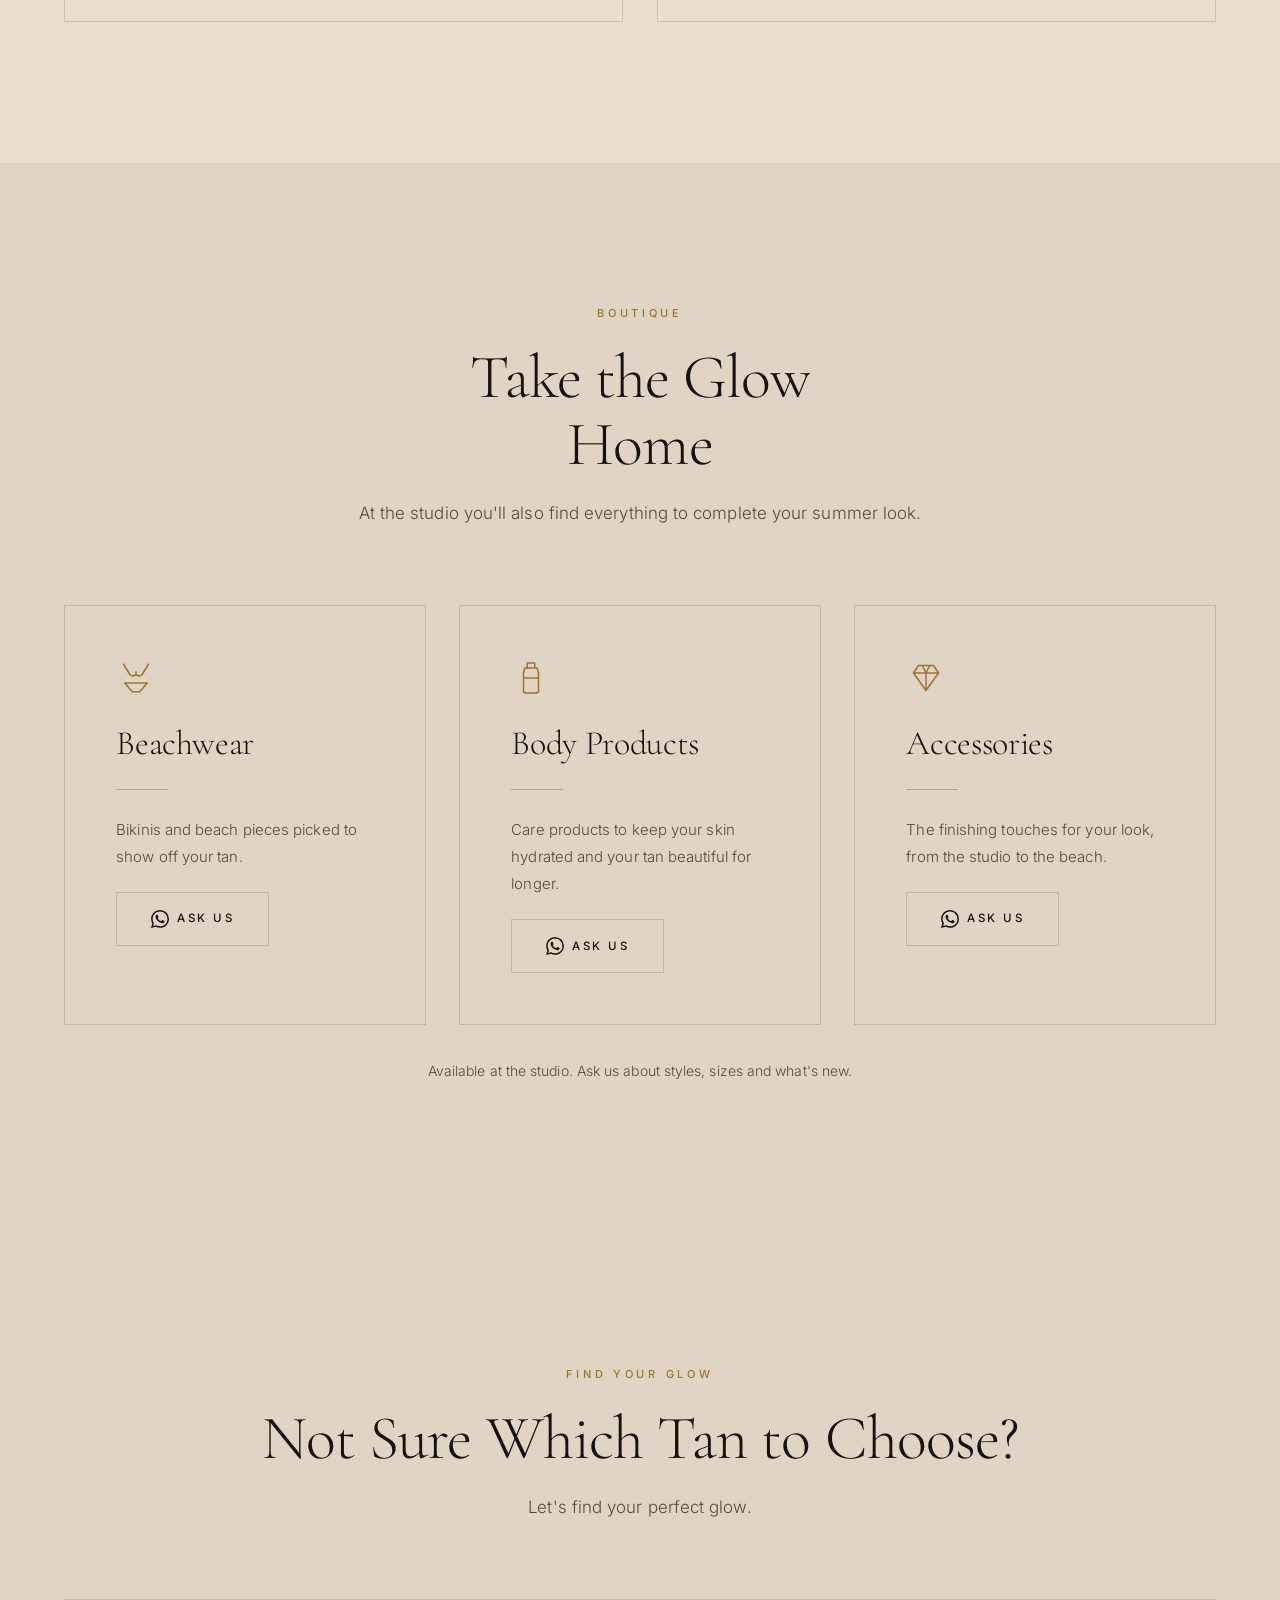
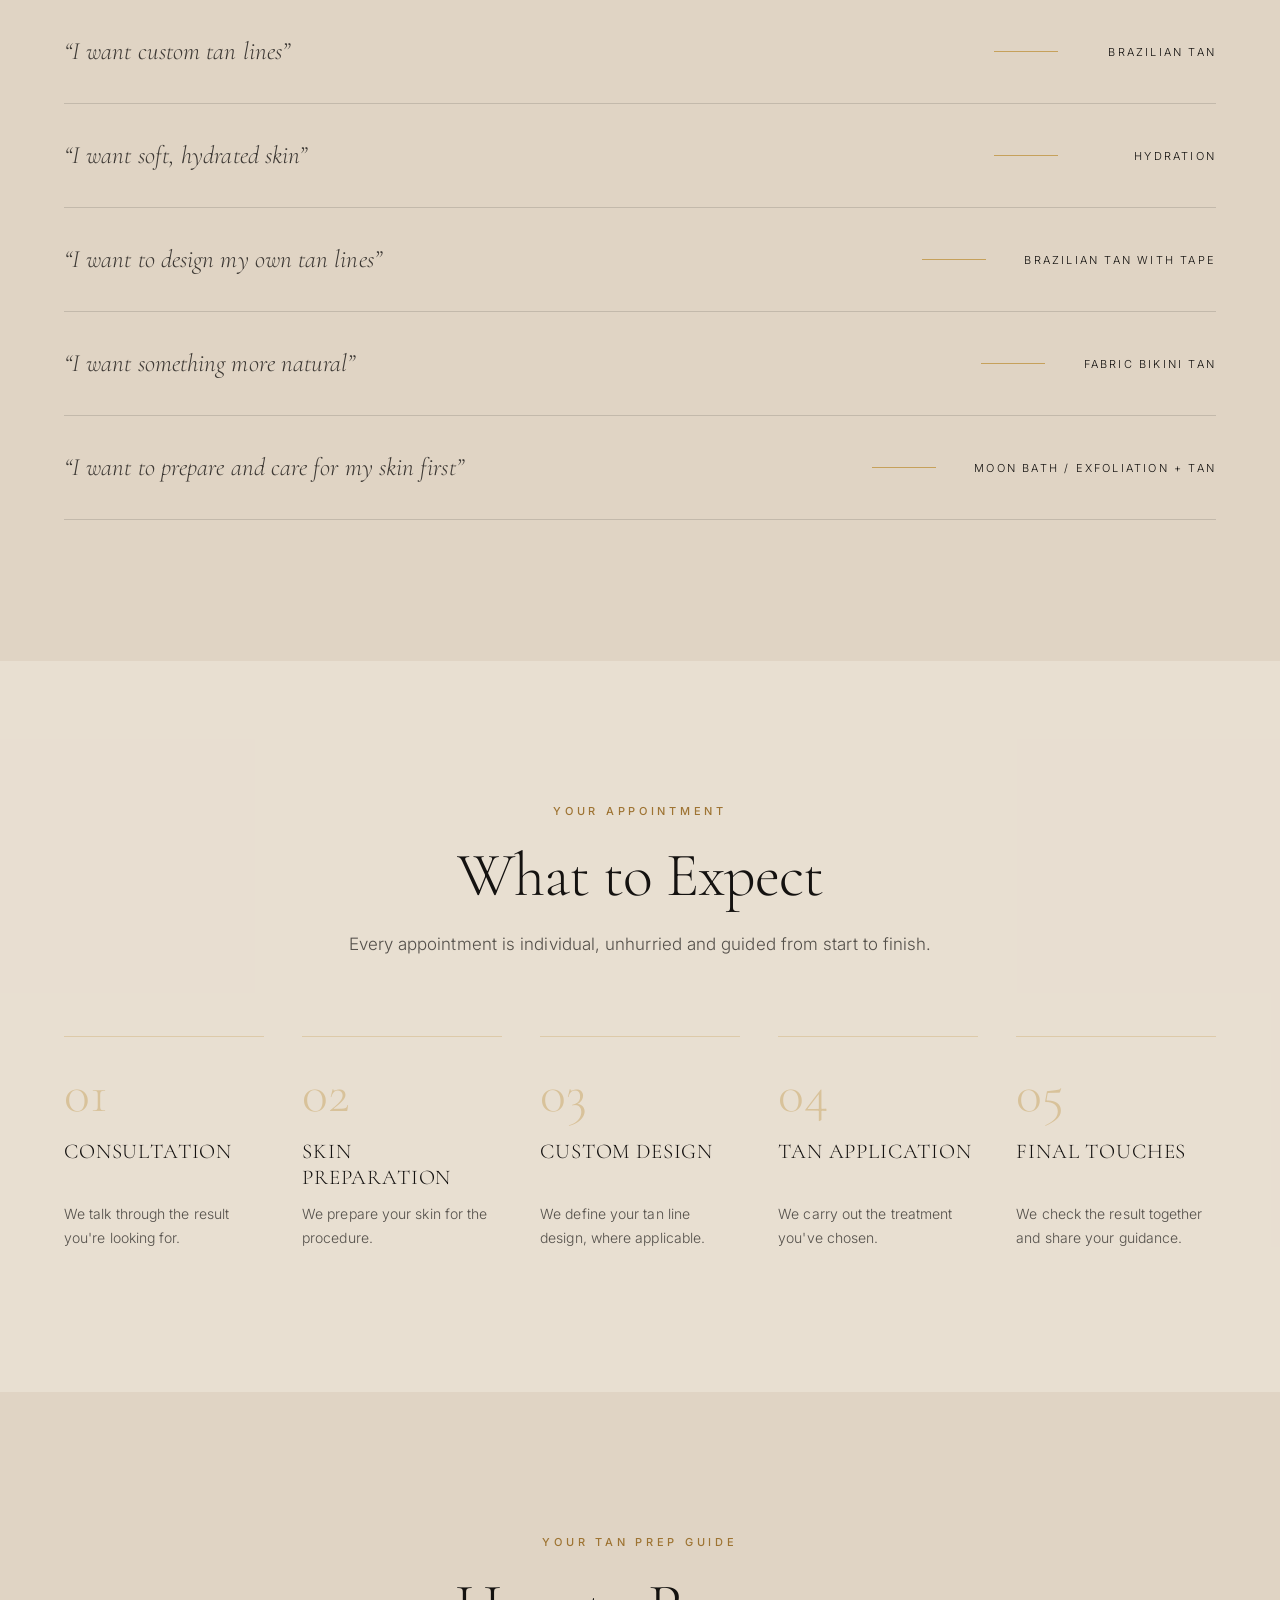
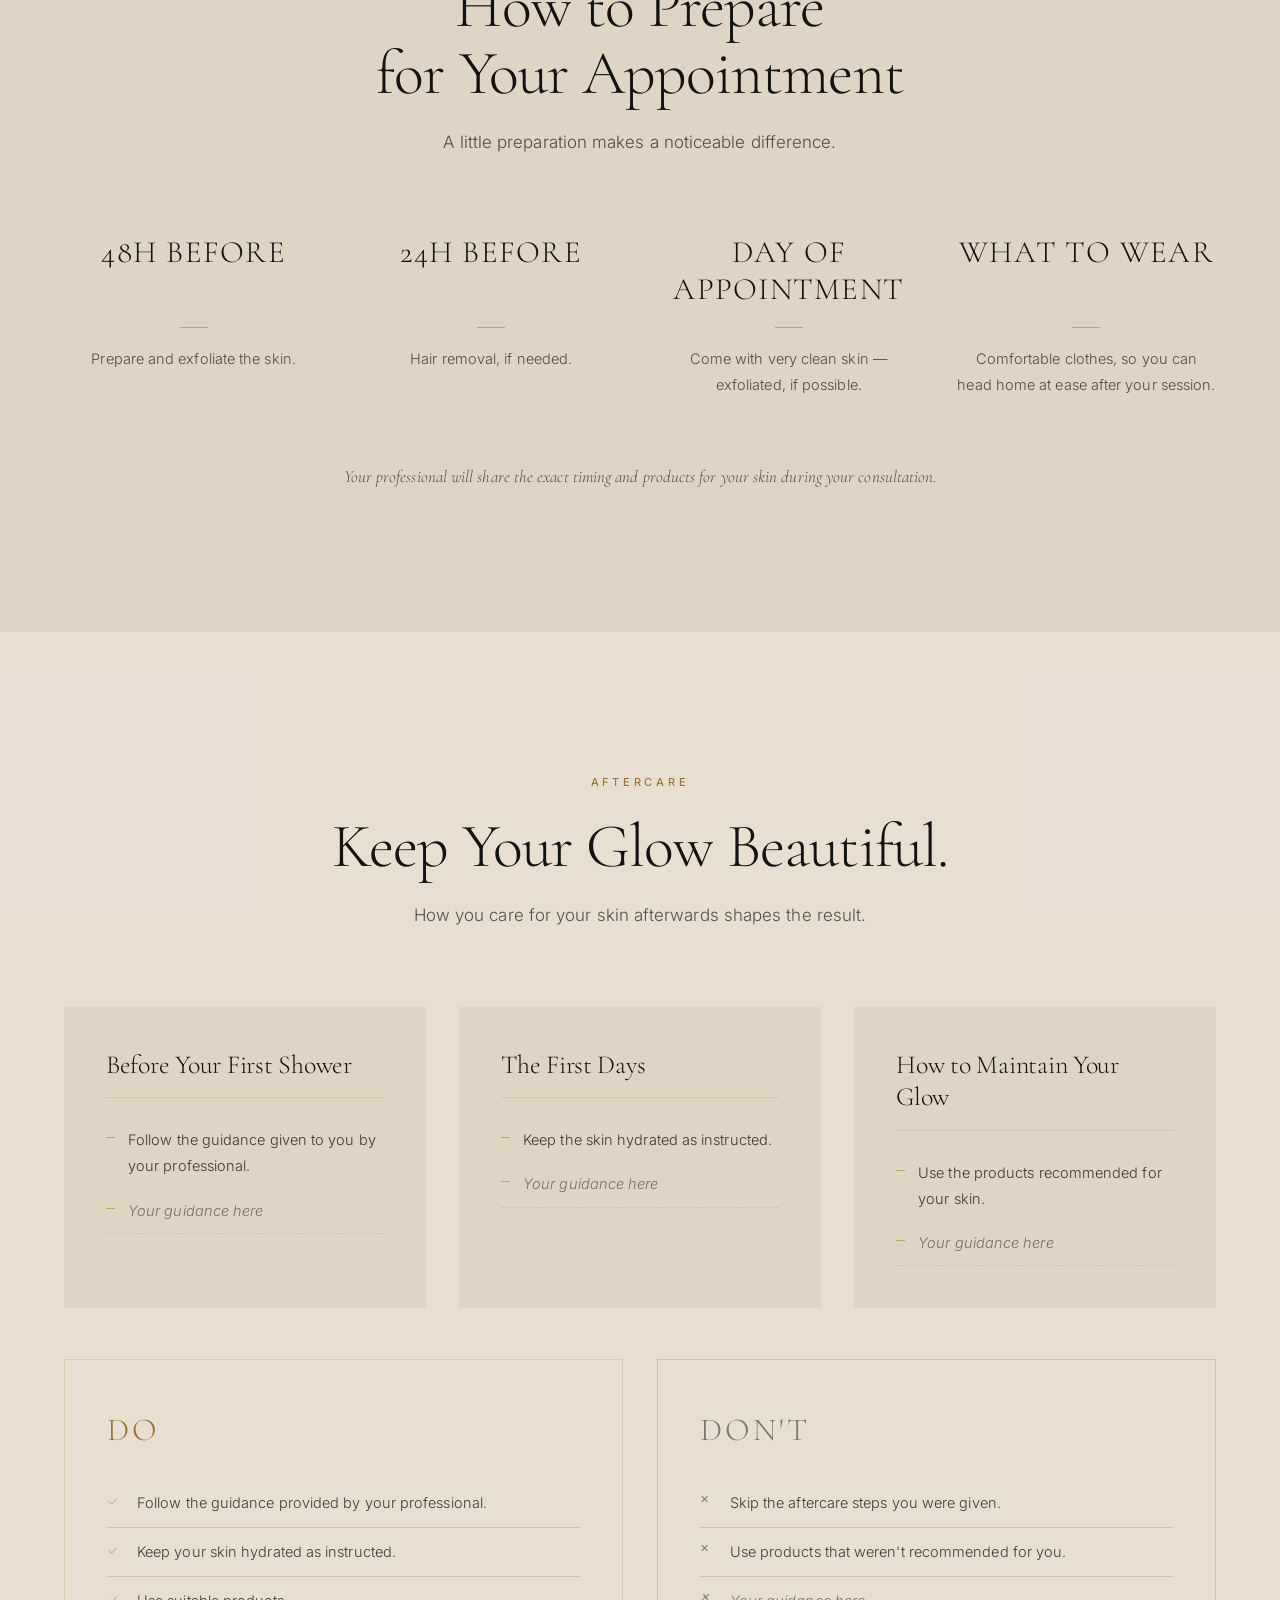
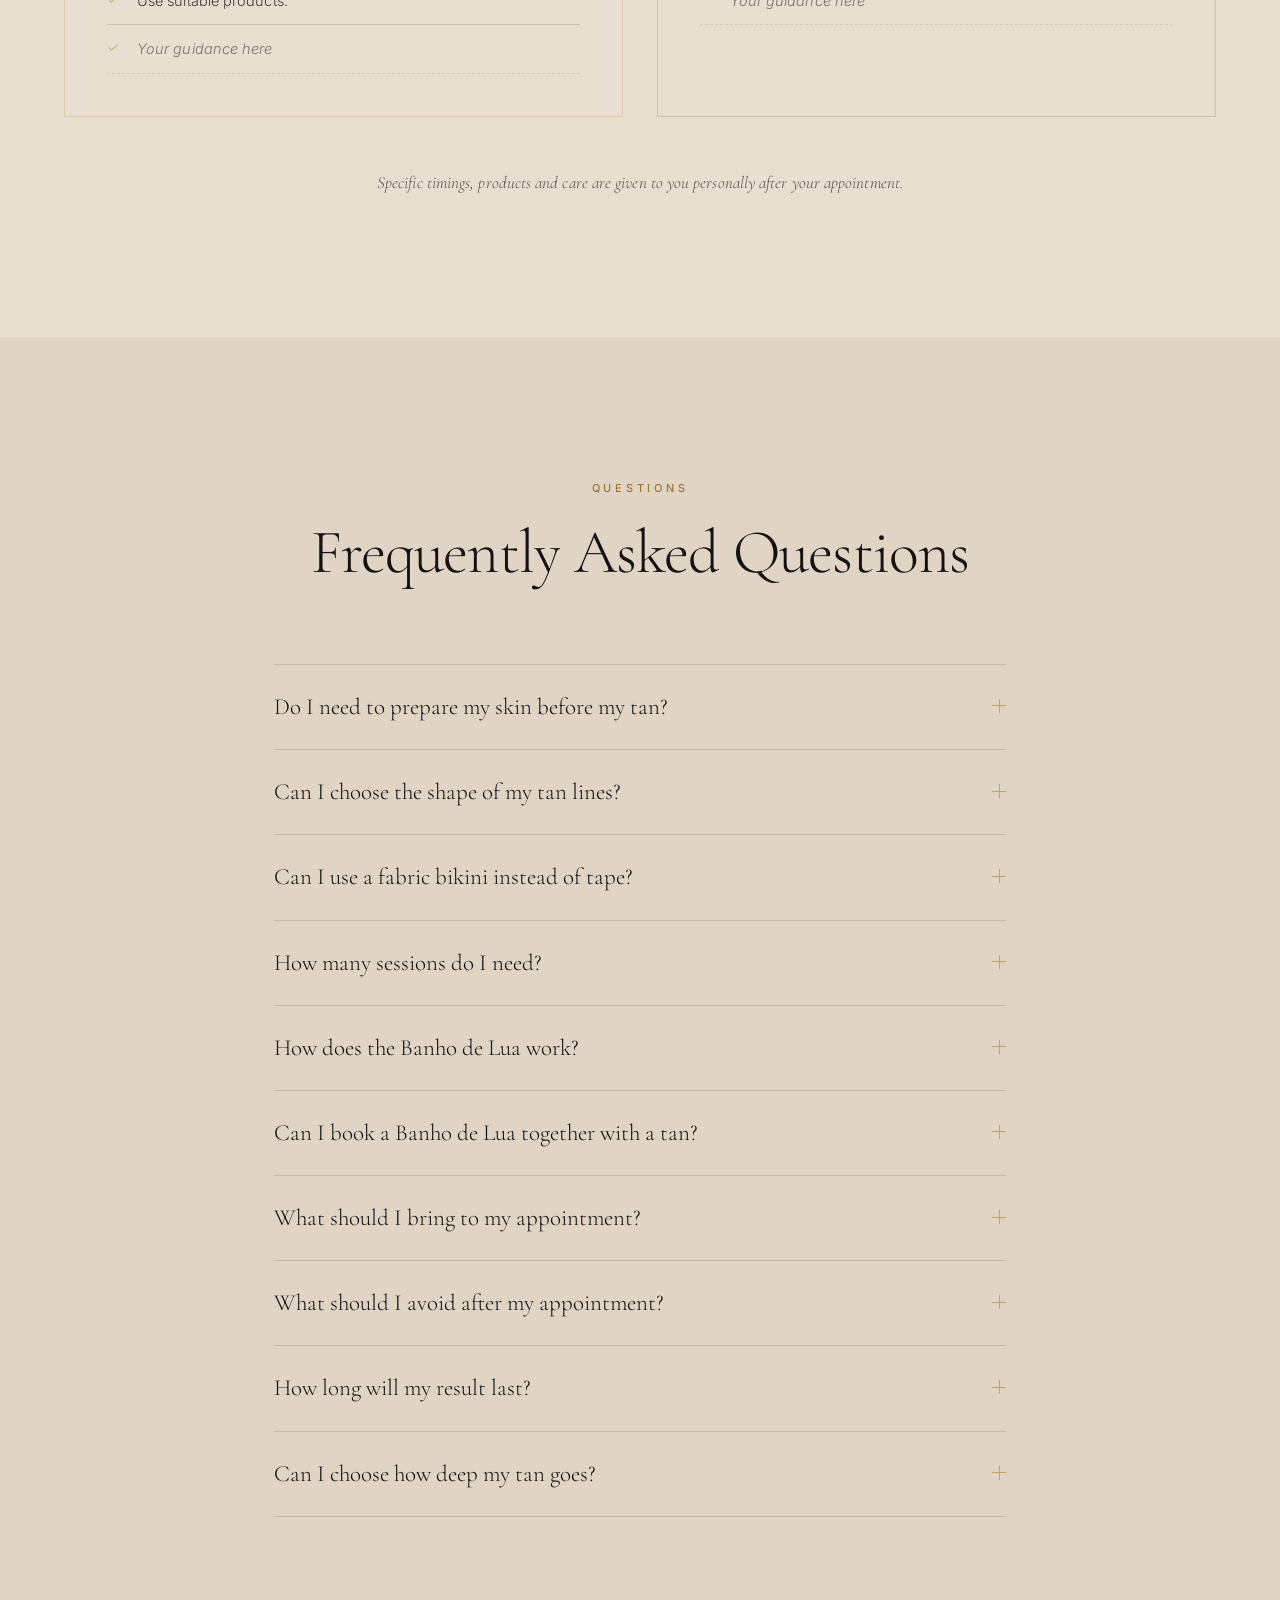
==== commit 53324003: "Boutique: moda praia, produtos para o corpo e acessórios Seção nova depois das Combinações, com link" ====
--- a/en/index.html
+++ b/en/index.html
@@ -3,8 +3,8 @@
 <head>
 <meta charset="utf-8">
 <meta name="viewport" content="width=device-width, initial-scale=1, viewport-fit=cover">
-<title>La Sirene Tanning | Brazilian Tan &amp; Banho de Lua in Tampa, FL</title>
-<meta name="description" content="Luxury Brazilian tanning studio in Tampa, Florida. Custom Brazilian tan with tape or a fabric bikini, Banho de Lua, professional exfoliation and hydration. Book your appointment at La Sirene Tanning.">
+<title>La Sirene Tanning | Brazilian Tan, Banho de Lua &amp; Boutique in Tampa, FL</title>
+<meta name="description" content="Luxury Brazilian tanning studio in Tampa, Florida. Custom Brazilian tan with tape or a fabric bikini, Banho de Lua, professional exfoliation and hydration, plus beachwear, body products and accessories. Book your appointment at La Sirene Tanning.">
 <meta name="keywords" content="Brazilian Tan Tampa, Brazilian Tanning Tampa FL, Tape Tan Tampa, Exfoliation Tampa, Brazilian Tan near Tampa, Body Glow Tampa, Moon Bath Tampa, Luxury Tanning Tampa, Tanning Salon Tampa">
 <meta name="robots" content="noindex, nofollow">
 <link rel="canonical" href="https://la-sirene-tanning.vercel.app/en/">
@@ -13,8 +13,8 @@
 <link rel="alternate" hreflang="en-US" href="https://la-sirene-tanning.vercel.app/en/">
 <link rel="alternate" hreflang="x-default" href="https://la-sirene-tanning.vercel.app/">
 <meta property="og:type" content="website">
-<meta property="og:title" content="La Sirene Tanning | Brazilian Tan &amp; Banho de Lua in Tampa, FL">
-<meta property="og:description" content="Luxury Brazilian tanning studio in Tampa, Florida. Custom Brazilian tan with tape or a fabric bikini, Banho de Lua, professional exfoliation and hydration. Book your appointment at La Sirene Tanning.">
+<meta property="og:title" content="La Sirene Tanning | Brazilian Tan, Banho de Lua &amp; Boutique in Tampa, FL">
+<meta property="og:description" content="Luxury Brazilian tanning studio in Tampa, Florida. Custom Brazilian tan with tape or a fabric bikini, Banho de Lua, professional exfoliation and hydration, plus beachwear, body products and accessories. Book your appointment at La Sirene Tanning.">
 <meta property="og:locale" content="en_US">
 <meta name="theme-color" content="#E8DFD2">
 <link rel="icon" href="/assets/logo/lasirene-mark-black.png?v=1c8ee7c1">
@@ -22,7 +22,7 @@
 <link rel="preconnect" href="https://fonts.googleapis.com">
 <link rel="preconnect" href="https://fonts.gstatic.com" crossorigin>
 <link href="https://fonts.googleapis.com/css2?family=Cormorant+Garamond:ital,wght@0,300;0,400;0,500;0,600;1,300;1,400&family=Inter:wght@300;400;500;600&display=swap" rel="stylesheet">
-<link rel="stylesheet" href="/assets/css/style.css?v=396464e6">
+<link rel="stylesheet" href="/assets/css/style.css?v=5c6bc411">
 <noscript><style>
 [data-reveal]{opacity:1!important;transform:none!important}
 [data-reveal] .media::after{display:none!important}
@@ -32,7 +32,7 @@
 .hero__mark,.hero__eyebrow,.hero__services,.hero__quote,.hero__cta{
 opacity:1!important;transform:none!important}
 </style></noscript>
-<script type="application/ld+json">{"@context": "https://schema.org", "@type": "BeautySalon", "name": "La Sirene Tanning", "description": "Luxury Brazilian tanning studio in Tampa, Florida. Custom Brazilian tan with tape or a fabric bikini, Banho de Lua, professional exfoliation and hydration. Book your appointment at La Sirene Tanning.", "address": {"@type": "PostalAddress", "addressLocality": "Tampa", "addressRegion": "FL", "addressCountry": "US"}, "areaServed": "Tampa, Florida", "sameAs": ["https://www.instagram.com/lasirene_tampa"], "url": "https://la-sirene-tanning.vercel.app", "makesOffer": [{"@type": "Offer", "itemOffered": {"@type": "Service", "name": "Brazilian Tan with Tape"}}, {"@type": "Offer", "itemOffered": {"@type": "Service", "name": "Brazilian Tan with Fabric Bikini"}}, {"@type": "Offer", "itemOffered": {"@type": "Service", "name": "Banho de Lua"}}, {"@type": "Offer", "itemOffered": {"@type": "Service", "name": "Banho de Lua Premium"}}, {"@type": "Offer", "itemOffered": {"@type": "Service", "name": "Professional Exfoliation"}}, {"@type": "Offer", "itemOffered": {"@type": "Service", "name": "Hydration"}}]}</script>
+<script type="application/ld+json">{"@context": "https://schema.org", "@type": "BeautySalon", "name": "La Sirene Tanning", "description": "Luxury Brazilian tanning studio in Tampa, Florida. Custom Brazilian tan with tape or a fabric bikini, Banho de Lua, professional exfoliation and hydration, plus beachwear, body products and accessories. Book your appointment at La Sirene Tanning.", "address": {"@type": "PostalAddress", "addressLocality": "Tampa", "addressRegion": "FL", "addressCountry": "US"}, "areaServed": "Tampa, Florida", "sameAs": ["https://www.instagram.com/lasirene_tampa"], "url": "https://la-sirene-tanning.vercel.app", "makesOffer": [{"@type": "Offer", "itemOffered": {"@type": "Service", "name": "Brazilian Tan with Tape"}}, {"@type": "Offer", "itemOffered": {"@type": "Service", "name": "Brazilian Tan with Fabric Bikini"}}, {"@type": "Offer", "itemOffered": {"@type": "Service", "name": "Banho de Lua"}}, {"@type": "Offer", "itemOffered": {"@type": "Service", "name": "Banho de Lua Premium"}}, {"@type": "Offer", "itemOffered": {"@type": "Service", "name": "Professional Exfoliation"}}, {"@type": "Offer", "itemOffered": {"@type": "Service", "name": "Hydration"}}]}</script>
 </head>
 <body id="top">
 <div class="intro" aria-hidden="true">
@@ -50,7 +50,7 @@
       <span class="nav__word">La Sirene</span>
     </a>
     <nav class="nav__links" aria-label="Main navigation">
-      <ul><li><a href="#top" data-nav>Home</a></li><li><a href="#services" data-nav>Services</a></li><li><a href="#how-it-works" data-nav>How It Works</a></li><li><a href="#aftercare" data-nav>Aftercare</a></li><li><a href="#faq" data-nav>FAQ</a></li><li><a href="#contact" data-nav>Contact</a></li></ul>
+      <ul><li><a href="#services" data-nav>Services</a></li><li><a href="#boutique" data-nav>Boutique</a></li><li><a href="#how-it-works" data-nav>How It Works</a></li><li><a href="#aftercare" data-nav>Aftercare</a></li><li><a href="#faq" data-nav>FAQ</a></li><li><a href="#contact" data-nav>Contact</a></li></ul>
     </nav>
     <div class="nav__actions">
       <div class="lang" role="group" aria-label="Language"><a href="/" hreflang="es" lang="es" title="Español"><svg class="flag" viewBox="0 0 20 14" width="20" height="14" aria-hidden="true" focusable="false"><rect width="20" height="14" fill="#C60B1E"/><rect y="3.5" width="20" height="7" fill="#FFC400"/></svg><span>ES</span></a><a href="/pt/" hreflang="pt-BR" lang="pt-BR" title="Português"><svg class="flag" viewBox="0 0 20 14" width="20" height="14" aria-hidden="true" focusable="false"><rect width="20" height="14" fill="#009B3A"/><path d="M10 1.7 18.3 7 10 12.3 1.7 7Z" fill="#FEDF00"/><circle cx="10" cy="7" r="2.9" fill="#002776"/></svg><span>PT</span></a><a href="/en/" hreflang="en-US" aria-current="true" lang="en-US" title="English"><svg class="flag" viewBox="0 0 20 14" width="20" height="14" aria-hidden="true" focusable="false"><rect width="20" height="14" fill="#FFFFFF"/><g fill="#B22234"><rect width="20" height="2"/><rect y="4" width="20" height="2"/><rect y="8" width="20" height="2"/><rect y="12" width="20" height="2"/></g><rect width="9" height="8" fill="#3C3B6E"/></svg><span>EN</span></a></div>
@@ -65,7 +65,7 @@
 <div class="menu" id="mobileMenu" aria-hidden="true">
   <div class="menu__inner">
     <img src="/assets/logo/lasirene-mark-gold.png?v=dbdfcf7e" alt="" class="menu__mark">
-    <nav aria-label="Main navigation"><ul><li><a href="#top" data-nav>Home</a></li><li><a href="#services" data-nav>Services</a></li><li><a href="#how-it-works" data-nav>How It Works</a></li><li><a href="#aftercare" data-nav>Aftercare</a></li><li><a href="#faq" data-nav>FAQ</a></li><li><a href="#contact" data-nav>Contact</a></li></ul></nav>
+    <nav aria-label="Main navigation"><ul><li><a href="#services" data-nav>Services</a></li><li><a href="#boutique" data-nav>Boutique</a></li><li><a href="#how-it-works" data-nav>How It Works</a></li><li><a href="#aftercare" data-nav>Aftercare</a></li><li><a href="#faq" data-nav>FAQ</a></li><li><a href="#contact" data-nav>Contact</a></li></ul></nav>
     <div class="menu__foot">
       <div class="lang lang--menu" role="group" aria-label="Language"><a href="/" hreflang="es" lang="es" title="Español"><svg class="flag" viewBox="0 0 20 14" width="20" height="14" aria-hidden="true" focusable="false"><rect width="20" height="14" fill="#C60B1E"/><rect y="3.5" width="20" height="7" fill="#FFC400"/></svg><span>ES</span></a><a href="/pt/" hreflang="pt-BR" lang="pt-BR" title="Português"><svg class="flag" viewBox="0 0 20 14" width="20" height="14" aria-hidden="true" focusable="false"><rect width="20" height="14" fill="#009B3A"/><path d="M10 1.7 18.3 7 10 12.3 1.7 7Z" fill="#FEDF00"/><circle cx="10" cy="7" r="2.9" fill="#002776"/></svg><span>PT</span></a><a href="/en/" hreflang="en-US" aria-current="true" lang="en-US" title="English"><svg class="flag" viewBox="0 0 20 14" width="20" height="14" aria-hidden="true" focusable="false"><rect width="20" height="14" fill="#FFFFFF"/><g fill="#B22234"><rect width="20" height="2"/><rect y="4" width="20" height="2"/><rect y="8" width="20" height="2"/><rect y="12" width="20" height="2"/></g><rect width="9" height="8" fill="#3C3B6E"/></svg><span>EN</span></a></div>
       <a class="btn btn--primary" href="https://wa.me/18136797327?text=Hi%21%20I%27d%20like%20to%20book%20an%20appointment%20at%20La%20Sirene%20Tanning." target="_blank" rel="noopener"><svg class="btn__zap" viewBox="0 0 24 24" width="18" height="18" aria-hidden="true" focusable="false"><path fill="currentColor" d="M17.472 14.382c-.297-.149-1.758-.867-2.03-.967-.273-.099-.471-.148-.67.15-.197.297-.767.966-.94 1.164-.173.199-.347.223-.644.075-.297-.15-1.255-.463-2.39-1.475-.883-.788-1.48-1.761-1.653-2.059-.173-.297-.018-.458.13-.606.134-.133.298-.347.446-.52.149-.174.198-.298.298-.497.099-.198.05-.371-.025-.52-.075-.149-.669-1.612-.916-2.207-.242-.579-.487-.5-.669-.51a12.8 12.8 0 0 0-.57-.01c-.198 0-.52.074-.792.372-.272.297-1.04 1.016-1.04 2.479 0 1.462 1.065 2.875 1.213 3.074.149.198 2.096 3.2 5.077 4.487.709.306 1.262.489 1.694.625.712.227 1.36.195 1.872.118.571-.085 1.758-.719 2.006-1.413.248-.694.248-1.289.173-1.413-.074-.124-.272-.198-.57-.347m-5.421 7.403h-.004a9.87 9.87 0 0 1-5.031-1.378l-.361-.214-3.741.982.998-3.648-.235-.374a9.86 9.86 0 0 1-1.51-5.26c.001-5.45 4.436-9.884 9.888-9.884 2.64 0 5.122 1.03 6.988 2.898a9.825 9.825 0 0 1 2.893 6.994c-.003 5.45-4.437 9.884-9.885 9.884m8.413-18.297A11.815 11.815 0 0 0 12.05 0C5.495 0 .16 5.335.157 11.892c0 2.096.547 4.142 1.588 5.945L.057 24l6.305-1.654a11.882 11.882 0 0 0 5.683 1.448h.005c6.554 0 11.89-5.335 11.893-11.893a11.821 11.821 0 0 0-3.48-8.413Z"/></svg><span>Book Your Appointment</span></a>
@@ -306,6 +306,41 @@
         <p class="combo__price price--tbd">Price available upon booking</p>
         <a class="btn btn--ghost" href="https://wa.me/18136797327?text=Hi%21%20I%27d%20like%20to%20book%20an%20appointment%20at%20La%20Sirene%20Tanning." target="_blank" rel="noopener"><svg class="btn__zap" viewBox="0 0 24 24" width="18" height="18" aria-hidden="true" focusable="false"><path fill="currentColor" d="M17.472 14.382c-.297-.149-1.758-.867-2.03-.967-.273-.099-.471-.148-.67.15-.197.297-.767.966-.94 1.164-.173.199-.347.223-.644.075-.297-.15-1.255-.463-2.39-1.475-.883-.788-1.48-1.761-1.653-2.059-.173-.297-.018-.458.13-.606.134-.133.298-.347.446-.52.149-.174.198-.298.298-.497.099-.198.05-.371-.025-.52-.075-.149-.669-1.612-.916-2.207-.242-.579-.487-.5-.669-.51a12.8 12.8 0 0 0-.57-.01c-.198 0-.52.074-.792.372-.272.297-1.04 1.016-1.04 2.479 0 1.462 1.065 2.875 1.213 3.074.149.198 2.096 3.2 5.077 4.487.709.306 1.262.489 1.694.625.712.227 1.36.195 1.872.118.571-.085 1.758-.719 2.006-1.413.248-.694.248-1.289.173-1.413-.074-.124-.272-.198-.57-.347m-5.421 7.403h-.004a9.87 9.87 0 0 1-5.031-1.378l-.361-.214-3.741.982.998-3.648-.235-.374a9.86 9.86 0 0 1-1.51-5.26c.001-5.45 4.436-9.884 9.888-9.884 2.64 0 5.122 1.03 6.988 2.898a9.825 9.825 0 0 1 2.893 6.994c-.003 5.45-4.437 9.884-9.885 9.884m8.413-18.297A11.815 11.815 0 0 0 12.05 0C5.495 0 .16 5.335.157 11.892c0 2.096.547 4.142 1.588 5.945L.057 24l6.305-1.654a11.882 11.882 0 0 0 5.683 1.448h.005c6.554 0 11.89-5.335 11.893-11.893a11.821 11.821 0 0 0-3.48-8.413Z"/></svg><span>Book Now</span></a>
       </article></div>
+  </div>
+</section>
+
+<section class="combos shop" id="boutique">
+  <div class="wrap">
+    <header class="sec__head sec__head--center" data-reveal><p class="eyebrow">Boutique</p><h2 class="sec__title">Take the Glow<br>Home</h2><p class="sec__sub">At the studio you&#x27;ll also find everything to complete your summer look.</p></header>
+    <div class="combos__grid shop__grid">
+      <article class="combo shop__item" data-reveal>
+        <svg class="shop__icon" viewBox="0 0 32 32" aria-hidden="true" fill="none"
+             stroke="currentColor" stroke-width="1.2" stroke-linecap="round"
+             stroke-linejoin="round"><path d="M6 5l5 8a3 3 0 0 0 5 0 3 3 0 0 0 5 0l5-8M16 11v2M7 20h18l-6 7h-6z"/></svg>
+        <h3 class="combo__name">Beachwear</h3>
+        <span class="rule" aria-hidden="true"></span>
+        <p class="combo__desc">Bikinis and beach pieces picked to show off your tan.</p>
+        <a class="btn btn--ghost" href="https://wa.me/18136797327?text=Hi%21%20I%27d%20like%20to%20book%20an%20appointment%20at%20La%20Sirene%20Tanning." target="_blank" rel="noopener"><svg class="btn__zap" viewBox="0 0 24 24" width="18" height="18" aria-hidden="true" focusable="false"><path fill="currentColor" d="M17.472 14.382c-.297-.149-1.758-.867-2.03-.967-.273-.099-.471-.148-.67.15-.197.297-.767.966-.94 1.164-.173.199-.347.223-.644.075-.297-.15-1.255-.463-2.39-1.475-.883-.788-1.48-1.761-1.653-2.059-.173-.297-.018-.458.13-.606.134-.133.298-.347.446-.52.149-.174.198-.298.298-.497.099-.198.05-.371-.025-.52-.075-.149-.669-1.612-.916-2.207-.242-.579-.487-.5-.669-.51a12.8 12.8 0 0 0-.57-.01c-.198 0-.52.074-.792.372-.272.297-1.04 1.016-1.04 2.479 0 1.462 1.065 2.875 1.213 3.074.149.198 2.096 3.2 5.077 4.487.709.306 1.262.489 1.694.625.712.227 1.36.195 1.872.118.571-.085 1.758-.719 2.006-1.413.248-.694.248-1.289.173-1.413-.074-.124-.272-.198-.57-.347m-5.421 7.403h-.004a9.87 9.87 0 0 1-5.031-1.378l-.361-.214-3.741.982.998-3.648-.235-.374a9.86 9.86 0 0 1-1.51-5.26c.001-5.45 4.436-9.884 9.888-9.884 2.64 0 5.122 1.03 6.988 2.898a9.825 9.825 0 0 1 2.893 6.994c-.003 5.45-4.437 9.884-9.885 9.884m8.413-18.297A11.815 11.815 0 0 0 12.05 0C5.495 0 .16 5.335.157 11.892c0 2.096.547 4.142 1.588 5.945L.057 24l6.305-1.654a11.882 11.882 0 0 0 5.683 1.448h.005c6.554 0 11.89-5.335 11.893-11.893a11.821 11.821 0 0 0-3.48-8.413Z"/></svg><span>Ask us</span></a>
+      </article>
+      <article class="combo shop__item" data-reveal>
+        <svg class="shop__icon" viewBox="0 0 32 32" aria-hidden="true" fill="none"
+             stroke="currentColor" stroke-width="1.2" stroke-linecap="round"
+             stroke-linejoin="round"><path d="M13 4h6v4h-6zM11 8h10l1 4v14a2 2 0 0 1-2 2h-8a2 2 0 0 1-2-2V12zM10 16h12"/></svg>
+        <h3 class="combo__name">Body Products</h3>
+        <span class="rule" aria-hidden="true"></span>
+        <p class="combo__desc">Care products to keep your skin hydrated and your tan beautiful for longer.</p>
+        <a class="btn btn--ghost" href="https://wa.me/18136797327?text=Hi%21%20I%27d%20like%20to%20book%20an%20appointment%20at%20La%20Sirene%20Tanning." target="_blank" rel="noopener"><svg class="btn__zap" viewBox="0 0 24 24" width="18" height="18" aria-hidden="true" focusable="false"><path fill="currentColor" d="M17.472 14.382c-.297-.149-1.758-.867-2.03-.967-.273-.099-.471-.148-.67.15-.197.297-.767.966-.94 1.164-.173.199-.347.223-.644.075-.297-.15-1.255-.463-2.39-1.475-.883-.788-1.48-1.761-1.653-2.059-.173-.297-.018-.458.13-.606.134-.133.298-.347.446-.52.149-.174.198-.298.298-.497.099-.198.05-.371-.025-.52-.075-.149-.669-1.612-.916-2.207-.242-.579-.487-.5-.669-.51a12.8 12.8 0 0 0-.57-.01c-.198 0-.52.074-.792.372-.272.297-1.04 1.016-1.04 2.479 0 1.462 1.065 2.875 1.213 3.074.149.198 2.096 3.2 5.077 4.487.709.306 1.262.489 1.694.625.712.227 1.36.195 1.872.118.571-.085 1.758-.719 2.006-1.413.248-.694.248-1.289.173-1.413-.074-.124-.272-.198-.57-.347m-5.421 7.403h-.004a9.87 9.87 0 0 1-5.031-1.378l-.361-.214-3.741.982.998-3.648-.235-.374a9.86 9.86 0 0 1-1.51-5.26c.001-5.45 4.436-9.884 9.888-9.884 2.64 0 5.122 1.03 6.988 2.898a9.825 9.825 0 0 1 2.893 6.994c-.003 5.45-4.437 9.884-9.885 9.884m8.413-18.297A11.815 11.815 0 0 0 12.05 0C5.495 0 .16 5.335.157 11.892c0 2.096.547 4.142 1.588 5.945L.057 24l6.305-1.654a11.882 11.882 0 0 0 5.683 1.448h.005c6.554 0 11.89-5.335 11.893-11.893a11.821 11.821 0 0 0-3.48-8.413Z"/></svg><span>Ask us</span></a>
+      </article>
+      <article class="combo shop__item" data-reveal>
+        <svg class="shop__icon" viewBox="0 0 32 32" aria-hidden="true" fill="none"
+             stroke="currentColor" stroke-width="1.2" stroke-linecap="round"
+             stroke-linejoin="round"><path d="M10 6h12l4 6-10 14L6 12zM6 12h20M13 6l3 6 3-6M16 12v14"/></svg>
+        <h3 class="combo__name">Accessories</h3>
+        <span class="rule" aria-hidden="true"></span>
+        <p class="combo__desc">The finishing touches for your look, from the studio to the beach.</p>
+        <a class="btn btn--ghost" href="https://wa.me/18136797327?text=Hi%21%20I%27d%20like%20to%20book%20an%20appointment%20at%20La%20Sirene%20Tanning." target="_blank" rel="noopener"><svg class="btn__zap" viewBox="0 0 24 24" width="18" height="18" aria-hidden="true" focusable="false"><path fill="currentColor" d="M17.472 14.382c-.297-.149-1.758-.867-2.03-.967-.273-.099-.471-.148-.67.15-.197.297-.767.966-.94 1.164-.173.199-.347.223-.644.075-.297-.15-1.255-.463-2.39-1.475-.883-.788-1.48-1.761-1.653-2.059-.173-.297-.018-.458.13-.606.134-.133.298-.347.446-.52.149-.174.198-.298.298-.497.099-.198.05-.371-.025-.52-.075-.149-.669-1.612-.916-2.207-.242-.579-.487-.5-.669-.51a12.8 12.8 0 0 0-.57-.01c-.198 0-.52.074-.792.372-.272.297-1.04 1.016-1.04 2.479 0 1.462 1.065 2.875 1.213 3.074.149.198 2.096 3.2 5.077 4.487.709.306 1.262.489 1.694.625.712.227 1.36.195 1.872.118.571-.085 1.758-.719 2.006-1.413.248-.694.248-1.289.173-1.413-.074-.124-.272-.198-.57-.347m-5.421 7.403h-.004a9.87 9.87 0 0 1-5.031-1.378l-.361-.214-3.741.982.998-3.648-.235-.374a9.86 9.86 0 0 1-1.51-5.26c.001-5.45 4.436-9.884 9.888-9.884 2.64 0 5.122 1.03 6.988 2.898a9.825 9.825 0 0 1 2.893 6.994c-.003 5.45-4.437 9.884-9.885 9.884m8.413-18.297A11.815 11.815 0 0 0 12.05 0C5.495 0 .16 5.335.157 11.892c0 2.096.547 4.142 1.588 5.945L.057 24l6.305-1.654a11.882 11.882 0 0 0 5.683 1.448h.005c6.554 0 11.89-5.335 11.893-11.893a11.821 11.821 0 0 0-3.48-8.413Z"/></svg><span>Ask us</span></a>
+      </article></div>
+    <p class="shop__note" data-reveal>Available at the studio. Ask us about styles, sizes and what&#x27;s new.</p>
   </div>
 </section>
 
@@ -501,7 +536,7 @@
       <img src="/assets/logo/lasirene-full-black.png?v=521e4f6c" alt="La Sirene Tanning" class="foot__logo">
       <p class="foot__note">Luxury Brazilian tanning studio in Tampa, Florida.</p>
     </div>
-    <nav class="foot__nav" aria-label="Footer"><ul><li><a href="#top">Home</a></li><li><a href="#services">Services</a></li><li><a href="#how-it-works">How It Works</a></li><li><a href="#aftercare">Aftercare</a></li><li><a href="#faq">FAQ</a></li><li><a href="#contact">Contact</a></li></ul></nav>
+    <nav class="foot__nav" aria-label="Footer"><ul><li><a href="#services">Services</a></li><li><a href="#boutique">Boutique</a></li><li><a href="#how-it-works">How It Works</a></li><li><a href="#aftercare">Aftercare</a></li><li><a href="#faq">FAQ</a></li><li><a href="#contact">Contact</a></li></ul></nav>
     <div class="foot__contact">
       <p>Tampa, Florida</p>
       <a href="https://www.instagram.com/lasirene_tampa" target="_blank" rel="noopener">@lasirene_tampa</a>
--- a/assets/css/style.css
+++ b/assets/css/style.css
@@ -351,7 +351,7 @@
    a bandeira mostra o nome do idioma por extenso.
    Abaixo de 1080px os links viram menu sanduíche, sobra espaço, e as letras
    voltam a aparecer ao lado da bandeira. */
-@media (min-width:1081px){
+@media (min-width:1200px){
   .lang a > span{
     position:absolute;
     width:1px;height:1px;
@@ -1071,6 +1071,11 @@
   transition:border-color var(--t),transform var(--t),background var(--t);
 }
 .combo:hover{border-color:var(--gold);transform:translateY(-6px);background:var(--sand-2)}
+/* boutique (25/09/26): reaproveita o card de combo, 3 colunas, fundo alternado */
+.shop{background:var(--sand-2)}
+.shop__grid{grid-template-columns:repeat(auto-fit,minmax(250px,1fr))}
+.shop__icon{width:40px;height:40px;color:var(--gold-ink);margin-bottom:18px}
+.shop__note{text-align:center;margin-top:34px;font-size:14px;color:var(--ink-55)}
 .combo__name{font-family:var(--serif);font-size:clamp(25px,3vw,34px);line-height:1.15}
 .combo__desc{font-size:15px;line-height:1.8;color:var(--ink-55);margin-bottom:22px}
 .combo__price{
@@ -1578,10 +1583,15 @@
    RESPONSIVO
    ========================================================================== */
 
-@media (max-width:1080px){
+/* menu vira sanduíche abaixo de 1200px (era 1080): com a Boutique no menu,
+   entre 1081 e ~1180 os links passavam por baixo das bandeiras */
+@media (max-width:1199px){
   .nav__links{display:none}
   .nav__toggle{display:flex}
   .btn--nav{display:none}
+}
+
+@media (max-width:1080px){
 
   .concept__grid{grid-template-columns:1fr}
   .concept__media{order:-1;max-width:460px}
